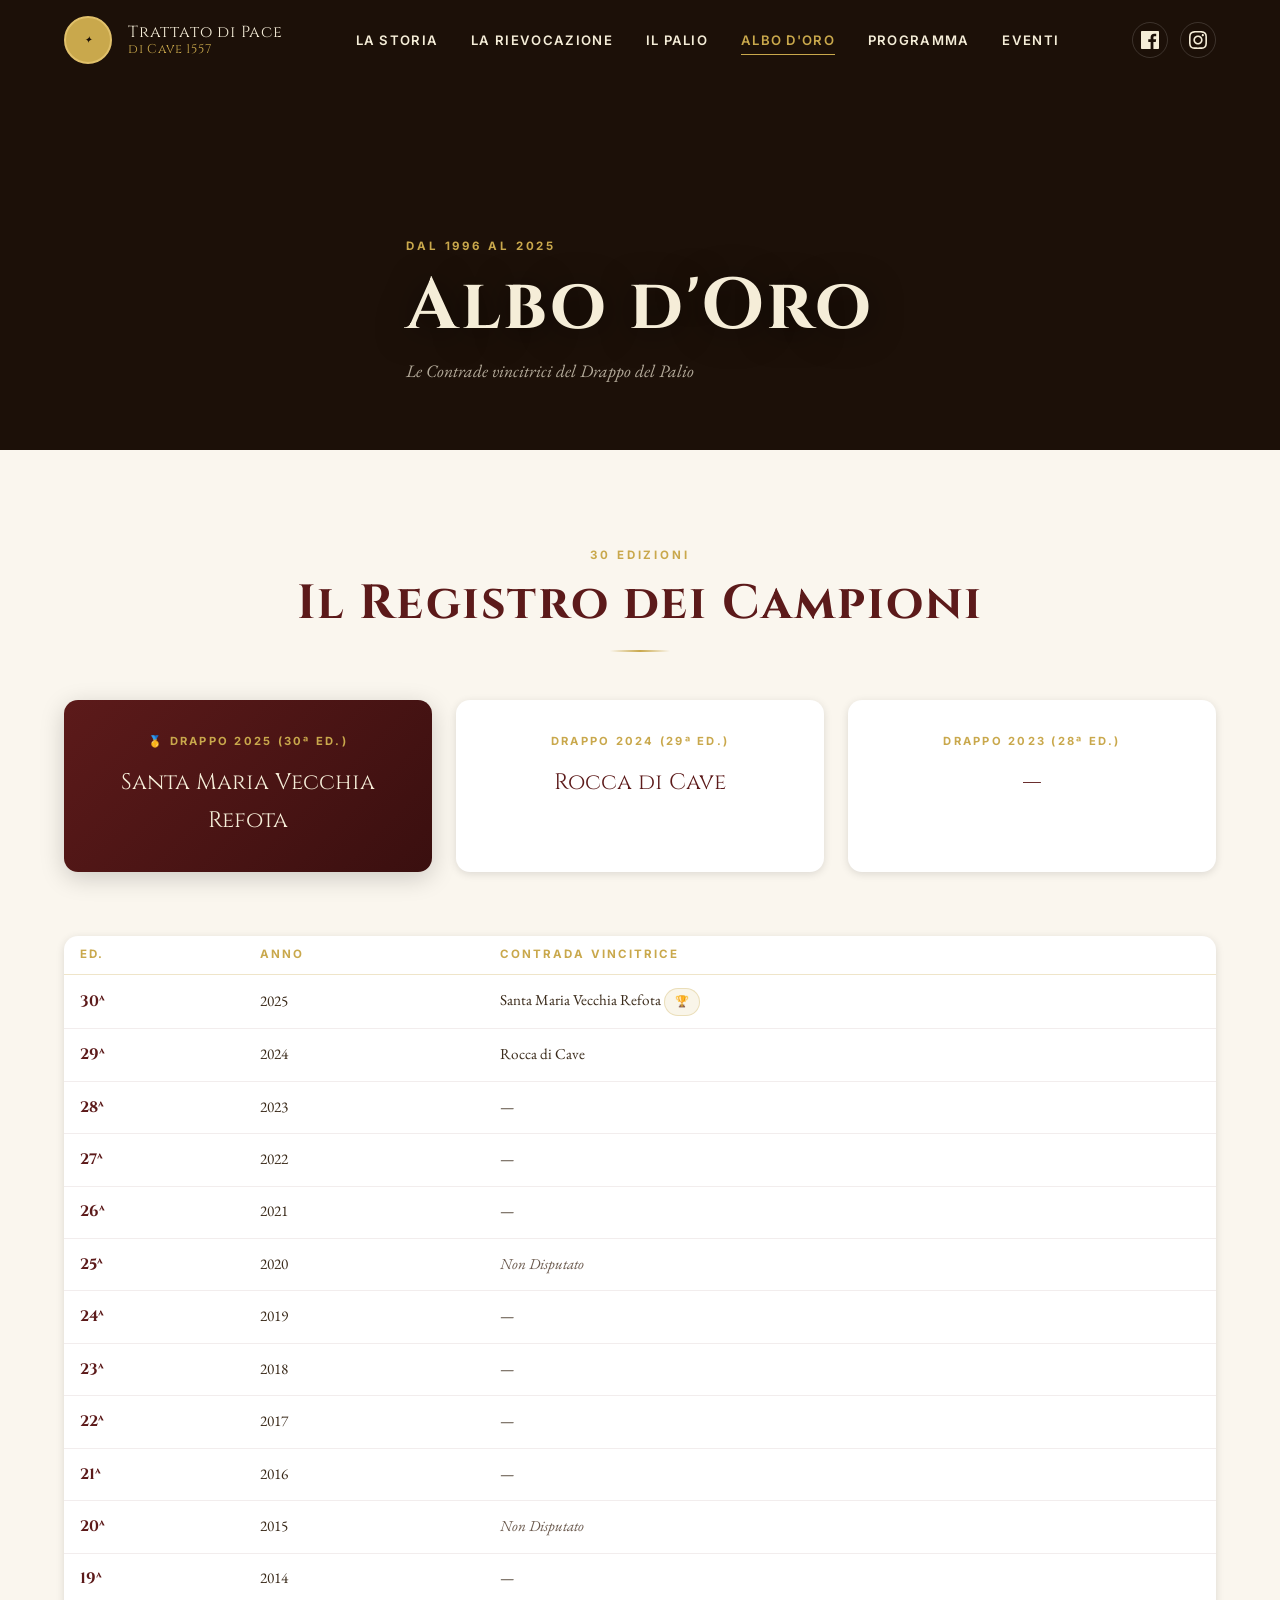
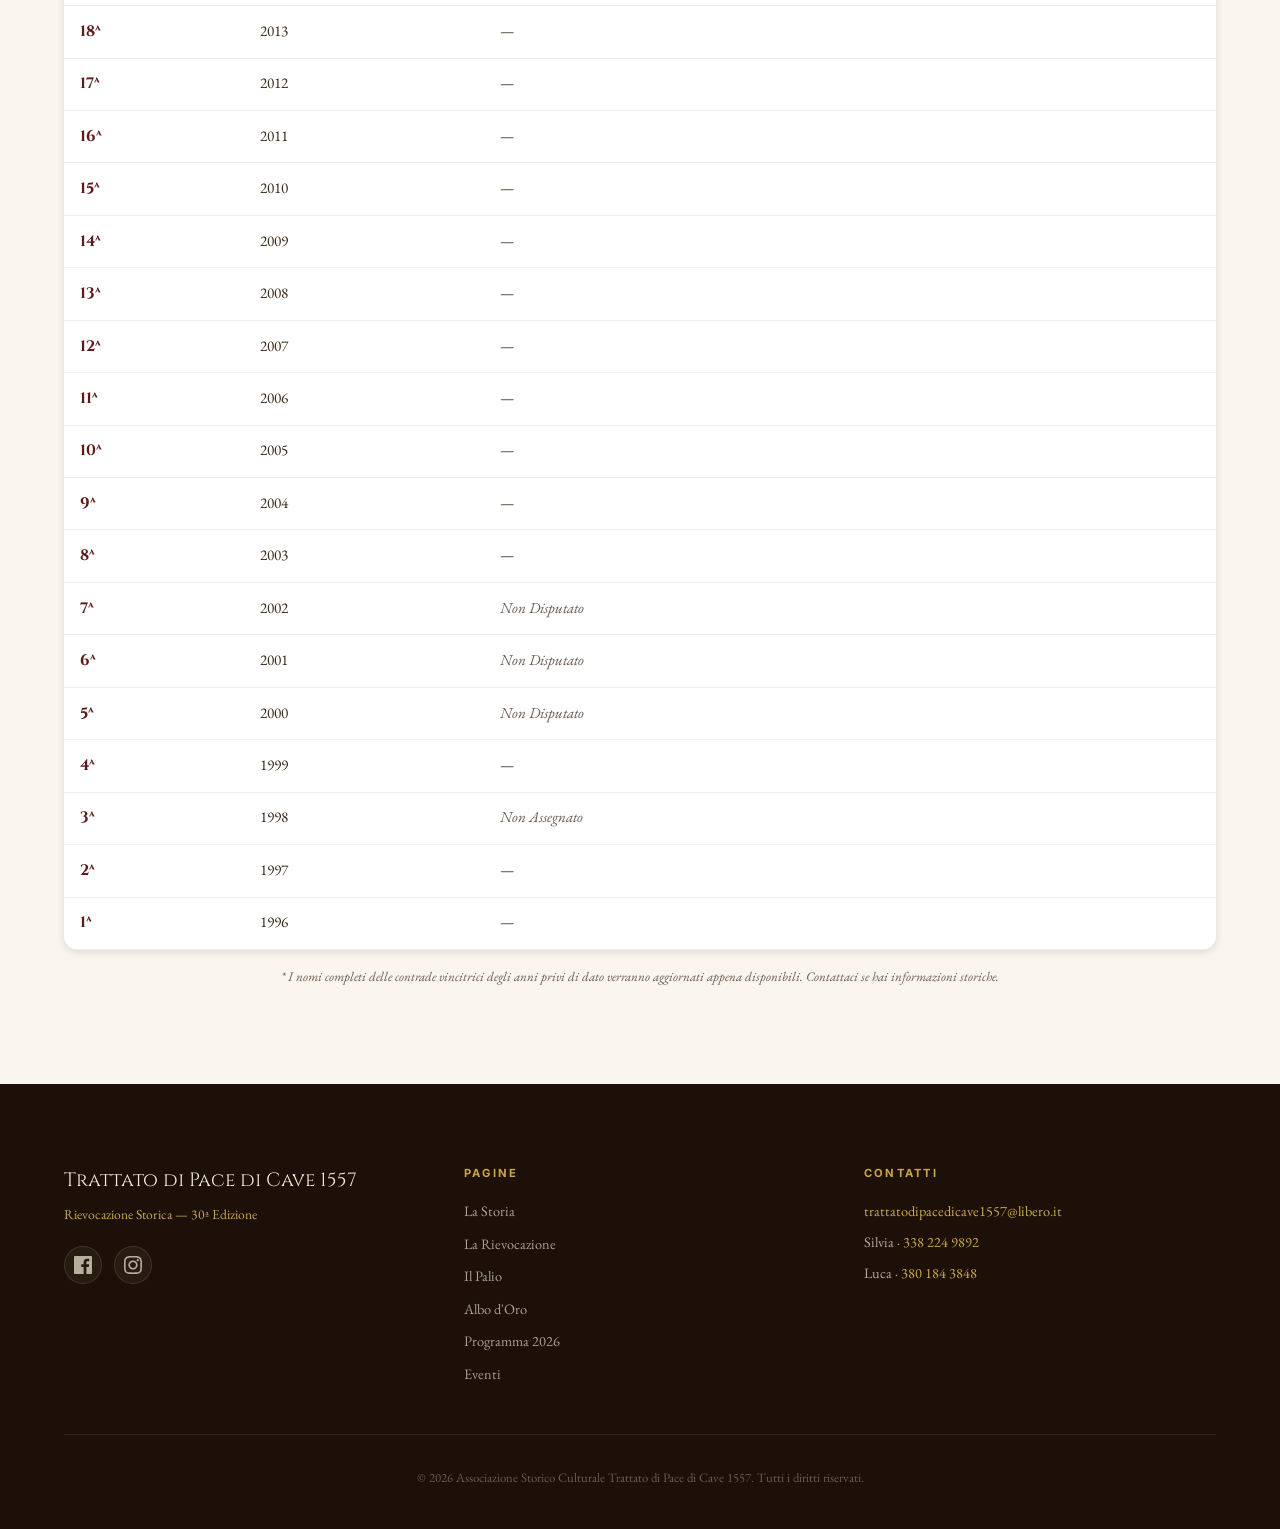
==== albo.html @ dfb41fd5 "Add files via upload" ====
<!DOCTYPE html>
<html lang="it" class="scroll-smooth">
<head>
    <meta charset="UTF-8">
    <meta name="viewport" content="width=device-width, initial-scale=1.0">
    <meta name="description" content="Albo d'Oro del Palio di Cave — tutte le contrade vincitrici dal 1996 al 2025.">
    <meta property="og:title" content="Albo d'Oro | Trattato di Pace di Cave 1557">
    <meta property="og:type" content="website">
    <meta property="og:locale" content="it_IT">
    <title>Albo d'Oro | Trattato di Pace di Cave 1557</title>
    <link rel="preconnect" href="https://fonts.googleapis.com">
    <link rel="preconnect" href="https://fonts.gstatic.com" crossorigin>
    <link href="https://fonts.googleapis.com/css2?family=Cinzel:wght@400;600;700&family=EB+Garamond:ital,wght@0,400;0,500;1,400;1,500&family=Inter:wght@400;500;600;700&display=swap" rel="stylesheet">
    <link rel="stylesheet" href="css/style.css">
    <style>
        .contrada-badge {
            display: inline-flex; align-items: center; gap: .4rem;
            font-family: var(--font-sans); font-size: .75rem; font-weight: 600;
            padding: .2rem .75rem; border-radius: 100px;
            border: 1px solid currentColor; opacity: .85;
        }
    </style>
</head>
<body>

<header class="site-header" role="banner">
    <div class="container">
        <div class="header-inner">
            <a href="index.html" class="header-logo" aria-label="Home">
                <div class="logo-img" aria-hidden="true">✦</div>
                <div class="logo-text">Trattato di Pace<span>di Cave 1557</span></div>
            </a>
            <nav class="site-nav" aria-label="Navigazione principale">
                <a href="storia.html">La Storia</a>
                <a href="rievocazione.html">La Rievocazione</a>
                <a href="palio.html">Il Palio</a>
                <a href="albo.html">Albo d'Oro</a>
                <a href="programma.html">Programma</a>
                <a href="eventicollaborazioni.html">Eventi</a>
            </nav>
            <div class="header-social">
                <a href="https://www.facebook.com/PaceDiCave1557/" target="_blank" rel="noopener" aria-label="Facebook"><svg viewBox="0 0 24 24"><path d="M22.675 0h-21.35C.593 0 0 .593 0 1.325v21.351C0 23.407.593 24 1.325 24H12.82v-9.294H9.692v-3.622h3.128V8.413c0-3.1 1.893-4.788 4.659-4.788 1.325 0 2.463.099 2.795.143v3.24l-1.918.001c-1.504 0-1.795.715-1.795 1.763v2.312h3.587l-.467 3.622h-3.12V24h6.116C23.407 24 24 23.407 24 22.676V1.325C24 .593 23.407 0 22.675 0z"/></svg></a>
                <a href="https://www.instagram.com/trattatodipacedicave1557" target="_blank" rel="noopener" aria-label="Instagram"><svg viewBox="0 0 24 24"><path d="M12 2.163c3.204 0 3.584.012 4.85.07 3.252.148 4.771 1.691 4.919 4.919.058 1.265.069 1.645.069 4.849 0 3.205-.012 3.584-.069 4.849-.149 3.225-1.664 4.771-4.919 4.919-1.266.058-1.644.07-4.85.07-3.204 0-3.584-.012-4.849-.07-3.26-.149-4.771-1.699-4.919-4.92-.058-1.265-.07-1.644-.07-4.849 0-3.204.013-3.583.07-4.849.149-3.227 1.664-4.771 4.919-4.919 1.266-.057 1.645-.069 4.849-.069zm0-2.163c-3.259 0-3.667.014-4.947.072-4.358.2-6.78 2.618-6.98 6.98-.059 1.281-.073 1.689-.073 4.948 0 3.259.014 3.668.072 4.948.2 4.358 2.618 6.78 6.98 6.98 1.281.058 1.689.072 4.948.072 3.259 0 3.668-.014 4.948-.072 4.354-.2 6.782-2.618 6.979-6.98.059-1.28.073-1.689.073-4.948 0-3.259-.014-3.667-.072-4.947-.196-4.354-2.617-6.78-6.979-6.98-1.281-.059-1.69-.073-4.949-.073zm0 5.838c-3.403 0-6.162 2.759-6.162 6.162s2.759 6.163 6.162 6.163 6.162-2.759 6.162-6.163c0-3.403-2.759-6.162-6.162-6.162zm0 10.162c-2.209 0-4-1.79-4-4 0-2.209 1.791-4 4-4s4 1.791 4 4c0 2.21-1.791 4-4 4zm6.406-11.845c-.796 0-1.441.645-1.441 1.44s.645 1.44 1.441 1.44c.795 0 1.439-.645 1.439-1.44s-.644-1.44-1.439-1.44z"/></svg></a>
            </div>
            <button class="nav-toggle" id="nav-toggle" aria-label="Apri menu" aria-expanded="false" aria-controls="mobile-drawer">
                <svg fill="none" viewBox="0 0 24 24" stroke-width="2"><path stroke-linecap="round" stroke-linejoin="round" d="M4 6h16M4 12h16M4 18h16"/></svg>
            </button>
        </div>
    </div>
</header>

<div class="mobile-drawer" id="mobile-drawer" role="dialog" aria-modal="true" aria-label="Menu di navigazione">
    <button class="drawer-close" id="drawer-close" aria-label="Chiudi menu"><svg fill="none" viewBox="0 0 24 24" stroke-width="2"><path stroke-linecap="round" stroke-linejoin="round" d="M6 18L18 6M6 6l12 12"/></svg></button>
    <nav><a href="index.html">Home</a><a href="storia.html">La Storia</a><a href="rievocazione.html">La Rievocazione</a><a href="palio.html">Il Palio</a><a href="albo.html">Albo d'Oro</a><a href="programma.html">Programma</a><a href="eventicollaborazioni.html">Eventi</a></nav>
    <div class="drawer-social"><a href="https://www.facebook.com/PaceDiCave1557/" target="_blank" rel="noopener" aria-label="Facebook"><svg viewBox="0 0 24 24"><path d="M22.675 0h-21.35C.593 0 0 .593 0 1.325v21.351C0 23.407.593 24 1.325 24H12.82v-9.294H9.692v-3.622h3.128V8.413c0-3.1 1.893-4.788 4.659-4.788 1.325 0 2.463.099 2.795.143v3.24l-1.918.001c-1.504 0-1.795.715-1.795 1.763v2.312h3.587l-.467 3.622h-3.12V24h6.116C23.407 24 24 23.407 24 22.676V1.325C24 .593 23.407 0 22.675 0z"/></svg></a><a href="https://www.instagram.com/trattatodipacedicave1557" target="_blank" rel="noopener" aria-label="Instagram"><svg viewBox="0 0 24 24"><path d="M12 2.163c3.204 0 3.584.012 4.85.07 3.252.148 4.771 1.691 4.919 4.919.058 1.265.069 1.645.069 4.849 0 3.205-.012 3.584-.069 4.849-.149 3.225-1.664 4.771-4.919 4.919-1.266.058-1.644.07-4.85.07-3.204 0-3.584-.012-4.849-.07-3.26-.149-4.771-1.699-4.919-4.92-.058-1.265-.07-1.644-.07-4.849 0-3.204.013-3.583.07-4.849.149-3.227 1.664-4.771 4.919-4.919 1.266-.057 1.645-.069 4.849-.069zm0-2.163c-3.259 0-3.667.014-4.947.072-4.358.2-6.78 2.618-6.98 6.98-.059 1.281-.073 1.689-.073 4.948 0 3.259.014 3.668.072 4.948.2 4.358 2.618 6.78 6.98 6.98 1.281.058 1.689.072 4.948.072 3.259 0 3.668-.014 4.948-.072 4.354-.2 6.782-2.618 6.979-6.98.059-1.28.073-1.689.073-4.948 0-3.259-.014-3.667-.072-4.947-.196-4.354-2.617-6.78-6.979-6.98-1.281-.059-1.69-.073-4.949-.073zm0 5.838c-3.403 0-6.162 2.759-6.162 6.162s2.759 6.163 6.162 6.163 6.162-2.759 6.162-6.163c0-3.403-2.759-6.162-6.162-6.162zm0 10.162c-2.209 0-4-1.79-4-4 0-2.209 1.791-4 4-4s4 1.791 4 4c0 2.21-1.791 4-4 4zm6.406-11.845c-.796 0-1.441.645-1.441 1.44s.645 1.44 1.441 1.44c.795 0 1.439-.645 1.439-1.44s-.644-1.44-1.439-1.44z"/></svg></a></div>
</div>

<main id="main-content">

<section class="page-hero" aria-label="Intestazione pagina">
    <div class="container page-hero-content">
        <p class="section-eyebrow">Dal 1996 al 2025</p>
        <h1 class="display-title" style="font-size:clamp(2rem,6vw,4.5rem);">Albo d'Oro</h1>
        <p class="page-hero-subtitle">Le Contrade vincitrici del Drappo del Palio</p>
    </div>
</section>

<section class="section-pad section-parchment" aria-labelledby="albo-heading">
    <div class="container">
        <div class="text-center reveal" style="margin-bottom:3rem;">
            <p class="section-eyebrow">30 Edizioni</p>
            <h2 class="section-title" id="albo-heading">Il Registro dei Campioni</h2>
            <span class="gold-rule" aria-hidden="true"></span>
        </div>

        <!-- Recent winners highlight -->
        <div class="grid-3 reveal" style="margin-bottom:4rem;">
            <div style="background:linear-gradient(135deg,var(--burgundy),#3a0f0f);border-radius:var(--radius-md);padding:2rem;text-align:center;color:var(--cream);box-shadow:var(--shadow-md);">
                <div style="font-family:var(--font-sans);font-size:.7rem;font-weight:700;letter-spacing:.2em;text-transform:uppercase;color:var(--gold);margin-bottom:.75rem;">🥇 Drappo 2025 (30ª Ed.)</div>
                <div style="font-family:var(--font-serif);font-size:1.4rem;color:var(--cream);">Santa Maria Vecchia Refota</div>
            </div>
            <div style="background:white;border-radius:var(--radius-md);padding:2rem;text-align:center;box-shadow:var(--shadow-sm);">
                <div style="font-family:var(--font-sans);font-size:.7rem;font-weight:700;letter-spacing:.2em;text-transform:uppercase;color:var(--gold);margin-bottom:.75rem;">Drappo 2024 (29ª Ed.)</div>
                <div style="font-family:var(--font-serif);font-size:1.4rem;color:var(--burgundy);">Rocca di Cave</div>
            </div>
            <div style="background:white;border-radius:var(--radius-md);padding:2rem;text-align:center;box-shadow:var(--shadow-sm);">
                <div style="font-family:var(--font-sans);font-size:.7rem;font-weight:700;letter-spacing:.2em;text-transform:uppercase;color:var(--gold);margin-bottom:.75rem;">Drappo 2023 (28ª Ed.)</div>
                <div style="font-family:var(--font-serif);font-size:1.4rem;color:var(--burgundy);">—</div>
            </div>
        </div>

        <!-- Full table -->
        <div class="reveal" style="background:white;border-radius:var(--radius-md);box-shadow:var(--shadow-sm);overflow:auto;">
            <table class="albo-table" aria-label="Albo d'oro completo">
                <thead>
                    <tr>
                        <th scope="col">Ed.</th>
                        <th scope="col">Anno</th>
                        <th scope="col">Contrada Vincitrice</th>
                    </tr>
                </thead>
                <tbody>
                    <tr><td class="edition">30ª</td><td>2025</td><td class="winner">Santa Maria Vecchia Refota <span class="albo-winner-badge">🏆</span></td></tr>
                    <tr><td class="edition">29ª</td><td>2024</td><td class="winner">Rocca di Cave</td></tr>
                    <tr><td class="edition">28ª</td><td>2023</td><td class="winner">—</td></tr>
                    <tr><td class="edition">27ª</td><td>2022</td><td class="winner">—</td></tr>
                    <tr><td class="edition">26ª</td><td>2021</td><td class="winner">—</td></tr>
                    <tr><td class="edition">25ª</td><td>2020</td><td class="no-contest">Non Disputato</td></tr>
                    <tr><td class="edition">24ª</td><td>2019</td><td class="winner">—</td></tr>
                    <tr><td class="edition">23ª</td><td>2018</td><td class="winner">—</td></tr>
                    <tr><td class="edition">22ª</td><td>2017</td><td class="winner">—</td></tr>
                    <tr><td class="edition">21ª</td><td>2016</td><td class="winner">—</td></tr>
                    <tr><td class="edition">20ª</td><td>2015</td><td class="no-contest">Non Disputato</td></tr>
                    <tr><td class="edition">19ª</td><td>2014</td><td class="winner">—</td></tr>
                    <tr><td class="edition">18ª</td><td>2013</td><td class="winner">—</td></tr>
                    <tr><td class="edition">17ª</td><td>2012</td><td class="winner">—</td></tr>
                    <tr><td class="edition">16ª</td><td>2011</td><td class="winner">—</td></tr>
                    <tr><td class="edition">15ª</td><td>2010</td><td class="winner">—</td></tr>
                    <tr><td class="edition">14ª</td><td>2009</td><td class="winner">—</td></tr>
                    <tr><td class="edition">13ª</td><td>2008</td><td class="winner">—</td></tr>
                    <tr><td class="edition">12ª</td><td>2007</td><td class="winner">—</td></tr>
                    <tr><td class="edition">11ª</td><td>2006</td><td class="winner">—</td></tr>
                    <tr><td class="edition">10ª</td><td>2005</td><td class="winner">—</td></tr>
                    <tr><td class="edition">9ª</td><td>2004</td><td class="winner">—</td></tr>
                    <tr><td class="edition">8ª</td><td>2003</td><td class="winner">—</td></tr>
                    <tr><td class="edition">7ª</td><td>2002</td><td class="no-contest">Non Disputato</td></tr>
                    <tr><td class="edition">6ª</td><td>2001</td><td class="no-contest">Non Disputato</td></tr>
                    <tr><td class="edition">5ª</td><td>2000</td><td class="no-contest">Non Disputato</td></tr>
                    <tr><td class="edition">4ª</td><td>1999</td><td class="winner">—</td></tr>
                    <tr><td class="edition">3ª</td><td>1998</td><td class="no-contest">Non Assegnato</td></tr>
                    <tr><td class="edition">2ª</td><td>1997</td><td class="winner">—</td></tr>
                    <tr><td class="edition">1ª</td><td>1996</td><td class="winner">—</td></tr>
                </tbody>
            </table>
        </div>
        <p class="reveal" style="margin-top:1rem;font-size:.82rem;color:var(--slate);font-style:italic;text-align:center;">
            * I nomi completi delle contrade vincitrici degli anni privi di dato verranno aggiornati appena disponibili. Contattaci se hai informazioni storiche.
        </p>
    </div>
</section>

</main>

<footer class="site-footer" role="contentinfo">
    <div class="container">
        <div class="footer-grid">
            <div class="footer-brand">
                <div class="footer-brand-name">Trattato di Pace di Cave 1557</div>
                <div class="footer-brand-sub">Rievocazione Storica — 30ª Edizione</div>
                <div class="footer-social"><a href="https://www.facebook.com/PaceDiCave1557/" target="_blank" rel="noopener" aria-label="Facebook"><svg viewBox="0 0 24 24"><path d="M22.675 0h-21.35C.593 0 0 .593 0 1.325v21.351C0 23.407.593 24 1.325 24H12.82v-9.294H9.692v-3.622h3.128V8.413c0-3.1 1.893-4.788 4.659-4.788 1.325 0 2.463.099 2.795.143v3.24l-1.918.001c-1.504 0-1.795.715-1.795 1.763v2.312h3.587l-.467 3.622h-3.12V24h6.116C23.407 24 24 23.407 24 22.676V1.325C24 .593 23.407 0 22.675 0z"/></svg></a><a href="https://www.instagram.com/trattatodipacedicave1557" target="_blank" rel="noopener" aria-label="Instagram"><svg viewBox="0 0 24 24"><path d="M12 2.163c3.204 0 3.584.012 4.85.07 3.252.148 4.771 1.691 4.919 4.919.058 1.265.069 1.645.069 4.849 0 3.205-.012 3.584-.069 4.849-.149 3.225-1.664 4.771-4.919 4.919-1.266.058-1.644.07-4.85.07-3.204 0-3.584-.012-4.849-.07-3.26-.149-4.771-1.699-4.919-4.92-.058-1.265-.07-1.644-.07-4.849 0-3.204.013-3.583.07-4.849.149-3.227 1.664-4.771 4.919-4.919 1.266-.057 1.645-.069 4.849-.069zm0-2.163c-3.259 0-3.667.014-4.947.072-4.358.2-6.78 2.618-6.98 6.98-.059 1.281-.073 1.689-.073 4.948 0 3.259.014 3.668.072 4.948.2 4.358 2.618 6.78 6.98 6.98 1.281.058 1.689.072 4.948.072 3.259 0 3.668-.014 4.948-.072 4.354-.2 6.782-2.618 6.979-6.98.059-1.28.073-1.689.073-4.948 0-3.259-.014-3.667-.072-4.947-.196-4.354-2.617-6.78-6.979-6.98-1.281-.059-1.69-.073-4.949-.073zm0 5.838c-3.403 0-6.162 2.759-6.162 6.162s2.759 6.163 6.162 6.163 6.162-2.759 6.162-6.163c0-3.403-2.759-6.162-6.162-6.162zm0 10.162c-2.209 0-4-1.79-4-4 0-2.209 1.791-4 4-4s4 1.791 4 4c0 2.21-1.791 4-4 4zm6.406-11.845c-.796 0-1.441.645-1.441 1.44s.645 1.44 1.441 1.44c.795 0 1.439-.645 1.439-1.44s-.644-1.44-1.439-1.44z"/></svg></a></div>
            </div>
            <div><div class="footer-title">Pagine</div><nav class="footer-links"><a href="storia.html">La Storia</a><a href="rievocazione.html">La Rievocazione</a><a href="palio.html">Il Palio</a><a href="albo.html">Albo d'Oro</a><a href="programma.html">Programma 2026</a><a href="eventicollaborazioni.html">Eventi</a></nav></div>
            <div class="footer-contact"><div class="footer-title">Contatti</div><p><a href="mailto:trattatodipacedicave1557@libero.it">trattatodipacedicave1557@libero.it</a></p><p>Silvia · <a href="tel:3382249892">338 224 9892</a></p><p>Luca · <a href="tel:3801843848">380 184 3848</a></p></div>
        </div>
        <div class="footer-bottom"><span>&copy; 2026 Associazione Storico Culturale Trattato di Pace di Cave 1557. Tutti i diritti riservati.</span></div>
    </div>
</footer>

<div class="sticky-bar" role="navigation" aria-label="Azioni rapide">
    <a href="programma.html" class="btn btn-gold">📅 Programma</a>
    <a href="mailto:trattatodipacedicave1557@libero.it" class="btn btn-outline">✉ Contatti</a>
</div>

<script src="js/main.js"></script>
</body>
</html>
---- css/style.css ----
/* ============================================================
   Trattato di Pace di Cave 1557 — Design System
   ============================================================ */

/* --- Tokens --- */
:root {
    --burgundy:    #5C1A1A;
    --burgundy-lt: #7A2525;
    --gold:        #C9A84C;
    --gold-lt:     #E0C06A;
    --cream:       #F5EDD8;
    --cream-dk:    #EAD9B8;
    --parchment:   #FAF6EE;
    --ink:         #1C1008;
    --ink-lt:      #3A2A1A;
    --slate:       #6B5A4E;
    --white:       #FFFFFF;

    --font-serif:  'Cinzel', 'Playfair Display', serif;
    --font-body:   'EB Garamond', Georgia, serif;
    --font-sans:   'Inter', system-ui, sans-serif;

    --radius-sm:   6px;
    --radius-md:   14px;
    --radius-lg:   28px;
    --shadow-sm:   0 2px 8px rgba(0,0,0,.12);
    --shadow-md:   0 6px 24px rgba(0,0,0,.18);
    --shadow-lg:   0 12px 48px rgba(0,0,0,.24);

    --transition:  all .3s cubic-bezier(.4,0,.2,1);
}

/* --- Reset --- */
*, *::before, *::after { box-sizing: border-box; margin: 0; padding: 0; }
html { scroll-behavior: smooth; font-size: 16px; }
body {
    font-family: var(--font-body);
    background: var(--parchment);
    color: var(--ink-lt);
    line-height: 1.7;
    overflow-x: hidden;
}
img { display: block; max-width: 100%; }
a { text-decoration: none; color: inherit; }

/* --- Utility --- */
.container { max-width: 1200px; margin: 0 auto; padding: 0 1.5rem; }
.container-sm { max-width: 780px; margin: 0 auto; padding: 0 1.5rem; }
.visually-hidden { position: absolute; width: 1px; height: 1px; overflow: hidden; clip: rect(0,0,0,0); }
.text-center { text-align: center; }
.section-pad { padding: 6rem 0; }

/* ============================================================
   HEADER / NAV
   ============================================================ */
.site-header {
    position: fixed;
    top: 0; left: 0; right: 0;
    z-index: 1000;
    background: transparent;
    transition: background .4s ease, box-shadow .4s ease, backdrop-filter .4s ease;
}
.site-header.scrolled {
    background: rgba(28, 16, 8, .92);
    backdrop-filter: blur(12px);
    box-shadow: 0 2px 24px rgba(0,0,0,.4);
}
.header-inner {
    display: flex;
    align-items: center;
    justify-content: space-between;
    height: 80px;
    gap: 1rem;
}
.header-logo {
    display: flex;
    align-items: center;
    gap: 1rem;
    flex-shrink: 0;
}
.header-logo .logo-img {
    width: 48px; height: 48px;
    border-radius: 50%;
    object-fit: contain;
    background: var(--gold);
    display: flex; align-items: center; justify-content: center;
    font-size: .6rem; color: var(--ink); font-style: italic;
    border: 2px solid var(--gold-lt);
    flex-shrink: 0;
}
.header-logo .logo-text {
    font-family: var(--font-serif);
    font-size: 1rem;
    color: var(--cream);
    line-height: 1.2;
    letter-spacing: .05em;
}
.header-logo .logo-text span { color: var(--gold); font-size: .8em; display: block; }

/* Desktop nav */
.site-nav { display: flex; align-items: center; gap: .25rem; }
.site-nav a {
    font-family: var(--font-sans);
    font-size: .82rem;
    font-weight: 600;
    letter-spacing: .1em;
    text-transform: uppercase;
    color: var(--cream);
    padding: .5rem .9rem;
    border-radius: var(--radius-sm);
    transition: var(--transition);
    position: relative;
}
.site-nav a::after {
    content: '';
    position: absolute;
    bottom: 4px; left: 50%; right: 50%;
    height: 1px;
    background: var(--gold);
    transition: var(--transition);
}
.site-nav a:hover { color: var(--gold); }
.site-nav a:hover::after { left: .9rem; right: .9rem; }
.site-nav a.active { color: var(--gold); }
.site-nav a.active::after { left: .9rem; right: .9rem; }

/* Social */
.header-social { display: flex; gap: .75rem; align-items: center; }
.header-social a {
    color: var(--cream);
    transition: var(--transition);
    display: flex; align-items: center;
    width: 36px; height: 36px;
    border-radius: 50%;
    justify-content: center;
    border: 1px solid rgba(255,255,255,.15);
}
.header-social a:hover { color: var(--gold); border-color: var(--gold); background: rgba(201,168,76,.1); }
.header-social svg { width: 18px; height: 18px; fill: currentColor; }

/* Mobile hamburger */
.nav-toggle {
    display: none;
    background: none;
    border: 1px solid rgba(255,255,255,.3);
    border-radius: var(--radius-sm);
    padding: .5rem;
    cursor: pointer;
    color: var(--cream);
    flex-shrink: 0;
}
.nav-toggle svg { width: 22px; height: 22px; stroke: currentColor; }
.nav-toggle:focus-visible { outline: 2px solid var(--gold); outline-offset: 2px; }

/* Mobile drawer */
.mobile-drawer {
    display: none;
    position: fixed;
    inset: 0;
    z-index: 999;
    background: rgba(28, 16, 8, .98);
    flex-direction: column;
    align-items: center;
    justify-content: center;
    gap: 1.5rem;
    padding: 2rem;
}
.mobile-drawer.open { display: flex; }
.mobile-drawer a {
    font-family: var(--font-serif);
    font-size: 1.6rem;
    color: var(--cream);
    letter-spacing: .08em;
    transition: var(--transition);
}
.mobile-drawer a:hover { color: var(--gold); }
.drawer-close {
    position: absolute;
    top: 1.5rem; right: 1.5rem;
    background: none;
    border: 1px solid rgba(255,255,255,.2);
    border-radius: var(--radius-sm);
    color: var(--cream);
    padding: .4rem;
    cursor: pointer;
}
.drawer-close svg { width: 22px; height: 22px; stroke: currentColor; }
.drawer-social { display: flex; gap: 1.5rem; margin-top: 1rem; }
.drawer-social a { color: var(--cream); transition: var(--transition); }
.drawer-social a:hover { color: var(--gold); }
.drawer-social svg { width: 22px; height: 22px; fill: currentColor; }

/* ============================================================
   TYPOGRAPHY SYSTEM
   ============================================================ */
.display-title {
    font-family: var(--font-serif);
    font-size: clamp(2.5rem, 8vw, 6rem);
    color: var(--cream);
    line-height: 1.05;
    letter-spacing: .04em;
    text-shadow: 0 4px 32px rgba(0,0,0,.6);
}
.display-subtitle {
    font-family: var(--font-body);
    font-size: clamp(1.1rem, 2.5vw, 1.5rem);
    color: var(--gold);
    font-style: italic;
}
.section-title {
    font-family: var(--font-serif);
    font-size: clamp(1.8rem, 4vw, 3rem);
    color: var(--burgundy);
    letter-spacing: .04em;
    line-height: 1.1;
}
.section-title.light { color: var(--cream); }
.section-eyebrow {
    font-family: var(--font-sans);
    font-size: .72rem;
    font-weight: 700;
    letter-spacing: .25em;
    text-transform: uppercase;
    color: var(--gold);
    margin-bottom: .75rem;
}
.section-lead {
    font-family: var(--font-body);
    font-size: 1.15rem;
    color: var(--slate);
    line-height: 1.75;
    max-width: 65ch;
}
.section-lead.light { color: rgba(245, 237, 216, .8); }

/* Gold rule */
.gold-rule {
    display: block;
    height: 2px;
    width: 60px;
    background: linear-gradient(to right, transparent, var(--gold), transparent);
    margin: 1.25rem auto;
}

/* ============================================================
   HERO
   ============================================================ */
.hero {
    position: relative;
    min-height: 100vh;
    display: flex;
    align-items: center;
    justify-content: center;
    text-align: center;
    overflow: hidden;
    background: var(--ink);
}
.hero-bg {
    position: absolute;
    inset: 0;
    background-image: url('../assets/images/hero-bg.jpg');
    background-size: cover;
    background-position: center;
    transform: scale(1.05);
    transition: transform 8s ease-out;
    filter: brightness(.45) saturate(1.1);
}
.hero-bg::after {
    content: '';
    position: absolute;
    inset: 0;
    background: linear-gradient(
        to bottom,
        transparent 40%,
        rgba(28,16,8,.7) 80%,
        var(--parchment) 100%
    );
}
.hero-content {
    position: relative;
    z-index: 2;
    padding: 2rem 1.5rem;
    display: flex;
    flex-direction: column;
    align-items: center;
    gap: 1.5rem;
    animation: fadeUpIn .9s ease forwards;
}
.hero-date-badge {
    display: inline-flex;
    align-items: center;
    gap: .6rem;
    background: rgba(201,168,76,.15);
    border: 1px solid rgba(201,168,76,.4);
    border-radius: 100px;
    padding: .4rem 1.2rem;
    backdrop-filter: blur(8px);
}
.hero-date-badge span {
    font-family: var(--font-sans);
    font-size: .78rem;
    font-weight: 600;
    letter-spacing: .18em;
    text-transform: uppercase;
    color: var(--gold);
}
.hero-scroll {
    position: absolute;
    bottom: 2.5rem;
    left: 50%;
    transform: translateX(-50%);
    display: flex;
    flex-direction: column;
    align-items: center;
    gap: .5rem;
    z-index: 2;
    animation: bounce 2s ease infinite;
    color: var(--cream);
    opacity: .6;
}
.hero-scroll svg { width: 20px; height: 20px; stroke: currentColor; }
.hero-scroll span { font-size: .68rem; font-family: var(--font-sans); letter-spacing: .15em; text-transform: uppercase; }

@keyframes fadeUpIn {
    from { opacity: 0; transform: translateY(30px); }
    to   { opacity: 1; transform: translateY(0); }
}
@keyframes bounce {
    0%, 100% { transform: translateX(-50%) translateY(0); }
    50%       { transform: translateX(-50%) translateY(8px); }
}

/* ============================================================
   BUTTONS
   ============================================================ */
.btn {
    display: inline-flex;
    align-items: center;
    gap: .6rem;
    font-family: var(--font-sans);
    font-size: .85rem;
    font-weight: 700;
    letter-spacing: .12em;
    text-transform: uppercase;
    padding: .9rem 2rem;
    border-radius: 100px;
    border: none;
    cursor: pointer;
    transition: var(--transition);
}
.btn:focus-visible { outline: 2px solid var(--gold); outline-offset: 3px; }
.btn-gold {
    background: var(--gold);
    color: var(--ink);
}
.btn-gold:hover { background: var(--gold-lt); transform: translateY(-2px); box-shadow: 0 8px 28px rgba(201,168,76,.4); }
.btn-outline {
    background: transparent;
    color: var(--cream);
    border: 1.5px solid rgba(245,237,216,.4);
}
.btn-outline:hover { border-color: var(--gold); color: var(--gold); transform: translateY(-2px); }

/* ============================================================
   CARDS
   ============================================================ */
.card {
    background: var(--white);
    border-radius: var(--radius-md);
    overflow: hidden;
    box-shadow: var(--shadow-sm);
    transition: var(--transition);
}
.card:hover { box-shadow: var(--shadow-md); transform: translateY(-4px); }
.card-img {
    width: 100%;
    aspect-ratio: 4/3;
    object-fit: cover;
    background: var(--cream-dk);
    display: flex;
    align-items: center;
    justify-content: center;
    font-style: italic;
    color: var(--slate);
    font-size: .85rem;
    min-height: 200px;
}
.card-body { padding: 1.5rem; }
.card-title {
    font-family: var(--font-serif);
    font-size: 1.2rem;
    color: var(--burgundy);
    margin-bottom: .5rem;
}
.card-text { font-size: .95rem; color: var(--slate); }

/* Nav card (homepage) */
.nav-card {
    display: block;
    position: relative;
    border-radius: var(--radius-lg);
    overflow: hidden;
    aspect-ratio: 3/4;
    cursor: pointer;
    background: var(--ink);
    box-shadow: var(--shadow-md);
    transition: var(--transition);
}
.nav-card:hover { transform: translateY(-8px) scale(1.01); box-shadow: var(--shadow-lg); }
.nav-card:focus-visible { outline: 3px solid var(--gold); outline-offset: 4px; }
.nav-card .card-bg {
    position: absolute;
    inset: 0;
    background: var(--ink-lt);
    background-size: cover;
    background-position: center;
    transition: transform .6s ease;
    filter: brightness(.55);
}
.nav-card:hover .card-bg { transform: scale(1.05); filter: brightness(.4); }
.nav-card .card-overlay {
    position: absolute;
    inset: 0;
    background: linear-gradient(to top, rgba(28,16,8,.95) 30%, transparent 70%);
}
.nav-card .card-label {
    position: absolute;
    bottom: 0;
    left: 0; right: 0;
    padding: 2rem 1.75rem;
    display: flex;
    flex-direction: column;
    gap: .4rem;
}
.nav-card .card-eyebrow {
    font-family: var(--font-sans);
    font-size: .65rem;
    font-weight: 700;
    letter-spacing: .2em;
    text-transform: uppercase;
    color: var(--gold);
}
.nav-card .card-name {
    font-family: var(--font-serif);
    font-size: 1.6rem;
    color: var(--cream);
    line-height: 1.1;
    letter-spacing: .04em;
}
.nav-card .card-arrow {
    position: absolute;
    top: 1.25rem; right: 1.25rem;
    width: 36px; height: 36px;
    border-radius: 50%;
    background: rgba(201,168,76,.2);
    border: 1px solid rgba(201,168,76,.4);
    display: flex; align-items: center; justify-content: center;
    color: var(--gold);
    transition: var(--transition);
    opacity: 0;
}
.nav-card:hover .card-arrow { opacity: 1; transform: rotate(45deg); }
.nav-card .card-arrow svg { width: 16px; height: 16px; stroke: currentColor; }

/* ============================================================
   SECTIONS
   ============================================================ */
.section-dark {
    background: var(--ink);
    color: var(--cream);
}
.section-cream {
    background: var(--cream);
    color: var(--ink-lt);
}
.section-parchment {
    background: var(--parchment);
    color: var(--ink-lt);
}

/* ============================================================
   TIMELINE (Programma)
   ============================================================ */
.timeline { position: relative; padding: 2rem 0; }
.timeline::before {
    content: '';
    position: absolute;
    left: 20px;
    top: 0; bottom: 0;
    width: 2px;
    background: linear-gradient(to bottom, transparent, var(--gold) 10%, var(--gold) 90%, transparent);
}
.timeline-item {
    display: grid;
    grid-template-columns: 60px 1fr;
    gap: 1.5rem;
    margin-bottom: 3rem;
    align-items: start;
}
.timeline-dot {
    width: 40px; height: 40px;
    border-radius: 50%;
    background: var(--burgundy);
    border: 3px solid var(--gold);
    display: flex; align-items: center; justify-content: center;
    flex-shrink: 0;
    margin-top: .15rem;
    box-shadow: 0 0 0 6px rgba(201,168,76,.12);
}
.timeline-dot svg { width: 16px; height: 16px; stroke: var(--gold); }
.timeline-content {
    background: var(--white);
    border-radius: var(--radius-md);
    padding: 1.5rem;
    box-shadow: var(--shadow-sm);
    border-left: 3px solid var(--gold);
}
.timeline-date {
    font-family: var(--font-sans);
    font-size: .75rem;
    font-weight: 700;
    letter-spacing: .15em;
    text-transform: uppercase;
    color: var(--gold);
    margin-bottom: .3rem;
}
.timeline-title {
    font-family: var(--font-serif);
    font-size: 1.25rem;
    color: var(--burgundy);
    margin-bottom: .5rem;
}
.timeline-desc { font-size: .95rem; color: var(--slate); }
.timeline-location {
    display: inline-flex;
    align-items: center;
    gap: .3rem;
    font-size: .78rem;
    color: var(--slate);
    margin-top: .75rem;
}
.timeline-location svg { width: 12px; height: 12px; stroke: currentColor; }

@media (min-width: 768px) {
    .timeline::before { left: 50%; transform: translateX(-50%); }
    .timeline-item {
        grid-template-columns: 1fr 60px 1fr;
        align-items: start;
    }
    .timeline-item:nth-child(odd) .timeline-content { order: 1; text-align: right; border-left: none; border-right: 3px solid var(--gold); }
    .timeline-item:nth-child(odd) .timeline-dot { order: 2; }
    .timeline-item:nth-child(odd) .timeline-empty { order: 3; }
    .timeline-item:nth-child(even) .timeline-empty { order: 1; }
    .timeline-item:nth-child(even) .timeline-dot { order: 2; }
    .timeline-item:nth-child(even) .timeline-content { order: 3; }
    .timeline-location { justify-content: flex-end; }
    .timeline-item:nth-child(even) .timeline-location { justify-content: flex-start; }
}

/* ============================================================
   GAMES GRID (Palio)
   ============================================================ */
.game-card {
    background: var(--white);
    border-radius: var(--radius-md);
    padding: 1.5rem;
    box-shadow: var(--shadow-sm);
    border-top: 4px solid var(--burgundy);
    transition: var(--transition);
}
.game-card:hover { box-shadow: var(--shadow-md); transform: translateY(-3px); border-top-color: var(--gold); }
.game-icon {
    width: 44px; height: 44px;
    border-radius: 50%;
    background: rgba(92,26,26,.08);
    display: flex; align-items: center; justify-content: center;
    margin-bottom: 1rem;
    font-size: 1.3rem;
}
.game-title {
    font-family: var(--font-serif);
    font-size: 1.15rem;
    color: var(--burgundy);
    margin-bottom: .5rem;
}
.game-desc { font-size: .9rem; color: var(--slate); margin-bottom: .75rem; }
.game-rule {
    font-size: .8rem;
    background: rgba(201,168,76,.1);
    border-left: 2px solid var(--gold);
    border-radius: 0 var(--radius-sm) var(--radius-sm) 0;
    padding: .5rem .75rem;
    color: var(--ink-lt);
}
.game-rule strong { color: var(--burgundy); }

/* ============================================================
   ALBO D'ORO
   ============================================================ */
.albo-table { width: 100%; border-collapse: collapse; }
.albo-table thead th {
    font-family: var(--font-sans);
    font-size: .72rem;
    font-weight: 700;
    letter-spacing: .18em;
    text-transform: uppercase;
    color: var(--gold);
    border-bottom: 1px solid rgba(201,168,76,.3);
    padding: .6rem 1rem;
    text-align: left;
}
.albo-table tbody tr { border-bottom: 1px solid rgba(92,26,26,.08); transition: background .2s; }
.albo-table tbody tr:hover { background: rgba(201,168,76,.06); }
.albo-table td { padding: .8rem 1rem; font-size: .95rem; }
.albo-table .edition { font-family: var(--font-serif); font-weight: 700; color: var(--burgundy); }
.albo-table .winner { color: var(--ink-lt); }
.albo-table .no-contest { color: var(--slate); font-style: italic; }
.albo-winner-badge {
    display: inline-flex;
    align-items: center;
    gap: .4rem;
    background: rgba(201,168,76,.12);
    color: var(--gold);
    font-size: .7rem;
    font-weight: 700;
    font-family: var(--font-sans);
    letter-spacing: .1em;
    padding: .2rem .6rem;
    border-radius: 100px;
    border: 1px solid rgba(201,168,76,.3);
    text-transform: uppercase;
}

/* ============================================================
   STORIA
   ============================================================ */
.history-lead {
    font-family: var(--font-body);
    font-size: clamp(1.1rem, 2vw, 1.3rem);
    line-height: 1.8;
    color: var(--ink-lt);
}
.pullquote {
    border-left: 4px solid var(--gold);
    padding: 1.25rem 1.75rem;
    background: rgba(201,168,76,.07);
    border-radius: 0 var(--radius-md) var(--radius-md) 0;
    font-family: var(--font-body);
    font-size: 1.15rem;
    font-style: italic;
    color: var(--burgundy);
    margin: 2.5rem 0;
}
.person-card {
    display: flex;
    gap: 1rem;
    align-items: flex-start;
    padding: 1.25rem;
    background: var(--white);
    border-radius: var(--radius-md);
    box-shadow: var(--shadow-sm);
    transition: var(--transition);
}
.person-card:hover { box-shadow: var(--shadow-md); }
.person-card .avatar {
    width: 52px; height: 52px;
    border-radius: 50%;
    background: var(--burgundy);
    flex-shrink: 0;
    display: flex; align-items: center; justify-content: center;
    font-family: var(--font-serif);
    font-size: 1.3rem;
    color: var(--gold);
    border: 2px solid var(--gold);
}
.person-card .name { font-family: var(--font-serif); font-size: 1.05rem; color: var(--burgundy); margin-bottom: .25rem; }
.person-card .role { font-size: .82rem; color: var(--slate); }

/* ============================================================
   RIEVOCAZIONE
   ============================================================ */
.event-step {
    display: grid;
    grid-template-columns: 64px 1fr;
    gap: 1.5rem;
    align-items: start;
    padding: 2rem 0;
    border-bottom: 1px solid rgba(92,26,26,.1);
}
.event-step:last-child { border-bottom: none; }
.step-num {
    width: 56px; height: 56px;
    border-radius: 50%;
    background: var(--burgundy);
    color: var(--gold);
    font-family: var(--font-serif);
    font-size: 1.4rem;
    display: flex; align-items: center; justify-content: center;
    flex-shrink: 0;
    box-shadow: 0 0 0 6px rgba(92,26,26,.08);
}
.step-content {}
.step-title { font-family: var(--font-serif); font-size: 1.35rem; color: var(--burgundy); margin-bottom: .5rem; }
.step-desc { color: var(--slate); line-height: 1.7; }

/* ============================================================
   FOOTER
   ============================================================ */
.site-footer {
    background: var(--ink);
    padding: 5rem 0 2.5rem;
    color: rgba(245,237,216,.7);
}
.footer-grid {
    display: grid;
    grid-template-columns: 1fr;
    gap: 3rem;
    padding-bottom: 3rem;
    border-bottom: 1px solid rgba(201,168,76,.15);
    margin-bottom: 2rem;
}
@media (min-width: 640px) { .footer-grid { grid-template-columns: repeat(3, 1fr); } }
.footer-brand { }
.footer-brand-name {
    font-family: var(--font-serif);
    font-size: 1.2rem;
    color: var(--cream);
    margin-bottom: .4rem;
}
.footer-brand-sub { font-size: .85rem; color: var(--gold); margin-bottom: 1rem; }
.footer-title { font-family: var(--font-sans); font-size: .7rem; font-weight: 700; letter-spacing: .2em; text-transform: uppercase; color: var(--gold); margin-bottom: 1rem; }
.footer-links { display: flex; flex-direction: column; gap: .5rem; }
.footer-links a { font-size: .9rem; color: rgba(245,237,216,.65); transition: var(--transition); }
.footer-links a:hover { color: var(--gold); padding-left: 4px; }
.footer-contact p { font-size: .9rem; margin-bottom: .4rem; }
.footer-contact a { color: var(--gold); transition: var(--transition); }
.footer-contact a:hover { color: var(--gold-lt); }
.footer-social { display: flex; gap: .75rem; margin-top: 1.25rem; }
.footer-social a {
    width: 38px; height: 38px;
    border-radius: 50%;
    background: rgba(245,237,216,.05);
    border: 1px solid rgba(245,237,216,.12);
    display: flex; align-items: center; justify-content: center;
    color: rgba(245,237,216,.7);
    transition: var(--transition);
}
.footer-social a:hover { color: var(--gold); border-color: var(--gold); background: rgba(201,168,76,.1); }
.footer-social svg { width: 18px; height: 18px; fill: currentColor; }
.footer-bottom {
    display: flex;
    flex-wrap: wrap;
    justify-content: center;
    align-items: center;
    gap: .5rem;
    font-size: .8rem;
    color: rgba(245,237,216,.35);
    text-align: center;
}

/* ============================================================
   MOBILE STICKY BAR
   ============================================================ */
.sticky-bar {
    display: none;
    position: fixed;
    bottom: 0; left: 0; right: 0;
    z-index: 998;
    padding: .85rem 1rem calc(.85rem + env(safe-area-inset-bottom));
    background: rgba(28,16,8,.97);
    backdrop-filter: blur(12px);
    border-top: 1px solid rgba(201,168,76,.2);
    gap: .75rem;
    transform: translateY(100%);
    transition: transform .35s cubic-bezier(.4,0,.2,1);
}
.sticky-bar.visible { transform: translateY(0); }
@media (max-width: 767px) { .sticky-bar { display: flex; } }
.sticky-bar .btn { flex: 1; justify-content: center; font-size: .78rem; padding: .75rem 1rem; }

/* ============================================================
   PAGE HERO (inner pages)
   ============================================================ */
.page-hero {
    background: var(--ink);
    min-height: 50vh;
    display: flex;
    align-items: flex-end;
    padding-bottom: 4rem;
    padding-top: 100px;
    position: relative;
    overflow: hidden;
}
.page-hero::before {
    content: '';
    position: absolute;
    inset: 0;
    background-image: url('../assets/images/hero-bg.jpg');
    background-size: cover;
    background-position: center;
    filter: brightness(.3) saturate(.8);
}
.page-hero::after {
    content: '';
    position: absolute;
    inset: 0;
    background: linear-gradient(to bottom, rgba(28,16,8,.5), rgba(28,16,8,.9));
}
.page-hero-content { position: relative; z-index: 2; }
.page-hero-subtitle {
    font-family: var(--font-body);
    font-size: 1.1rem;
    font-style: italic;
    color: rgba(245,237,216,.7);
    margin-top: .75rem;
}

/* ============================================================
   SCROLL ANIMATIONS
   ============================================================ */
.reveal {
    opacity: 0;
    transform: translateY(24px);
    transition: opacity .65s ease, transform .65s ease;
}
.reveal.in-view {
    opacity: 1;
    transform: translateY(0);
}
.reveal-delay-1 { transition-delay: .1s; }
.reveal-delay-2 { transition-delay: .2s; }
.reveal-delay-3 { transition-delay: .3s; }

/* ============================================================
   GRID UTILITIES
   ============================================================ */
.grid-2 { display: grid; grid-template-columns: 1fr; gap: 2rem; }
.grid-3 { display: grid; grid-template-columns: 1fr; gap: 1.5rem; }
.grid-4 { display: grid; grid-template-columns: 1fr; gap: 1.5rem; }
@media (min-width: 640px) {
    .grid-2 { grid-template-columns: repeat(2, 1fr); }
    .grid-3 { grid-template-columns: repeat(2, 1fr); }
    .grid-4 { grid-template-columns: repeat(2, 1fr); }
}
@media (min-width: 1024px) {
    .grid-3 { grid-template-columns: repeat(3, 1fr); }
    .grid-4 { grid-template-columns: repeat(4, 1fr); }
}

/* ============================================================
   MOBILE OVERRIDES
   ============================================================ */
@media (max-width: 767px) {
    .site-nav, .header-social { display: none; }
    .nav-toggle { display: flex; }
    .header-inner { height: 68px; }
    .section-pad { padding: 4rem 0; }
    .page-hero { min-height: 42vh; }
}
@media (min-width: 768px) {
    .nav-toggle { display: none; }
    .timeline::before { left: 20px; }
    .timeline-item {
        grid-template-columns: 60px 1fr;
    }
    .timeline-item:nth-child(odd) .timeline-content { order: unset; text-align: left; border-left: 3px solid var(--gold); border-right: none; }
    .timeline-item:nth-child(odd) .timeline-dot { order: unset; }
    .timeline-item:nth-child(odd) .timeline-empty { display: none; }
    .timeline-item:nth-child(even) .timeline-empty { display: none; }
    .timeline-item:nth-child(even) .timeline-dot { order: unset; }
    .timeline-item:nth-child(even) .timeline-content { order: unset; }
    .timeline-location { justify-content: flex-start; }
    .timeline-item:nth-child(even) .timeline-location { justify-content: flex-start; }
}
@media (min-width: 1024px) {
    .timeline::before { left: 50%; transform: translateX(-50%); }
    .timeline-item {
        grid-template-columns: 1fr 60px 1fr;
        align-items: start;
    }
    .timeline-item:nth-child(odd) .timeline-content { order: 1; text-align: right; border-left: none; border-right: 3px solid var(--gold); }
    .timeline-item:nth-child(odd) .timeline-dot { order: 2; }
    .timeline-item:nth-child(odd) .timeline-empty { order: 3; display: block; }
    .timeline-item:nth-child(even) .timeline-empty { order: 1; display: block; }
    .timeline-item:nth-child(even) .timeline-dot { order: 2; }
    .timeline-item:nth-child(even) .timeline-content { order: 3; }
    .timeline-item:nth-child(odd) .timeline-location { justify-content: flex-end; }
}
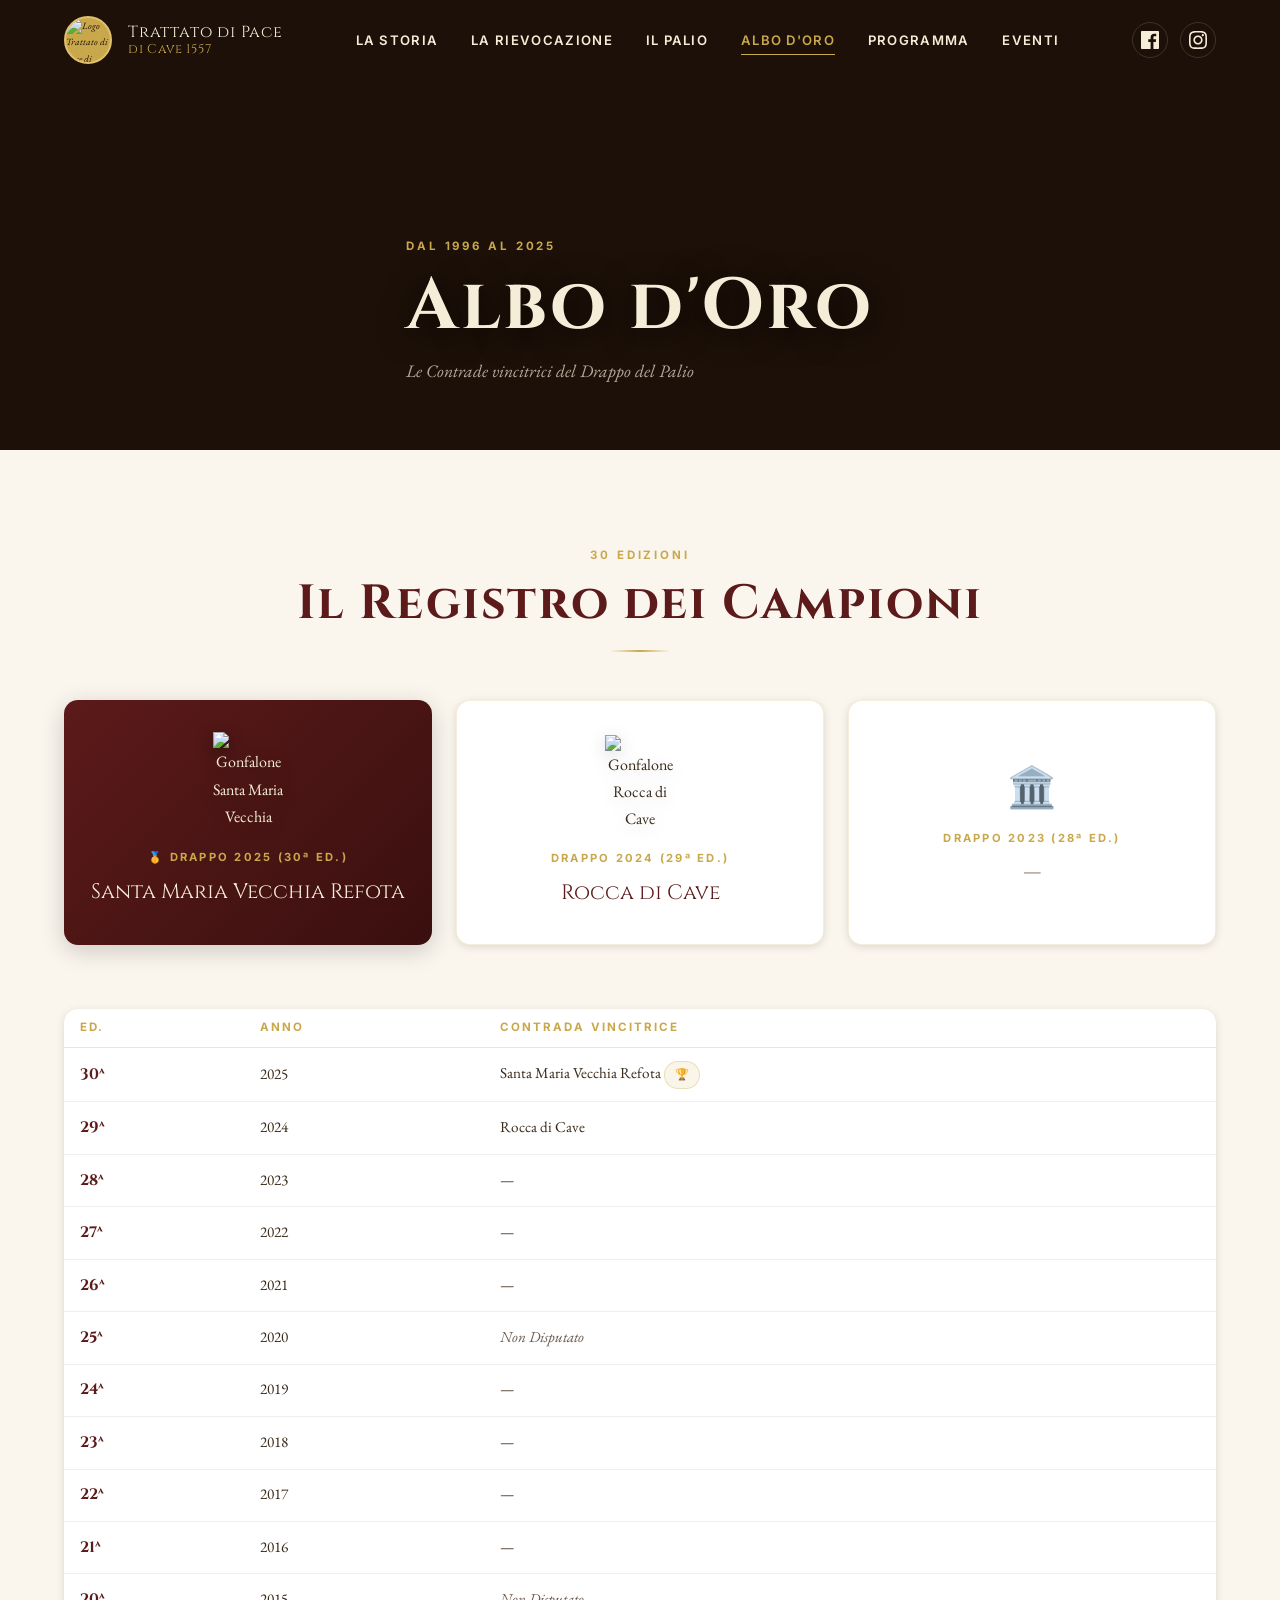
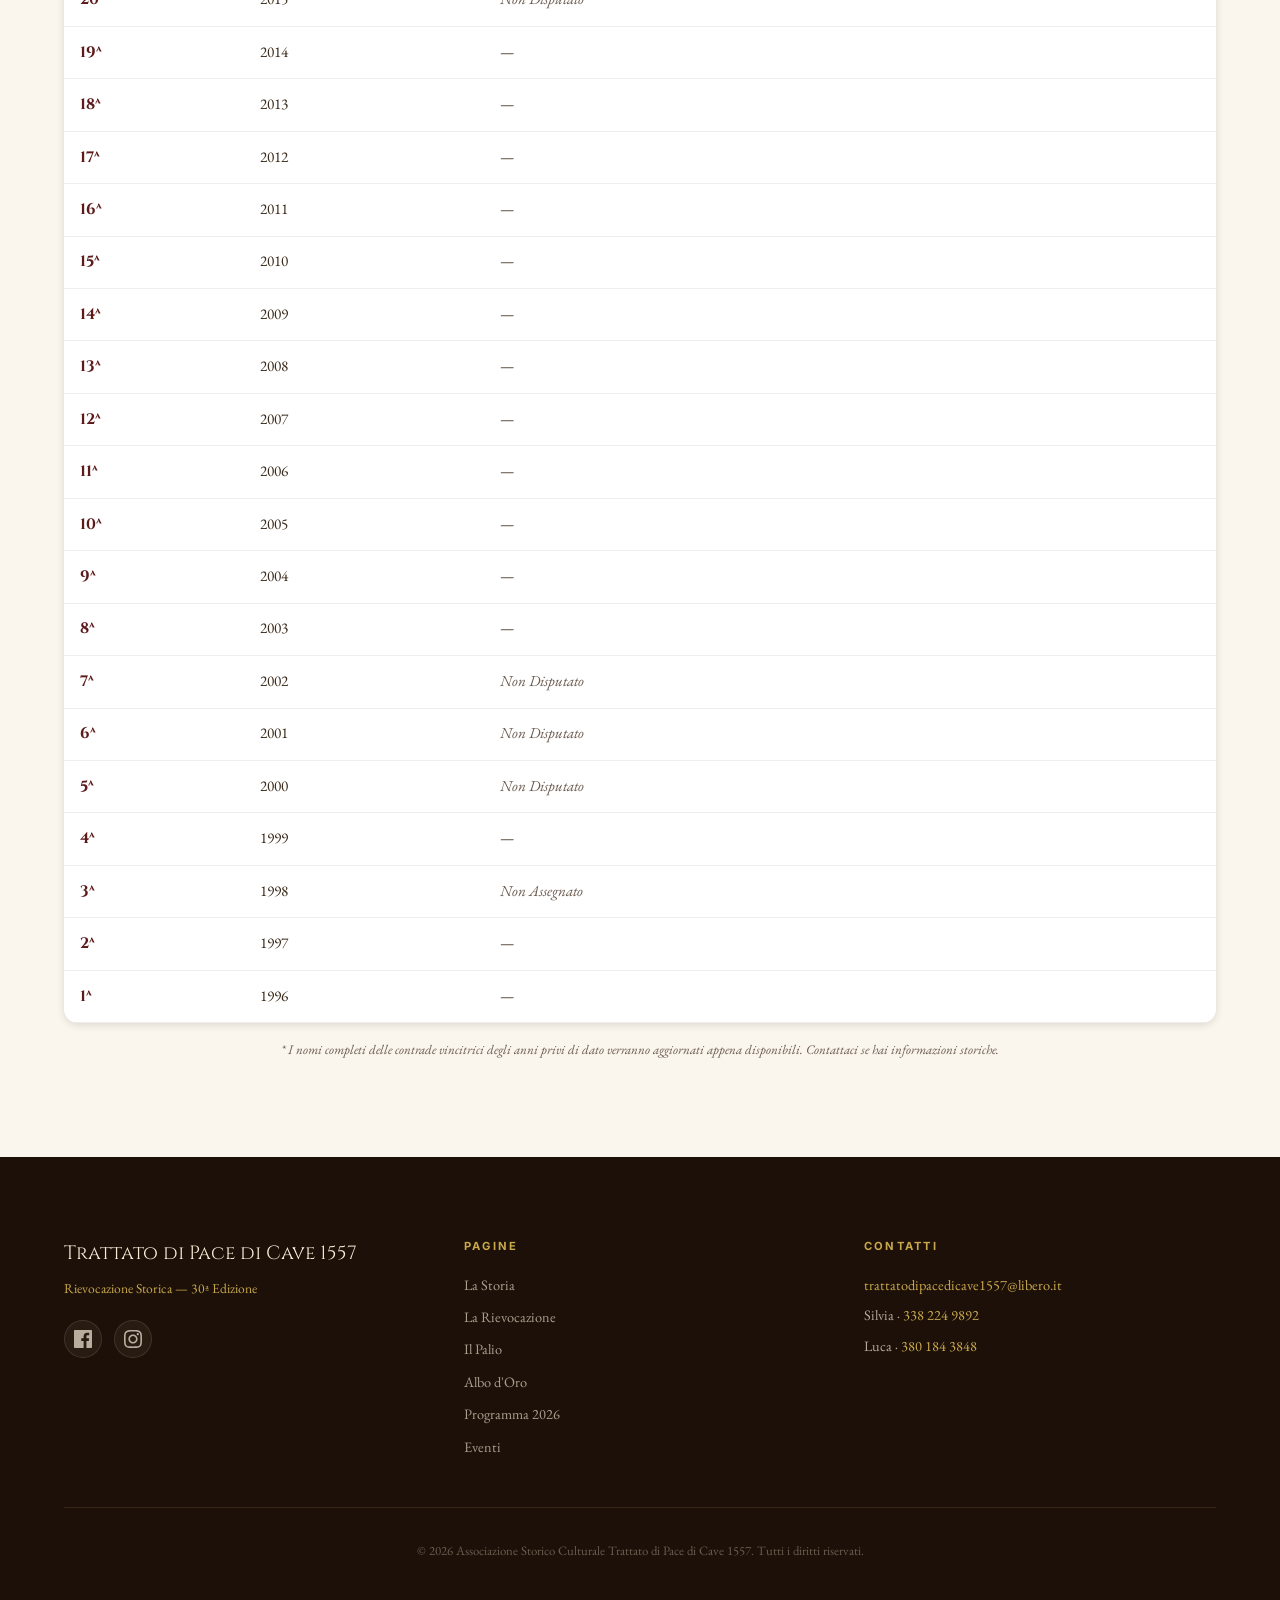
==== commit e119f750: "Add files via upload" ====
--- a/albo.html
+++ b/albo.html
@@ -26,15 +26,15 @@
 <header class="site-header" role="banner">
     <div class="container">
         <div class="header-inner">
-            <a href="index.html" class="header-logo" aria-label="Home">
-                <div class="logo-img" aria-hidden="true">✦</div>
+            <a href="index.html" class="header-logo" aria-label="Trattato di Pace di Cave 1557 — Home">
+                <img src="assets/images/logo.jpg" alt="Logo Trattato di Pace di Cave 1557" class="logo-img">
                 <div class="logo-text">Trattato di Pace<span>di Cave 1557</span></div>
             </a>
             <nav class="site-nav" aria-label="Navigazione principale">
                 <a href="storia.html">La Storia</a>
                 <a href="rievocazione.html">La Rievocazione</a>
                 <a href="palio.html">Il Palio</a>
-                <a href="albo.html">Albo d'Oro</a>
+                <a href="albo.html" class="active">Albo d'Oro</a>
                 <a href="programma.html">Programma</a>
                 <a href="eventicollaborazioni.html">Eventi</a>
             </nav>
@@ -50,14 +50,31 @@
 </header>
 
 <div class="mobile-drawer" id="mobile-drawer" role="dialog" aria-modal="true" aria-label="Menu di navigazione">
-    <button class="drawer-close" id="drawer-close" aria-label="Chiudi menu"><svg fill="none" viewBox="0 0 24 24" stroke-width="2"><path stroke-linecap="round" stroke-linejoin="round" d="M6 18L18 6M6 6l12 12"/></svg></button>
-    <nav><a href="index.html">Home</a><a href="storia.html">La Storia</a><a href="rievocazione.html">La Rievocazione</a><a href="palio.html">Il Palio</a><a href="albo.html">Albo d'Oro</a><a href="programma.html">Programma</a><a href="eventicollaborazioni.html">Eventi</a></nav>
-    <div class="drawer-social"><a href="https://www.facebook.com/PaceDiCave1557/" target="_blank" rel="noopener" aria-label="Facebook"><svg viewBox="0 0 24 24"><path d="M22.675 0h-21.35C.593 0 0 .593 0 1.325v21.351C0 23.407.593 24 1.325 24H12.82v-9.294H9.692v-3.622h3.128V8.413c0-3.1 1.893-4.788 4.659-4.788 1.325 0 2.463.099 2.795.143v3.24l-1.918.001c-1.504 0-1.795.715-1.795 1.763v2.312h3.587l-.467 3.622h-3.12V24h6.116C23.407 24 24 23.407 24 22.676V1.325C24 .593 23.407 0 22.675 0z"/></svg></a><a href="https://www.instagram.com/trattatodipacedicave1557" target="_blank" rel="noopener" aria-label="Instagram"><svg viewBox="0 0 24 24"><path d="M12 2.163c3.204 0 3.584.012 4.85.07 3.252.148 4.771 1.691 4.919 4.919.058 1.265.069 1.645.069 4.849 0 3.205-.012 3.584-.069 4.849-.149 3.225-1.664 4.771-4.919 4.919-1.266.058-1.644.07-4.85.07-3.204 0-3.584-.012-4.849-.07-3.26-.149-4.771-1.699-4.919-4.92-.058-1.265-.07-1.644-.07-4.849 0-3.204.013-3.583.07-4.849.149-3.227 1.664-4.771 4.919-4.919 1.266-.057 1.645-.069 4.849-.069zm0-2.163c-3.259 0-3.667.014-4.947.072-4.358.2-6.78 2.618-6.98 6.98-.059 1.281-.073 1.689-.073 4.948 0 3.259.014 3.668.072 4.948.2 4.358 2.618 6.78 6.98 6.98 1.281.058 1.689.072 4.948.072 3.259 0 3.668-.014 4.948-.072 4.354-.2 6.782-2.618 6.979-6.98.059-1.28.073-1.689.073-4.948 0-3.259-.014-3.667-.072-4.947-.196-4.354-2.617-6.78-6.979-6.98-1.281-.059-1.69-.073-4.949-.073zm0 5.838c-3.403 0-6.162 2.759-6.162 6.162s2.759 6.163 6.162 6.163 6.162-2.759 6.162-6.163c0-3.403-2.759-6.162-6.162-6.162zm0 10.162c-2.209 0-4-1.79-4-4 0-2.209 1.791-4 4-4s4 1.791 4 4c0 2.21-1.791 4-4 4zm6.406-11.845c-.796 0-1.441.645-1.441 1.44s.645 1.44 1.441 1.44c.795 0 1.439-.645 1.439-1.44s-.644-1.44-1.439-1.44z"/></svg></a></div>
+    <div class="drawer-header">
+        <div style="display:flex;align-items:center;gap:.75rem;">
+            <img src="assets/images/logo.jpg" alt="Logo Trattato di Pace di Cave 1557" class="logo-img" style="width:36px;height:36px;">
+            <div class="drawer-header-logo">Trattato di Pace<span>di Cave 1557</span></div>
+        </div>
+        <button class="drawer-close" id="drawer-close" aria-label="Chiudi menu"><svg fill="none" viewBox="0 0 24 24" stroke-width="2"><path stroke-linecap="round" stroke-linejoin="round" d="M6 18L18 6M6 6l12 12"/></svg></button>
+    </div>
+    <nav>
+        <a href="index.html">Home</a>
+        <a href="storia.html">La Storia</a>
+        <a href="rievocazione.html">La Rievocazione</a>
+        <a href="palio.html">Il Palio</a>
+        <a href="albo.html">Albo d'Oro</a>
+        <a href="programma.html">Programma</a>
+        <a href="eventicollaborazioni.html">Eventi</a>
+    </nav>
+    <div class="drawer-social">
+        <a href="https://www.facebook.com/PaceDiCave1557/" target="_blank" rel="noopener" aria-label="Facebook"><svg viewBox="0 0 24 24"><path d="M22.675 0h-21.35C.593 0 0 .593 0 1.325v21.351C0 23.407.593 24 1.325 24H12.82v-9.294H9.692v-3.622h3.128V8.413c0-3.1 1.893-4.788 4.659-4.788 1.325 0 2.463.099 2.795.143v3.24l-1.918.001c-1.504 0-1.795.715-1.795 1.763v2.312h3.587l-.467 3.622h-3.12V24h6.116C23.407 24 24 23.407 24 22.676V1.325C24 .593 23.407 0 22.675 0z"/></svg></a>
+        <a href="https://www.instagram.com/trattatodipacedicave1557" target="_blank" rel="noopener" aria-label="Instagram"><svg viewBox="0 0 24 24"><path d="M12 2.163c3.204 0 3.584.012 4.85.07 3.252.148 4.771 1.691 4.919 4.919.058 1.265.069 1.645.069 4.849 0 3.205-.012 3.584-.069 4.849-.149 3.225-1.664 4.771-4.919 4.919-1.266.058-1.644.07-4.85.07-3.204 0-3.584-.012-4.849-.07-3.26-.149-4.771-1.699-4.919-4.92-.058-1.265-.07-1.644-.07-4.849 0-3.204.013-3.583.07-4.849.149-3.227 1.664-4.771 4.919-4.919 1.266-.057 1.645-.069 4.849-.069zm0-2.163c-3.259 0-3.667.014-4.947.072-4.358.2-6.78 2.618-6.98 6.98-.059 1.281-.073 1.689-.073 4.948 0 3.259.014 3.668.072 4.948.2 4.358 2.618 6.78 6.98 6.98 1.281.058 1.689.072 4.948.072 3.259 0 3.668-.014 4.948-.072 4.354-.2 6.782-2.618 6.979-6.98.059-1.28.073-1.689.073-4.948 0-3.259-.014-3.667-.072-4.947-.196-4.354-2.617-6.78-6.979-6.98-1.281-.059-1.69-.073-4.949-.073zm0 5.838c-3.403 0-6.162 2.759-6.162 6.162s2.759 6.163 6.162 6.163 6.162-2.759 6.162-6.163c0-3.403-2.759-6.162-6.162-6.162zm0 10.162c-2.209 0-4-1.79-4-4 0-2.209 1.791-4 4-4s4 1.791 4 4c0 2.21-1.791 4-4 4zm6.406-11.845c-.796 0-1.441.645-1.441 1.44s.645 1.44 1.441 1.44c.795 0 1.439-.645 1.439-1.44s-.644-1.44-1.439-1.44z"/></svg></a>
+    </div>
 </div>
 
 <main id="main-content">
 
-<section class="page-hero" aria-label="Intestazione pagina">
+<section class="page-hero hero-albo" aria-label="Intestazione pagina">
     <div class="container page-hero-content">
         <p class="section-eyebrow">Dal 1996 al 2025</p>
         <h1 class="display-title" style="font-size:clamp(2rem,6vw,4.5rem);">Albo d'Oro</h1>
@@ -75,17 +92,24 @@
 
         <!-- Recent winners highlight -->
         <div class="grid-3 reveal" style="margin-bottom:4rem;">
-            <div style="background:linear-gradient(135deg,var(--burgundy),#3a0f0f);border-radius:var(--radius-md);padding:2rem;text-align:center;color:var(--cream);box-shadow:var(--shadow-md);">
-                <div style="font-family:var(--font-sans);font-size:.7rem;font-weight:700;letter-spacing:.2em;text-transform:uppercase;color:var(--gold);margin-bottom:.75rem;">🥇 Drappo 2025 (30ª Ed.)</div>
-                <div style="font-family:var(--font-serif);font-size:1.4rem;color:var(--cream);">Santa Maria Vecchia Refota</div>
+            <div style="background:linear-gradient(135deg,var(--burgundy),#3a0f0f);border-radius:var(--radius-md);padding:2rem 1.5rem;text-align:center;color:var(--cream);box-shadow:var(--shadow-md);display:flex;flex-direction:column;align-items:center;">
+                <div style="width:70px;height:100px;margin-bottom:1rem;display:flex;align-items:center;justify-content:center;">
+                    <img src="assets/images/contrade/contrada-santa-maria-vecchia-refota.png" alt="Gonfalone Santa Maria Vecchia Refota" style="max-height:100%;max-width:100%;object-fit:contain;filter:drop-shadow(0 4px 8px rgba(0,0,0,.4));">
+                </div>
+                <div style="font-family:var(--font-sans);font-size:.7rem;font-weight:700;letter-spacing:.2em;text-transform:uppercase;color:var(--gold);margin-bottom:.5rem;">🥇 Drappo 2025 (30ª Ed.)</div>
+                <div style="font-family:var(--font-serif);font-size:1.3rem;color:var(--cream);">Santa Maria Vecchia Refota</div>
             </div>
-            <div style="background:white;border-radius:var(--radius-md);padding:2rem;text-align:center;box-shadow:var(--shadow-sm);">
-                <div style="font-family:var(--font-sans);font-size:.7rem;font-weight:700;letter-spacing:.2em;text-transform:uppercase;color:var(--gold);margin-bottom:.75rem;">Drappo 2024 (29ª Ed.)</div>
-                <div style="font-family:var(--font-serif);font-size:1.4rem;color:var(--burgundy);">Rocca di Cave</div>
+            <div style="background:white;border-radius:var(--radius-md);padding:2rem 1.5rem;text-align:center;box-shadow:var(--shadow-sm);border:1px solid rgba(201,168,76,.2);display:flex;flex-direction:column;align-items:center;">
+                <div style="width:70px;height:100px;margin-bottom:1rem;display:flex;align-items:center;justify-content:center;">
+                    <img src="assets/images/contrade/contrada-rocca.png" alt="Gonfalone Rocca di Cave" style="max-height:100%;max-width:100%;object-fit:contain;filter:drop-shadow(0 4px 8px rgba(0,0,0,.15));">
+                </div>
+                <div style="font-family:var(--font-sans);font-size:.7rem;font-weight:700;letter-spacing:.2em;text-transform:uppercase;color:var(--gold);margin-bottom:.5rem;">Drappo 2024 (29ª Ed.)</div>
+                <div style="font-family:var(--font-serif);font-size:1.3rem;color:var(--burgundy);">Rocca di Cave</div>
             </div>
-            <div style="background:white;border-radius:var(--radius-md);padding:2rem;text-align:center;box-shadow:var(--shadow-sm);">
-                <div style="font-family:var(--font-sans);font-size:.7rem;font-weight:700;letter-spacing:.2em;text-transform:uppercase;color:var(--gold);margin-bottom:.75rem;">Drappo 2023 (28ª Ed.)</div>
-                <div style="font-family:var(--font-serif);font-size:1.4rem;color:var(--burgundy);">—</div>
+            <div style="background:white;border-radius:var(--radius-md);padding:2rem 1.5rem;text-align:center;box-shadow:var(--shadow-sm);border:1px solid rgba(201,168,76,.2);display:flex;flex-direction:column;align-items:center;justify-content:center;">
+                <div style="font-size:2.5rem;margin-bottom:.5rem;color:var(--gold);">🏛️</div>
+                <div style="font-family:var(--font-sans);font-size:.7rem;font-weight:700;letter-spacing:.2em;text-transform:uppercase;color:var(--gold);margin-bottom:.5rem;">Drappo 2023 (28ª Ed.)</div>
+                <div style="font-family:var(--font-serif);font-size:1.3rem;color:var(--slate);">—</div>
             </div>
         </div>
 
--- a/css/style.css
+++ b/css/style.css
@@ -154,41 +154,120 @@
 
 /* Mobile drawer */
 .mobile-drawer {
-    display: none;
     position: fixed;
     inset: 0;
-    z-index: 999;
-    background: rgba(28, 16, 8, .98);
+    z-index: 1001;
+    background: rgba(18, 10, 5, .97);
+    backdrop-filter: blur(8px);
+    -webkit-backdrop-filter: blur(8px);
     flex-direction: column;
-    align-items: center;
-    justify-content: center;
-    gap: 1.5rem;
-    padding: 2rem;
-}
-.mobile-drawer.open { display: flex; }
-.mobile-drawer a {
-    font-family: var(--font-serif);
-    font-size: 1.6rem;
-    color: var(--cream);
-    letter-spacing: .08em;
-    transition: var(--transition);
-}
-.mobile-drawer a:hover { color: var(--gold); }
+    align-items: stretch;
+    justify-content: flex-start;
+    padding: 0;
+    /* Hidden state: slide off-screen to the right */
+    transform: translateX(100%);
+    opacity: 0;
+    pointer-events: none;
+    transition: transform .35s cubic-bezier(.4,0,.2,1), opacity .35s ease;
+    display: flex;           /* always flex, toggled via transform/opacity */
+    overflow: hidden;
+}
+.mobile-drawer.open {
+    transform: translateX(0);
+    opacity: 1;
+    pointer-events: auto;
+}
+
+/* Drawer header strip */
+.drawer-header {
+    display: flex;
+    align-items: center;
+    justify-content: space-between;
+    padding: 1.1rem 1.5rem;
+    border-bottom: 1px solid rgba(201,168,76,.15);
+    flex-shrink: 0;
+}
+.drawer-header-logo {
+    font-family: var(--font-serif);
+    font-size: .95rem;
+    color: var(--cream);
+    letter-spacing: .05em;
+}
+.drawer-header-logo span { color: var(--gold); font-size: .8em; display: block; }
+
+/* Drawer nav links — scrollable area */
+.mobile-drawer nav {
+    flex: 1;
+    overflow-y: auto;
+    -webkit-overflow-scrolling: touch;
+    display: flex;
+    flex-direction: column;
+    padding: 1.5rem 1.5rem 1rem;
+    gap: .15rem;
+}
+.mobile-drawer nav a {
+    font-family: var(--font-serif);
+    font-size: clamp(1.15rem, 5vw, 1.45rem);
+    color: rgba(245,237,216,.85);
+    letter-spacing: .05em;
+    padding: .85rem 1rem;
+    border-radius: var(--radius-sm);
+    transition: background .2s, color .2s, padding-left .2s;
+    border-left: 2px solid transparent;
+    display: block;
+}
+.mobile-drawer nav a:hover,
+.mobile-drawer nav a:focus-visible {
+    color: var(--gold);
+    background: rgba(201,168,76,.08);
+    border-left-color: var(--gold);
+    padding-left: 1.5rem;
+    outline: none;
+}
+.mobile-drawer nav a.active {
+    color: var(--gold);
+    border-left-color: var(--gold);
+    background: rgba(201,168,76,.06);
+}
+
+/* Drawer footer: social icons */
+.drawer-social {
+    display: flex;
+    gap: 1rem;
+    align-items: center;
+    padding: 1.25rem 1.5rem calc(1.25rem + env(safe-area-inset-bottom));
+    border-top: 1px solid rgba(201,168,76,.15);
+    flex-shrink: 0;
+}
+.drawer-social a {
+    color: rgba(245,237,216,.6);
+    transition: var(--transition);
+    width: 44px; height: 44px;
+    border-radius: 50%;
+    border: 1px solid rgba(255,255,255,.12);
+    display: flex; align-items: center; justify-content: center;
+}
+.drawer-social a:hover { color: var(--gold); border-color: var(--gold); background: rgba(201,168,76,.1); }
+.drawer-social svg { width: 20px; height: 20px; fill: currentColor; }
+
+/* Close button */
 .drawer-close {
-    position: absolute;
-    top: 1.5rem; right: 1.5rem;
     background: none;
     border: 1px solid rgba(255,255,255,.2);
     border-radius: var(--radius-sm);
     color: var(--cream);
-    padding: .4rem;
+    padding: .6rem;
     cursor: pointer;
-}
+    line-height: 0;
+    transition: border-color .2s, color .2s;
+    flex-shrink: 0;
+    /* large enough touch target */
+    min-width: 44px; min-height: 44px;
+    display: flex; align-items: center; justify-content: center;
+}
+.drawer-close:hover { border-color: var(--gold); color: var(--gold); }
+.drawer-close:focus-visible { outline: 2px solid var(--gold); outline-offset: 2px; }
 .drawer-close svg { width: 22px; height: 22px; stroke: currentColor; }
-.drawer-social { display: flex; gap: 1.5rem; margin-top: 1rem; }
-.drawer-social a { color: var(--cream); transition: var(--transition); }
-.drawer-social a:hover { color: var(--gold); }
-.drawer-social svg { width: 22px; height: 22px; fill: currentColor; }
 
 /* ============================================================
    TYPOGRAPHY SYSTEM
@@ -490,13 +569,15 @@
     width: 2px;
     background: linear-gradient(to bottom, transparent, var(--gold) 10%, var(--gold) 90%, transparent);
 }
+/* Mobile: single-column — dot left, card right, no empty spacers */
 .timeline-item {
     display: grid;
-    grid-template-columns: 60px 1fr;
-    gap: 1.5rem;
-    margin-bottom: 3rem;
+    grid-template-columns: 44px minmax(0, 1fr);
+    gap: 1rem;
+    margin-bottom: 2.25rem;
     align-items: start;
 }
+.timeline-empty { display: none; }
 .timeline-dot {
     width: 40px; height: 40px;
     border-radius: 50%;
@@ -506,31 +587,35 @@
     flex-shrink: 0;
     margin-top: .15rem;
     box-shadow: 0 0 0 6px rgba(201,168,76,.12);
+    /* keep dot in first column regardless of HTML order */
+    order: 1;
 }
 .timeline-dot svg { width: 16px; height: 16px; stroke: var(--gold); }
 .timeline-content {
     background: var(--white);
     border-radius: var(--radius-md);
-    padding: 1.5rem;
+    padding: 1.25rem;
     box-shadow: var(--shadow-sm);
     border-left: 3px solid var(--gold);
+    order: 2;
 }
 .timeline-date {
     font-family: var(--font-sans);
-    font-size: .75rem;
+    font-size: .78rem;
     font-weight: 700;
-    letter-spacing: .15em;
+    letter-spacing: .1em;
     text-transform: uppercase;
     color: var(--gold);
-    margin-bottom: .3rem;
+    margin-bottom: .35rem;
 }
 .timeline-title {
     font-family: var(--font-serif);
-    font-size: 1.25rem;
+    font-size: 1.15rem;
     color: var(--burgundy);
     margin-bottom: .5rem;
-}
-.timeline-desc { font-size: .95rem; color: var(--slate); }
+    line-height: 1.25;
+}
+.timeline-desc { font-size: .92rem; color: var(--slate); }
 .timeline-location {
     display: inline-flex;
     align-items: center;
@@ -538,24 +623,9 @@
     font-size: .78rem;
     color: var(--slate);
     margin-top: .75rem;
-}
-.timeline-location svg { width: 12px; height: 12px; stroke: currentColor; }
-
-@media (min-width: 768px) {
-    .timeline::before { left: 50%; transform: translateX(-50%); }
-    .timeline-item {
-        grid-template-columns: 1fr 60px 1fr;
-        align-items: start;
-    }
-    .timeline-item:nth-child(odd) .timeline-content { order: 1; text-align: right; border-left: none; border-right: 3px solid var(--gold); }
-    .timeline-item:nth-child(odd) .timeline-dot { order: 2; }
-    .timeline-item:nth-child(odd) .timeline-empty { order: 3; }
-    .timeline-item:nth-child(even) .timeline-empty { order: 1; }
-    .timeline-item:nth-child(even) .timeline-dot { order: 2; }
-    .timeline-item:nth-child(even) .timeline-content { order: 3; }
-    .timeline-location { justify-content: flex-end; }
-    .timeline-item:nth-child(even) .timeline-location { justify-content: flex-start; }
-}
+    flex-wrap: wrap;
+}
+.timeline-location svg { width: 12px; height: 12px; stroke: currentColor; flex-shrink: 0; }
 
 /* ============================================================
    GAMES GRID (Palio)
@@ -853,24 +923,38 @@
 @media (max-width: 767px) {
     .site-nav, .header-social { display: none; }
     .nav-toggle { display: flex; }
-    .header-inner { height: 68px; }
+    .header-inner { height: 64px; gap: .5rem; }
     .section-pad { padding: 4rem 0; }
     .page-hero { min-height: 42vh; }
+    /* Compact logo on small screens */
+    .header-logo { gap: .6rem; }
+    .header-logo .logo-img { width: 38px; height: 38px; }
+    .header-logo .logo-text { font-size: .82rem; }
+    /* Prevent horizontal scroll from shadow/overflow */
+    .timeline { overflow: hidden; }
+    .container { padding: 0 1rem; }
 }
 @media (min-width: 768px) {
     .nav-toggle { display: none; }
+    /* Tablet: single column left-aligned, larger gap */
     .timeline::before { left: 20px; }
     .timeline-item {
         grid-template-columns: 60px 1fr;
+        gap: 1.5rem;
+        margin-bottom: 3rem;
     }
-    .timeline-item:nth-child(odd) .timeline-content { order: unset; text-align: left; border-left: 3px solid var(--gold); border-right: none; }
-    .timeline-item:nth-child(odd) .timeline-dot { order: unset; }
-    .timeline-item:nth-child(odd) .timeline-empty { display: none; }
-    .timeline-item:nth-child(even) .timeline-empty { display: none; }
-    .timeline-item:nth-child(even) .timeline-dot { order: unset; }
-    .timeline-item:nth-child(even) .timeline-content { order: unset; }
+    .timeline-empty { display: none; }
+    .timeline-dot { order: 1; }
+    .timeline-content {
+        order: 2;
+        text-align: left;
+        border-left: 3px solid var(--gold);
+        border-right: none;
+        padding: 1.5rem;
+    }
+    .timeline-title { font-size: 1.25rem; }
+    .timeline-date { font-size: .75rem; letter-spacing: .15em; }
     .timeline-location { justify-content: flex-start; }
-    .timeline-item:nth-child(even) .timeline-location { justify-content: flex-start; }
 }
 @media (min-width: 1024px) {
     .timeline::before { left: 50%; transform: translateX(-50%); }
@@ -878,11 +962,13 @@
         grid-template-columns: 1fr 60px 1fr;
         align-items: start;
     }
+    .timeline-empty { display: block; }
     .timeline-item:nth-child(odd) .timeline-content { order: 1; text-align: right; border-left: none; border-right: 3px solid var(--gold); }
     .timeline-item:nth-child(odd) .timeline-dot { order: 2; }
-    .timeline-item:nth-child(odd) .timeline-empty { order: 3; display: block; }
-    .timeline-item:nth-child(even) .timeline-empty { order: 1; display: block; }
+    .timeline-item:nth-child(odd) .timeline-empty { order: 3; }
+    .timeline-item:nth-child(even) .timeline-empty { order: 1; }
     .timeline-item:nth-child(even) .timeline-dot { order: 2; }
-    .timeline-item:nth-child(even) .timeline-content { order: 3; }
+    .timeline-item:nth-child(even) .timeline-content { order: 3; text-align: left; border-left: 3px solid var(--gold); border-right: none; }
     .timeline-item:nth-child(odd) .timeline-location { justify-content: flex-end; }
-}
+    .timeline-item:nth-child(even) .timeline-location { justify-content: flex-start; }
+}
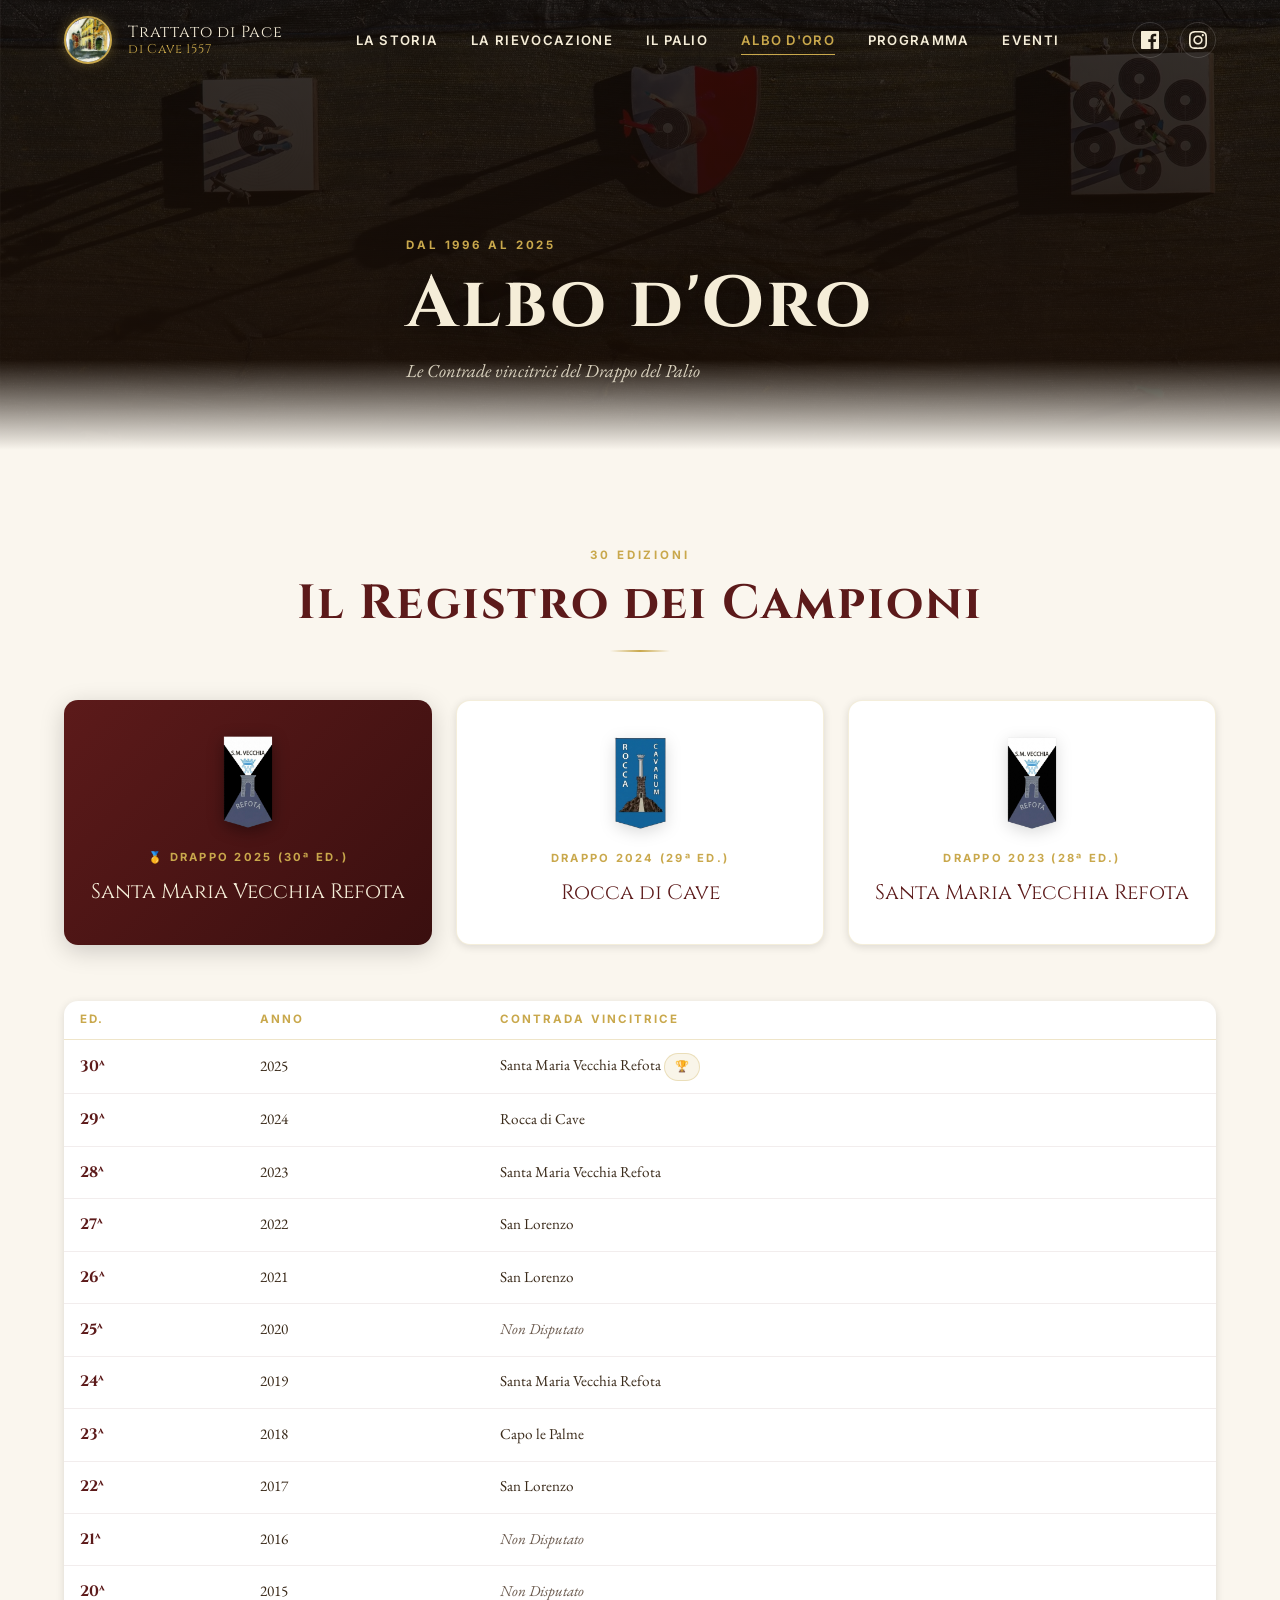
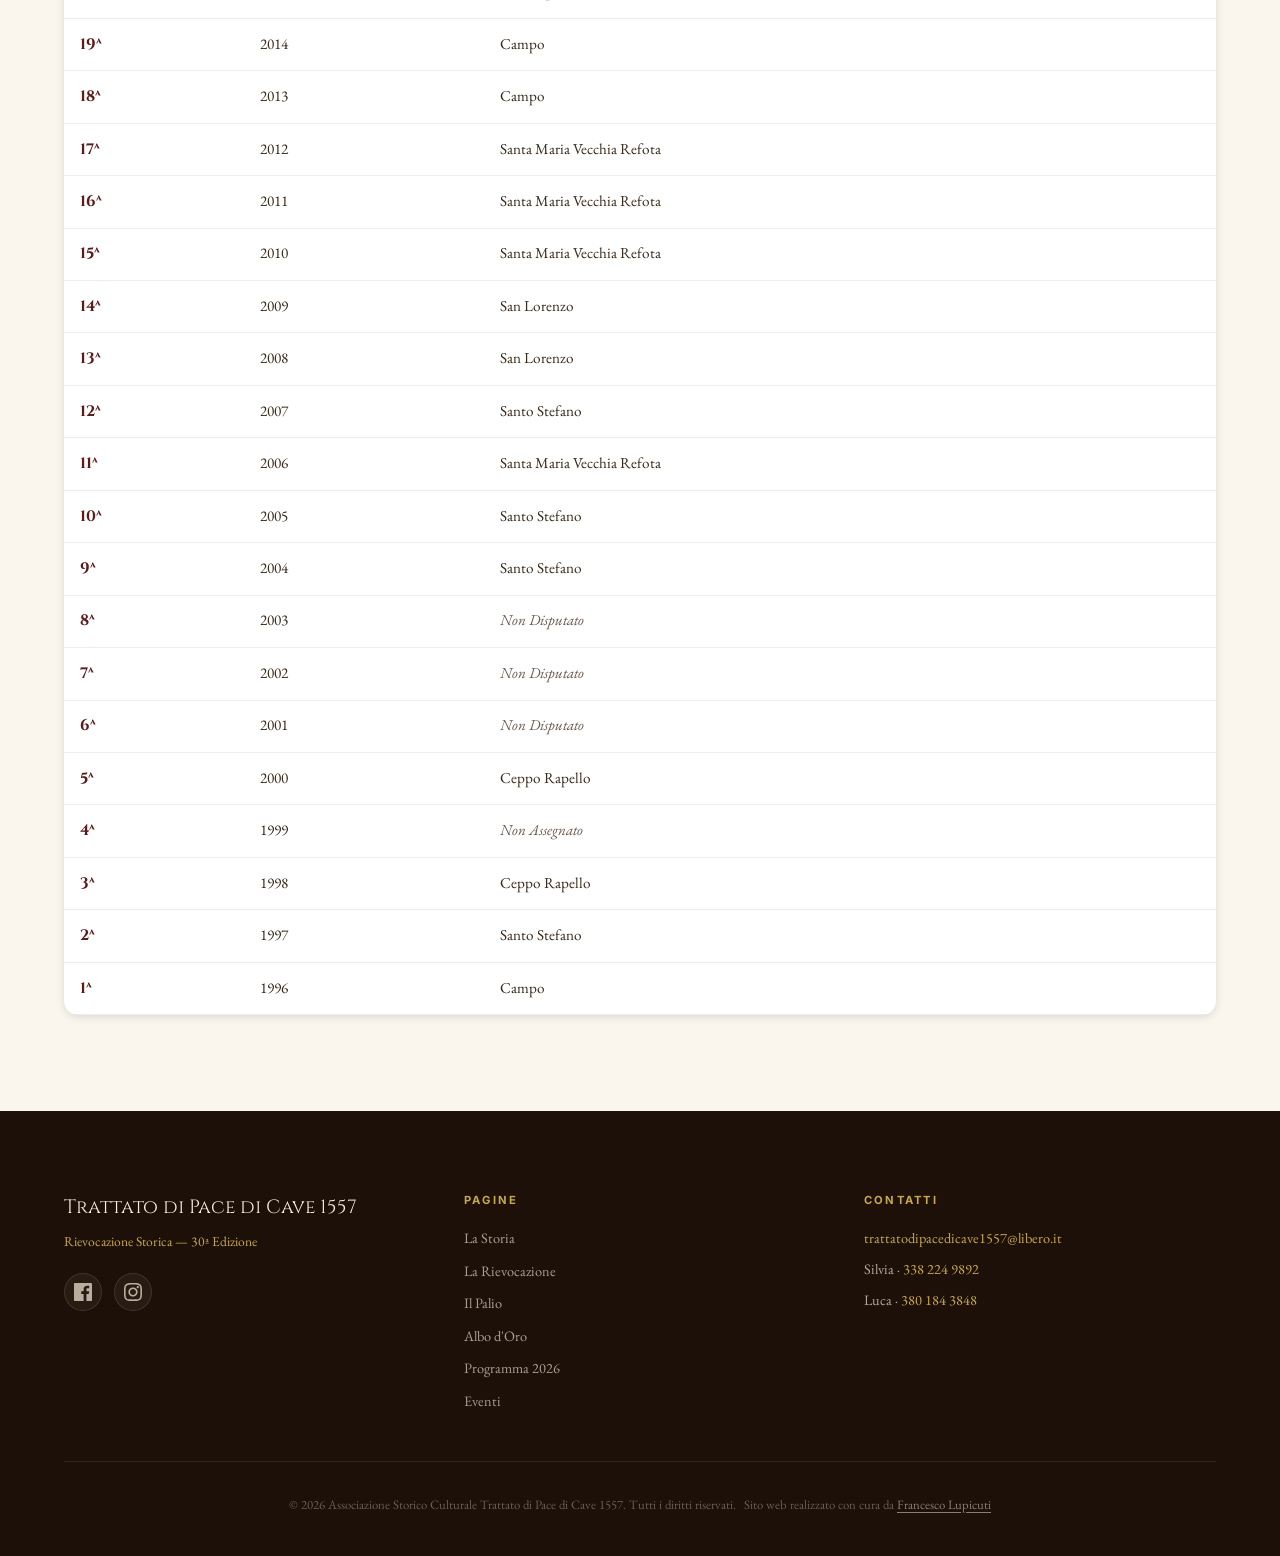
==== commit c488c9bf: "Add files via upload" ====
--- a/albo.html
+++ b/albo.html
@@ -1,190 +1,192 @@
-<!DOCTYPE html>
-<html lang="it" class="scroll-smooth">
-<head>
-    <meta charset="UTF-8">
-    <meta name="viewport" content="width=device-width, initial-scale=1.0">
-    <meta name="description" content="Albo d'Oro del Palio di Cave — tutte le contrade vincitrici dal 1996 al 2025.">
-    <meta property="og:title" content="Albo d'Oro | Trattato di Pace di Cave 1557">
-    <meta property="og:type" content="website">
-    <meta property="og:locale" content="it_IT">
-    <title>Albo d'Oro | Trattato di Pace di Cave 1557</title>
-    <link rel="preconnect" href="https://fonts.googleapis.com">
-    <link rel="preconnect" href="https://fonts.gstatic.com" crossorigin>
-    <link href="https://fonts.googleapis.com/css2?family=Cinzel:wght@400;600;700&family=EB+Garamond:ital,wght@0,400;0,500;1,400;1,500&family=Inter:wght@400;500;600;700&display=swap" rel="stylesheet">
-    <link rel="stylesheet" href="css/style.css">
-    <style>
-        .contrada-badge {
-            display: inline-flex; align-items: center; gap: .4rem;
-            font-family: var(--font-sans); font-size: .75rem; font-weight: 600;
-            padding: .2rem .75rem; border-radius: 100px;
-            border: 1px solid currentColor; opacity: .85;
-        }
-    </style>
-</head>
-<body>
-
-<header class="site-header" role="banner">
-    <div class="container">
-        <div class="header-inner">
-            <a href="index.html" class="header-logo" aria-label="Trattato di Pace di Cave 1557 — Home">
-                <img src="assets/images/logo.jpg" alt="Logo Trattato di Pace di Cave 1557" class="logo-img">
-                <div class="logo-text">Trattato di Pace<span>di Cave 1557</span></div>
-            </a>
-            <nav class="site-nav" aria-label="Navigazione principale">
-                <a href="storia.html">La Storia</a>
-                <a href="rievocazione.html">La Rievocazione</a>
-                <a href="palio.html">Il Palio</a>
-                <a href="albo.html" class="active">Albo d'Oro</a>
-                <a href="programma.html">Programma</a>
-                <a href="eventicollaborazioni.html">Eventi</a>
-            </nav>
-            <div class="header-social">
-                <a href="https://www.facebook.com/PaceDiCave1557/" target="_blank" rel="noopener" aria-label="Facebook"><svg viewBox="0 0 24 24"><path d="M22.675 0h-21.35C.593 0 0 .593 0 1.325v21.351C0 23.407.593 24 1.325 24H12.82v-9.294H9.692v-3.622h3.128V8.413c0-3.1 1.893-4.788 4.659-4.788 1.325 0 2.463.099 2.795.143v3.24l-1.918.001c-1.504 0-1.795.715-1.795 1.763v2.312h3.587l-.467 3.622h-3.12V24h6.116C23.407 24 24 23.407 24 22.676V1.325C24 .593 23.407 0 22.675 0z"/></svg></a>
-                <a href="https://www.instagram.com/trattatodipacedicave1557" target="_blank" rel="noopener" aria-label="Instagram"><svg viewBox="0 0 24 24"><path d="M12 2.163c3.204 0 3.584.012 4.85.07 3.252.148 4.771 1.691 4.919 4.919.058 1.265.069 1.645.069 4.849 0 3.205-.012 3.584-.069 4.849-.149 3.225-1.664 4.771-4.919 4.919-1.266.058-1.644.07-4.85.07-3.204 0-3.584-.012-4.849-.07-3.26-.149-4.771-1.699-4.919-4.92-.058-1.265-.07-1.644-.07-4.849 0-3.204.013-3.583.07-4.849.149-3.227 1.664-4.771 4.919-4.919 1.266-.057 1.645-.069 4.849-.069zm0-2.163c-3.259 0-3.667.014-4.947.072-4.358.2-6.78 2.618-6.98 6.98-.059 1.281-.073 1.689-.073 4.948 0 3.259.014 3.668.072 4.948.2 4.358 2.618 6.78 6.98 6.98 1.281.058 1.689.072 4.948.072 3.259 0 3.668-.014 4.948-.072 4.354-.2 6.782-2.618 6.979-6.98.059-1.28.073-1.689.073-4.948 0-3.259-.014-3.667-.072-4.947-.196-4.354-2.617-6.78-6.979-6.98-1.281-.059-1.69-.073-4.949-.073zm0 5.838c-3.403 0-6.162 2.759-6.162 6.162s2.759 6.163 6.162 6.163 6.162-2.759 6.162-6.163c0-3.403-2.759-6.162-6.162-6.162zm0 10.162c-2.209 0-4-1.79-4-4 0-2.209 1.791-4 4-4s4 1.791 4 4c0 2.21-1.791 4-4 4zm6.406-11.845c-.796 0-1.441.645-1.441 1.44s.645 1.44 1.441 1.44c.795 0 1.439-.645 1.439-1.44s-.644-1.44-1.439-1.44z"/></svg></a>
-            </div>
-            <button class="nav-toggle" id="nav-toggle" aria-label="Apri menu" aria-expanded="false" aria-controls="mobile-drawer">
-                <svg fill="none" viewBox="0 0 24 24" stroke-width="2"><path stroke-linecap="round" stroke-linejoin="round" d="M4 6h16M4 12h16M4 18h16"/></svg>
-            </button>
-        </div>
-    </div>
-</header>
-
-<div class="mobile-drawer" id="mobile-drawer" role="dialog" aria-modal="true" aria-label="Menu di navigazione">
-    <div class="drawer-header">
-        <div style="display:flex;align-items:center;gap:.75rem;">
-            <img src="assets/images/logo.jpg" alt="Logo Trattato di Pace di Cave 1557" class="logo-img" style="width:36px;height:36px;">
-            <div class="drawer-header-logo">Trattato di Pace<span>di Cave 1557</span></div>
-        </div>
-        <button class="drawer-close" id="drawer-close" aria-label="Chiudi menu"><svg fill="none" viewBox="0 0 24 24" stroke-width="2"><path stroke-linecap="round" stroke-linejoin="round" d="M6 18L18 6M6 6l12 12"/></svg></button>
-    </div>
-    <nav>
-        <a href="index.html">Home</a>
-        <a href="storia.html">La Storia</a>
-        <a href="rievocazione.html">La Rievocazione</a>
-        <a href="palio.html">Il Palio</a>
-        <a href="albo.html">Albo d'Oro</a>
-        <a href="programma.html">Programma</a>
-        <a href="eventicollaborazioni.html">Eventi</a>
-    </nav>
-    <div class="drawer-social">
-        <a href="https://www.facebook.com/PaceDiCave1557/" target="_blank" rel="noopener" aria-label="Facebook"><svg viewBox="0 0 24 24"><path d="M22.675 0h-21.35C.593 0 0 .593 0 1.325v21.351C0 23.407.593 24 1.325 24H12.82v-9.294H9.692v-3.622h3.128V8.413c0-3.1 1.893-4.788 4.659-4.788 1.325 0 2.463.099 2.795.143v3.24l-1.918.001c-1.504 0-1.795.715-1.795 1.763v2.312h3.587l-.467 3.622h-3.12V24h6.116C23.407 24 24 23.407 24 22.676V1.325C24 .593 23.407 0 22.675 0z"/></svg></a>
-        <a href="https://www.instagram.com/trattatodipacedicave1557" target="_blank" rel="noopener" aria-label="Instagram"><svg viewBox="0 0 24 24"><path d="M12 2.163c3.204 0 3.584.012 4.85.07 3.252.148 4.771 1.691 4.919 4.919.058 1.265.069 1.645.069 4.849 0 3.205-.012 3.584-.069 4.849-.149 3.225-1.664 4.771-4.919 4.919-1.266.058-1.644.07-4.85.07-3.204 0-3.584-.012-4.849-.07-3.26-.149-4.771-1.699-4.919-4.92-.058-1.265-.07-1.644-.07-4.849 0-3.204.013-3.583.07-4.849.149-3.227 1.664-4.771 4.919-4.919 1.266-.057 1.645-.069 4.849-.069zm0-2.163c-3.259 0-3.667.014-4.947.072-4.358.2-6.78 2.618-6.98 6.98-.059 1.281-.073 1.689-.073 4.948 0 3.259.014 3.668.072 4.948.2 4.358 2.618 6.78 6.98 6.98 1.281.058 1.689.072 4.948.072 3.259 0 3.668-.014 4.948-.072 4.354-.2 6.782-2.618 6.979-6.98.059-1.28.073-1.689.073-4.948 0-3.259-.014-3.667-.072-4.947-.196-4.354-2.617-6.78-6.979-6.98-1.281-.059-1.69-.073-4.949-.073zm0 5.838c-3.403 0-6.162 2.759-6.162 6.162s2.759 6.163 6.162 6.163 6.162-2.759 6.162-6.163c0-3.403-2.759-6.162-6.162-6.162zm0 10.162c-2.209 0-4-1.79-4-4 0-2.209 1.791-4 4-4s4 1.791 4 4c0 2.21-1.791 4-4 4zm6.406-11.845c-.796 0-1.441.645-1.441 1.44s.645 1.44 1.441 1.44c.795 0 1.439-.645 1.439-1.44s-.644-1.44-1.439-1.44z"/></svg></a>
-    </div>
-</div>
-
-<main id="main-content">
-
-<section class="page-hero hero-albo" aria-label="Intestazione pagina">
-    <div class="container page-hero-content">
-        <p class="section-eyebrow">Dal 1996 al 2025</p>
-        <h1 class="display-title" style="font-size:clamp(2rem,6vw,4.5rem);">Albo d'Oro</h1>
-        <p class="page-hero-subtitle">Le Contrade vincitrici del Drappo del Palio</p>
-    </div>
-</section>
-
-<section class="section-pad section-parchment" aria-labelledby="albo-heading">
-    <div class="container">
-        <div class="text-center reveal" style="margin-bottom:3rem;">
-            <p class="section-eyebrow">30 Edizioni</p>
-            <h2 class="section-title" id="albo-heading">Il Registro dei Campioni</h2>
-            <span class="gold-rule" aria-hidden="true"></span>
-        </div>
-
-        <!-- Recent winners highlight -->
-        <div class="grid-3 reveal" style="margin-bottom:4rem;">
-            <div style="background:linear-gradient(135deg,var(--burgundy),#3a0f0f);border-radius:var(--radius-md);padding:2rem 1.5rem;text-align:center;color:var(--cream);box-shadow:var(--shadow-md);display:flex;flex-direction:column;align-items:center;">
-                <div style="width:70px;height:100px;margin-bottom:1rem;display:flex;align-items:center;justify-content:center;">
-                    <img src="assets/images/contrade/contrada-santa-maria-vecchia-refota.png" alt="Gonfalone Santa Maria Vecchia Refota" style="max-height:100%;max-width:100%;object-fit:contain;filter:drop-shadow(0 4px 8px rgba(0,0,0,.4));">
-                </div>
-                <div style="font-family:var(--font-sans);font-size:.7rem;font-weight:700;letter-spacing:.2em;text-transform:uppercase;color:var(--gold);margin-bottom:.5rem;">🥇 Drappo 2025 (30ª Ed.)</div>
-                <div style="font-family:var(--font-serif);font-size:1.3rem;color:var(--cream);">Santa Maria Vecchia Refota</div>
-            </div>
-            <div style="background:white;border-radius:var(--radius-md);padding:2rem 1.5rem;text-align:center;box-shadow:var(--shadow-sm);border:1px solid rgba(201,168,76,.2);display:flex;flex-direction:column;align-items:center;">
-                <div style="width:70px;height:100px;margin-bottom:1rem;display:flex;align-items:center;justify-content:center;">
-                    <img src="assets/images/contrade/contrada-rocca.png" alt="Gonfalone Rocca di Cave" style="max-height:100%;max-width:100%;object-fit:contain;filter:drop-shadow(0 4px 8px rgba(0,0,0,.15));">
-                </div>
-                <div style="font-family:var(--font-sans);font-size:.7rem;font-weight:700;letter-spacing:.2em;text-transform:uppercase;color:var(--gold);margin-bottom:.5rem;">Drappo 2024 (29ª Ed.)</div>
-                <div style="font-family:var(--font-serif);font-size:1.3rem;color:var(--burgundy);">Rocca di Cave</div>
-            </div>
-            <div style="background:white;border-radius:var(--radius-md);padding:2rem 1.5rem;text-align:center;box-shadow:var(--shadow-sm);border:1px solid rgba(201,168,76,.2);display:flex;flex-direction:column;align-items:center;justify-content:center;">
-                <div style="font-size:2.5rem;margin-bottom:.5rem;color:var(--gold);">🏛️</div>
-                <div style="font-family:var(--font-sans);font-size:.7rem;font-weight:700;letter-spacing:.2em;text-transform:uppercase;color:var(--gold);margin-bottom:.5rem;">Drappo 2023 (28ª Ed.)</div>
-                <div style="font-family:var(--font-serif);font-size:1.3rem;color:var(--slate);">—</div>
-            </div>
-        </div>
-
-        <!-- Full table -->
-        <div class="reveal" style="background:white;border-radius:var(--radius-md);box-shadow:var(--shadow-sm);overflow:auto;">
-            <table class="albo-table" aria-label="Albo d'oro completo">
-                <thead>
-                    <tr>
-                        <th scope="col">Ed.</th>
-                        <th scope="col">Anno</th>
-                        <th scope="col">Contrada Vincitrice</th>
-                    </tr>
-                </thead>
-                <tbody>
-                    <tr><td class="edition">30ª</td><td>2025</td><td class="winner">Santa Maria Vecchia Refota <span class="albo-winner-badge">🏆</span></td></tr>
-                    <tr><td class="edition">29ª</td><td>2024</td><td class="winner">Rocca di Cave</td></tr>
-                    <tr><td class="edition">28ª</td><td>2023</td><td class="winner">—</td></tr>
-                    <tr><td class="edition">27ª</td><td>2022</td><td class="winner">—</td></tr>
-                    <tr><td class="edition">26ª</td><td>2021</td><td class="winner">—</td></tr>
-                    <tr><td class="edition">25ª</td><td>2020</td><td class="no-contest">Non Disputato</td></tr>
-                    <tr><td class="edition">24ª</td><td>2019</td><td class="winner">—</td></tr>
-                    <tr><td class="edition">23ª</td><td>2018</td><td class="winner">—</td></tr>
-                    <tr><td class="edition">22ª</td><td>2017</td><td class="winner">—</td></tr>
-                    <tr><td class="edition">21ª</td><td>2016</td><td class="winner">—</td></tr>
-                    <tr><td class="edition">20ª</td><td>2015</td><td class="no-contest">Non Disputato</td></tr>
-                    <tr><td class="edition">19ª</td><td>2014</td><td class="winner">—</td></tr>
-                    <tr><td class="edition">18ª</td><td>2013</td><td class="winner">—</td></tr>
-                    <tr><td class="edition">17ª</td><td>2012</td><td class="winner">—</td></tr>
-                    <tr><td class="edition">16ª</td><td>2011</td><td class="winner">—</td></tr>
-                    <tr><td class="edition">15ª</td><td>2010</td><td class="winner">—</td></tr>
-                    <tr><td class="edition">14ª</td><td>2009</td><td class="winner">—</td></tr>
-                    <tr><td class="edition">13ª</td><td>2008</td><td class="winner">—</td></tr>
-                    <tr><td class="edition">12ª</td><td>2007</td><td class="winner">—</td></tr>
-                    <tr><td class="edition">11ª</td><td>2006</td><td class="winner">—</td></tr>
-                    <tr><td class="edition">10ª</td><td>2005</td><td class="winner">—</td></tr>
-                    <tr><td class="edition">9ª</td><td>2004</td><td class="winner">—</td></tr>
-                    <tr><td class="edition">8ª</td><td>2003</td><td class="winner">—</td></tr>
-                    <tr><td class="edition">7ª</td><td>2002</td><td class="no-contest">Non Disputato</td></tr>
-                    <tr><td class="edition">6ª</td><td>2001</td><td class="no-contest">Non Disputato</td></tr>
-                    <tr><td class="edition">5ª</td><td>2000</td><td class="no-contest">Non Disputato</td></tr>
-                    <tr><td class="edition">4ª</td><td>1999</td><td class="winner">—</td></tr>
-                    <tr><td class="edition">3ª</td><td>1998</td><td class="no-contest">Non Assegnato</td></tr>
-                    <tr><td class="edition">2ª</td><td>1997</td><td class="winner">—</td></tr>
-                    <tr><td class="edition">1ª</td><td>1996</td><td class="winner">—</td></tr>
-                </tbody>
-            </table>
-        </div>
-        <p class="reveal" style="margin-top:1rem;font-size:.82rem;color:var(--slate);font-style:italic;text-align:center;">
-            * I nomi completi delle contrade vincitrici degli anni privi di dato verranno aggiornati appena disponibili. Contattaci se hai informazioni storiche.
-        </p>
-    </div>
-</section>
-
-</main>
-
-<footer class="site-footer" role="contentinfo">
-    <div class="container">
-        <div class="footer-grid">
-            <div class="footer-brand">
-                <div class="footer-brand-name">Trattato di Pace di Cave 1557</div>
-                <div class="footer-brand-sub">Rievocazione Storica — 30ª Edizione</div>
-                <div class="footer-social"><a href="https://www.facebook.com/PaceDiCave1557/" target="_blank" rel="noopener" aria-label="Facebook"><svg viewBox="0 0 24 24"><path d="M22.675 0h-21.35C.593 0 0 .593 0 1.325v21.351C0 23.407.593 24 1.325 24H12.82v-9.294H9.692v-3.622h3.128V8.413c0-3.1 1.893-4.788 4.659-4.788 1.325 0 2.463.099 2.795.143v3.24l-1.918.001c-1.504 0-1.795.715-1.795 1.763v2.312h3.587l-.467 3.622h-3.12V24h6.116C23.407 24 24 23.407 24 22.676V1.325C24 .593 23.407 0 22.675 0z"/></svg></a><a href="https://www.instagram.com/trattatodipacedicave1557" target="_blank" rel="noopener" aria-label="Instagram"><svg viewBox="0 0 24 24"><path d="M12 2.163c3.204 0 3.584.012 4.85.07 3.252.148 4.771 1.691 4.919 4.919.058 1.265.069 1.645.069 4.849 0 3.205-.012 3.584-.069 4.849-.149 3.225-1.664 4.771-4.919 4.919-1.266.058-1.644.07-4.85.07-3.204 0-3.584-.012-4.849-.07-3.26-.149-4.771-1.699-4.919-4.92-.058-1.265-.07-1.644-.07-4.849 0-3.204.013-3.583.07-4.849.149-3.227 1.664-4.771 4.919-4.919 1.266-.057 1.645-.069 4.849-.069zm0-2.163c-3.259 0-3.667.014-4.947.072-4.358.2-6.78 2.618-6.98 6.98-.059 1.281-.073 1.689-.073 4.948 0 3.259.014 3.668.072 4.948.2 4.358 2.618 6.78 6.98 6.98 1.281.058 1.689.072 4.948.072 3.259 0 3.668-.014 4.948-.072 4.354-.2 6.782-2.618 6.979-6.98.059-1.28.073-1.689.073-4.948 0-3.259-.014-3.667-.072-4.947-.196-4.354-2.617-6.78-6.979-6.98-1.281-.059-1.69-.073-4.949-.073zm0 5.838c-3.403 0-6.162 2.759-6.162 6.162s2.759 6.163 6.162 6.163 6.162-2.759 6.162-6.163c0-3.403-2.759-6.162-6.162-6.162zm0 10.162c-2.209 0-4-1.79-4-4 0-2.209 1.791-4 4-4s4 1.791 4 4c0 2.21-1.791 4-4 4zm6.406-11.845c-.796 0-1.441.645-1.441 1.44s.645 1.44 1.441 1.44c.795 0 1.439-.645 1.439-1.44s-.644-1.44-1.439-1.44z"/></svg></a></div>
-            </div>
-            <div><div class="footer-title">Pagine</div><nav class="footer-links"><a href="storia.html">La Storia</a><a href="rievocazione.html">La Rievocazione</a><a href="palio.html">Il Palio</a><a href="albo.html">Albo d'Oro</a><a href="programma.html">Programma 2026</a><a href="eventicollaborazioni.html">Eventi</a></nav></div>
-            <div class="footer-contact"><div class="footer-title">Contatti</div><p><a href="mailto:trattatodipacedicave1557@libero.it">trattatodipacedicave1557@libero.it</a></p><p>Silvia · <a href="tel:3382249892">338 224 9892</a></p><p>Luca · <a href="tel:3801843848">380 184 3848</a></p></div>
-        </div>
-        <div class="footer-bottom"><span>&copy; 2026 Associazione Storico Culturale Trattato di Pace di Cave 1557. Tutti i diritti riservati.</span></div>
-    </div>
-</footer>
-
-<div class="sticky-bar" role="navigation" aria-label="Azioni rapide">
-    <a href="programma.html" class="btn btn-gold">📅 Programma</a>
-    <a href="mailto:trattatodipacedicave1557@libero.it" class="btn btn-outline">✉ Contatti</a>
-</div>
-
-<script src="js/main.js"></script>
-</body>
-</html>
+<!DOCTYPE html>
+<html lang="it" class="scroll-smooth">
+<head>
+    <meta charset="UTF-8">
+    <meta name="viewport" content="width=device-width, initial-scale=1.0">
+    <meta name="description" content="Albo d'Oro del Palio di Cave — tutte le contrade vincitrici dal 1996 al 2025.">
+    <meta property="og:title" content="Albo d'Oro | Trattato di Pace di Cave 1557">
+    <meta property="og:type" content="website">
+    <meta property="og:locale" content="it_IT">
+    <title>Albo d'Oro | Trattato di Pace di Cave 1557</title>
+    <link rel="preconnect" href="https://fonts.googleapis.com">
+    <link rel="preconnect" href="https://fonts.gstatic.com" crossorigin>
+    <link href="https://fonts.googleapis.com/css2?family=Cinzel:wght@400;600;700&family=EB+Garamond:ital,wght@0,400;0,500;1,400;1,500&family=Inter:wght@400;500;600;700&display=swap" rel="stylesheet">
+    <link rel="stylesheet" href="css/style.css">
+    <style>
+        .contrada-badge {
+            display: inline-flex; align-items: center; gap: .4rem;
+            font-family: var(--font-sans); font-size: .75rem; font-weight: 600;
+            padding: .2rem .75rem; border-radius: 100px;
+            border: 1px solid currentColor; opacity: .85;
+        }
+    </style>
+</head>
+<body>
+
+<header class="site-header" role="banner">
+    <div class="container">
+        <div class="header-inner">
+            <a href="index.html" class="header-logo" aria-label="Trattato di Pace di Cave 1557 — Home">
+                <img src="assets/images/logo.webp" alt="Logo Trattato di Pace di Cave 1557" class="logo-img">
+                <div class="logo-text">Trattato di Pace<span>di Cave 1557</span></div>
+            </a>
+            <nav class="site-nav" aria-label="Navigazione principale">
+                <a href="storia.html">La Storia</a>
+                <a href="rievocazione.html">La Rievocazione</a>
+                <a href="palio.html">Il Palio</a>
+                <a href="albo.html" class="active">Albo d'Oro</a>
+                <a href="programma.html">Programma</a>
+                <a href="eventicollaborazioni.html">Eventi</a>
+            </nav>
+            <div class="header-social">
+                <a href="https://www.facebook.com/PaceDiCave1557/" target="_blank" rel="noopener" aria-label="Facebook"><svg viewBox="0 0 24 24"><path d="M22.675 0h-21.35C.593 0 0 .593 0 1.325v21.351C0 23.407.593 24 1.325 24H12.82v-9.294H9.692v-3.622h3.128V8.413c0-3.1 1.893-4.788 4.659-4.788 1.325 0 2.463.099 2.795.143v3.24l-1.918.001c-1.504 0-1.795.715-1.795 1.763v2.312h3.587l-.467 3.622h-3.12V24h6.116C23.407 24 24 23.407 24 22.676V1.325C24 .593 23.407 0 22.675 0z"/></svg></a>
+                <a href="https://www.instagram.com/trattatodipacedicave1557" target="_blank" rel="noopener" aria-label="Instagram"><svg viewBox="0 0 24 24"><path d="M12 2.163c3.204 0 3.584.012 4.85.07 3.252.148 4.771 1.691 4.919 4.919.058 1.265.069 1.645.069 4.849 0 3.205-.012 3.584-.069 4.849-.149 3.225-1.664 4.771-4.919 4.919-1.266.058-1.644.07-4.85.07-3.204 0-3.584-.012-4.849-.07-3.26-.149-4.771-1.699-4.919-4.92-.058-1.265-.07-1.644-.07-4.849 0-3.204.013-3.583.07-4.849.149-3.227 1.664-4.771 4.919-4.919 1.266-.057 1.645-.069 4.849-.069zm0-2.163c-3.259 0-3.667.014-4.947.072-4.358.2-6.78 2.618-6.98 6.98-.059 1.281-.073 1.689-.073 4.948 0 3.259.014 3.668.072 4.948.2 4.358 2.618 6.78 6.98 6.98 1.281.058 1.689.072 4.948.072 3.259 0 3.668-.014 4.948-.072 4.354-.2 6.782-2.618 6.979-6.98.059-1.28.073-1.689.073-4.948 0-3.259-.014-3.667-.072-4.947-.196-4.354-2.617-6.78-6.979-6.98-1.281-.059-1.69-.073-4.949-.073zm0 5.838c-3.403 0-6.162 2.759-6.162 6.162s2.759 6.163 6.162 6.163 6.162-2.759 6.162-6.163c0-3.403-2.759-6.162-6.162-6.162zm0 10.162c-2.209 0-4-1.79-4-4 0-2.209 1.791-4 4-4s4 1.791 4 4c0 2.21-1.791 4-4 4zm6.406-11.845c-.796 0-1.441.645-1.441 1.44s.645 1.44 1.441 1.44c.795 0 1.439-.645 1.439-1.44s-.644-1.44-1.439-1.44z"/></svg></a>
+            </div>
+            <button class="nav-toggle" id="nav-toggle" aria-label="Apri menu" aria-expanded="false" aria-controls="mobile-drawer">
+                <svg fill="none" viewBox="0 0 24 24" stroke-width="2"><path stroke-linecap="round" stroke-linejoin="round" d="M4 6h16M4 12h16M4 18h16"/></svg>
+            </button>
+        </div>
+    </div>
+</header>
+
+<div class="mobile-drawer" id="mobile-drawer" role="dialog" aria-modal="true" aria-label="Menu di navigazione">
+    <div class="drawer-header">
+        <div style="display:flex;align-items:center;gap:.75rem;">
+            <img src="assets/images/logo.webp" alt="Logo Trattato di Pace di Cave 1557" class="logo-img" style="width:36px;height:36px;">
+            <div class="drawer-header-logo">Trattato di Pace<span>di Cave 1557</span></div>
+        </div>
+        <button class="drawer-close" id="drawer-close" aria-label="Chiudi menu"><svg fill="none" viewBox="0 0 24 24" stroke-width="2"><path stroke-linecap="round" stroke-linejoin="round" d="M6 18L18 6M6 6l12 12"/></svg></button>
+    </div>
+    <nav>
+        <a href="index.html">Home</a>
+        <a href="storia.html">La Storia</a>
+        <a href="rievocazione.html">La Rievocazione</a>
+        <a href="palio.html">Il Palio</a>
+        <a href="albo.html">Albo d'Oro</a>
+        <a href="programma.html">Programma</a>
+        <a href="eventicollaborazioni.html">Eventi</a>
+    </nav>
+    <div class="drawer-social">
+        <a href="https://www.facebook.com/PaceDiCave1557/" target="_blank" rel="noopener" aria-label="Facebook"><svg viewBox="0 0 24 24"><path d="M22.675 0h-21.35C.593 0 0 .593 0 1.325v21.351C0 23.407.593 24 1.325 24H12.82v-9.294H9.692v-3.622h3.128V8.413c0-3.1 1.893-4.788 4.659-4.788 1.325 0 2.463.099 2.795.143v3.24l-1.918.001c-1.504 0-1.795.715-1.795 1.763v2.312h3.587l-.467 3.622h-3.12V24h6.116C23.407 24 24 23.407 24 22.676V1.325C24 .593 23.407 0 22.675 0z"/></svg></a>
+        <a href="https://www.instagram.com/trattatodipacedicave1557" target="_blank" rel="noopener" aria-label="Instagram"><svg viewBox="0 0 24 24"><path d="M12 2.163c3.204 0 3.584.012 4.85.07 3.252.148 4.771 1.691 4.919 4.919.058 1.265.069 1.645.069 4.849 0 3.205-.012 3.584-.069 4.849-.149 3.225-1.664 4.771-4.919 4.919-1.266.058-1.644.07-4.85.07-3.204 0-3.584-.012-4.849-.07-3.26-.149-4.771-1.699-4.919-4.92-.058-1.265-.07-1.644-.07-4.849 0-3.204.013-3.583.07-4.849.149-3.227 1.664-4.771 4.919-4.919 1.266-.057 1.645-.069 4.849-.069zm0-2.163c-3.259 0-3.667.014-4.947.072-4.358.2-6.78 2.618-6.98 6.98-.059 1.281-.073 1.689-.073 4.948 0 3.259.014 3.668.072 4.948.2 4.358 2.618 6.78 6.98 6.98 1.281.058 1.689.072 4.948.072 3.259 0 3.668-.014 4.948-.072 4.354-.2 6.782-2.618 6.979-6.98.059-1.28.073-1.689.073-4.948 0-3.259-.014-3.667-.072-4.947-.196-4.354-2.617-6.78-6.979-6.98-1.281-.059-1.69-.073-4.949-.073zm0 5.838c-3.403 0-6.162 2.759-6.162 6.162s2.759 6.163 6.162 6.163 6.162-2.759 6.162-6.163c0-3.403-2.759-6.162-6.162-6.162zm0 10.162c-2.209 0-4-1.79-4-4 0-2.209 1.791-4 4-4s4 1.791 4 4c0 2.21-1.791 4-4 4zm6.406-11.845c-.796 0-1.441.645-1.441 1.44s.645 1.44 1.441 1.44c.795 0 1.439-.645 1.439-1.44s-.644-1.44-1.439-1.44z"/></svg></a>
+    </div>
+</div>
+
+<main id="main-content">
+
+<section class="page-hero hero-albo" aria-label="Intestazione pagina">
+    <div class="container page-hero-content">
+        <p class="section-eyebrow">Dal 1996 al 2025</p>
+        <h1 class="display-title" style="font-size:clamp(2rem,6vw,4.5rem);">Albo d'Oro</h1>
+        <p class="page-hero-subtitle">Le Contrade vincitrici del Drappo del Palio</p>
+    </div>
+</section>
+
+<section class="section-pad section-parchment" aria-labelledby="albo-heading">
+    <div class="container">
+        <div class="text-center reveal" style="margin-bottom:3rem;">
+            <p class="section-eyebrow">30 Edizioni</p>
+            <h2 class="section-title" id="albo-heading">Il Registro dei Campioni</h2>
+            <span class="gold-rule" aria-hidden="true"></span>
+        </div>
+
+        <!-- Recent winners highlight -->
+        <div class="grid-3 reveal" style="margin-bottom:3.5rem;">
+            <div style="background:linear-gradient(135deg,var(--burgundy),#3a0f0f);border-radius:var(--radius-md);padding:2rem 1.5rem;text-align:center;color:var(--cream);box-shadow:var(--shadow-md);display:flex;flex-direction:column;align-items:center;">
+                <div style="width:70px;height:100px;margin-bottom:1rem;display:flex;align-items:center;justify-content:center;">
+                    <img src="assets/images/contrade/contrada-santa-maria-vecchia-refota.webp" alt="Gonfalone Santa Maria Vecchia Refota" style="max-height:100%;max-width:100%;object-fit:contain;filter:drop-shadow(0 4px 8px rgba(0,0,0,.4));">
+                </div>
+                <div style="font-family:var(--font-sans);font-size:.7rem;font-weight:700;letter-spacing:.2em;text-transform:uppercase;color:var(--gold);margin-bottom:.5rem;">🥇 Drappo 2025 (30ª Ed.)</div>
+                <div style="font-family:var(--font-serif);font-size:1.3rem;color:var(--cream);">Santa Maria Vecchia Refota</div>
+            </div>
+            <div style="background:white;border-radius:var(--radius-md);padding:2rem 1.5rem;text-align:center;box-shadow:var(--shadow-sm);border:1px solid rgba(201,168,76,.2);display:flex;flex-direction:column;align-items:center;">
+                <div style="width:70px;height:100px;margin-bottom:1rem;display:flex;align-items:center;justify-content:center;">
+                    <img src="assets/images/contrade/contrada-rocca.webp" alt="Gonfalone Rocca di Cave" style="max-height:100%;max-width:100%;object-fit:contain;filter:drop-shadow(0 4px 8px rgba(0,0,0,.15));">
+                </div>
+                <div style="font-family:var(--font-sans);font-size:.7rem;font-weight:700;letter-spacing:.2em;text-transform:uppercase;color:var(--gold);margin-bottom:.5rem;">Drappo 2024 (29ª Ed.)</div>
+                <div style="font-family:var(--font-serif);font-size:1.3rem;color:var(--burgundy);">Rocca di Cave</div>
+            </div>
+            <div style="background:white;border-radius:var(--radius-md);padding:2rem 1.5rem;text-align:center;box-shadow:var(--shadow-sm);border:1px solid rgba(201,168,76,.2);display:flex;flex-direction:column;align-items:center;">
+                <div style="width:70px;height:100px;margin-bottom:1rem;display:flex;align-items:center;justify-content:center;">
+                    <img src="assets/images/contrade/contrada-santa-maria-vecchia-refota.webp" alt="Gonfalone Santa Maria Vecchia Refota" style="max-height:100%;max-width:100%;object-fit:contain;filter:drop-shadow(0 4px 8px rgba(0,0,0,.15));">
+                </div>
+                <div style="font-family:var(--font-sans);font-size:.7rem;font-weight:700;letter-spacing:.2em;text-transform:uppercase;color:var(--gold);margin-bottom:.5rem;">Drappo 2023 (28ª Ed.)</div>
+                <div style="font-family:var(--font-serif);font-size:1.3rem;color:var(--burgundy);">Santa Maria Vecchia Refota</div>
+            </div>
+        </div>
+
+        <!-- Full table -->
+        <div class="reveal" style="background:white;border-radius:var(--radius-md);box-shadow:var(--shadow-sm);overflow:auto;">
+            <table class="albo-table" aria-label="Albo d'oro completo">
+                <thead>
+                    <tr>
+                        <th scope="col">Ed.</th>
+                        <th scope="col">Anno</th>
+                        <th scope="col">Contrada Vincitrice</th>
+                    </tr>
+                </thead>
+                <tbody>
+                    <tr><td class="edition">30ª</td><td>2025</td><td class="winner">Santa Maria Vecchia Refota <span class="albo-winner-badge">🏆</span></td></tr>
+                    <tr><td class="edition">29ª</td><td>2024</td><td class="winner">Rocca di Cave</td></tr>
+                    <tr><td class="edition">28ª</td><td>2023</td><td class="winner">Santa Maria Vecchia Refota</td></tr>
+                    <tr><td class="edition">27ª</td><td>2022</td><td class="winner">San Lorenzo</td></tr>
+                    <tr><td class="edition">26ª</td><td>2021</td><td class="winner">San Lorenzo</td></tr>
+                    <tr><td class="edition">25ª</td><td>2020</td><td class="no-contest">Non Disputato</td></tr>
+                    <tr><td class="edition">24ª</td><td>2019</td><td class="winner">Santa Maria Vecchia Refota</td></tr>
+                    <tr><td class="edition">23ª</td><td>2018</td><td class="winner">Capo le Palme</td></tr>
+                    <tr><td class="edition">22ª</td><td>2017</td><td class="winner">San Lorenzo</td></tr>
+                    <tr><td class="edition">21ª</td><td>2016</td><td class="no-contest">Non Disputato</td></tr>
+                    <tr><td class="edition">20ª</td><td>2015</td><td class="no-contest">Non Disputato</td></tr>
+                    <tr><td class="edition">19ª</td><td>2014</td><td class="winner">Campo</td></tr>
+                    <tr><td class="edition">18ª</td><td>2013</td><td class="winner">Campo</td></tr>
+                    <tr><td class="edition">17ª</td><td>2012</td><td class="winner">Santa Maria Vecchia Refota</td></tr>
+                    <tr><td class="edition">16ª</td><td>2011</td><td class="winner">Santa Maria Vecchia Refota</td></tr>
+                    <tr><td class="edition">15ª</td><td>2010</td><td class="winner">Santa Maria Vecchia Refota</td></tr>
+                    <tr><td class="edition">14ª</td><td>2009</td><td class="winner">San Lorenzo</td></tr>
+                    <tr><td class="edition">13ª</td><td>2008</td><td class="winner">San Lorenzo</td></tr>
+                    <tr><td class="edition">12ª</td><td>2007</td><td class="winner">Santo Stefano</td></tr>
+                    <tr><td class="edition">11ª</td><td>2006</td><td class="winner">Santa Maria Vecchia Refota</td></tr>
+                    <tr><td class="edition">10ª</td><td>2005</td><td class="winner">Santo Stefano</td></tr>
+                    <tr><td class="edition">9ª</td><td>2004</td><td class="winner">Santo Stefano</td></tr>
+                    <tr><td class="edition">8ª</td><td>2003</td><td class="no-contest">Non Disputato</td></tr>
+                    <tr><td class="edition">7ª</td><td>2002</td><td class="no-contest">Non Disputato</td></tr>
+                    <tr><td class="edition">6ª</td><td>2001</td><td class="no-contest">Non Disputato</td></tr>
+                    <tr><td class="edition">5ª</td><td>2000</td><td class="winner">Ceppo Rapello</td></tr>
+                    <tr><td class="edition">4ª</td><td>1999</td><td class="no-contest">Non Assegnato</td></tr>
+                    <tr><td class="edition">3ª</td><td>1998</td><td class="winner">Ceppo Rapello</td></tr>
+                    <tr><td class="edition">2ª</td><td>1997</td><td class="winner">Santo Stefano</td></tr>
+                    <tr><td class="edition">1ª</td><td>1996</td><td class="winner">Campo</td></tr>
+                </tbody>
+            </table>
+        </div>
+    </div>
+</section>
+
+</main>
+
+<footer class="site-footer" role="contentinfo">
+    <div class="container">
+        <div class="footer-grid">
+            <div class="footer-brand">
+                <div class="footer-brand-name">Trattato di Pace di Cave 1557</div>
+                <div class="footer-brand-sub">Rievocazione Storica — 30ª Edizione</div>
+                <div class="footer-social"><a href="https://www.facebook.com/PaceDiCave1557/" target="_blank" rel="noopener" aria-label="Facebook"><svg viewBox="0 0 24 24"><path d="M22.675 0h-21.35C.593 0 0 .593 0 1.325v21.351C0 23.407.593 24 1.325 24H12.82v-9.294H9.692v-3.622h3.128V8.413c0-3.1 1.893-4.788 4.659-4.788 1.325 0 2.463.099 2.795.143v3.24l-1.918.001c-1.504 0-1.795.715-1.795 1.763v2.312h3.587l-.467 3.622h-3.12V24h6.116C23.407 24 24 23.407 24 22.676V1.325C24 .593 23.407 0 22.675 0z"/></svg></a><a href="https://www.instagram.com/trattatodipacedicave1557" target="_blank" rel="noopener" aria-label="Instagram"><svg viewBox="0 0 24 24"><path d="M12 2.163c3.204 0 3.584.012 4.85.07 3.252.148 4.771 1.691 4.919 4.919.058 1.265.069 1.645.069 4.849 0 3.205-.012 3.584-.069 4.849-.149 3.225-1.664 4.771-4.919 4.919-1.266.058-1.644.07-4.85.07-3.204 0-3.584-.012-4.849-.07-3.26-.149-4.771-1.699-4.919-4.92-.058-1.265-.07-1.644-.07-4.849 0-3.204.013-3.583.07-4.849.149-3.227 1.664-4.771 4.919-4.919 1.266-.057 1.645-.069 4.849-.069zm0-2.163c-3.259 0-3.667.014-4.947.072-4.358.2-6.78 2.618-6.98 6.98-.059 1.281-.073 1.689-.073 4.948 0 3.259.014 3.668.072 4.948.2 4.358 2.618 6.78 6.98 6.98 1.281.058 1.689.072 4.948.072 3.259 0 3.668-.014 4.948-.072 4.354-.2 6.782-2.618 6.979-6.98.059-1.28.073-1.689.073-4.948 0-3.259-.014-3.667-.072-4.947-.196-4.354-2.617-6.78-6.979-6.98-1.281-.059-1.69-.073-4.949-.073zm0 5.838c-3.403 0-6.162 2.759-6.162 6.162s2.759 6.163 6.162 6.163 6.162-2.759 6.162-6.163c0-3.403-2.759-6.162-6.162-6.162zm0 10.162c-2.209 0-4-1.79-4-4 0-2.209 1.791-4 4-4s4 1.791 4 4c0 2.21-1.791 4-4 4zm6.406-11.845c-.796 0-1.441.645-1.441 1.44s.645 1.44 1.441 1.44c.795 0 1.439-.645 1.439-1.44s-.644-1.44-1.439-1.44z"/></svg></a></div>
+            </div>
+            <div><div class="footer-title">Pagine</div><nav class="footer-links"><a href="storia.html">La Storia</a><a href="rievocazione.html">La Rievocazione</a><a href="palio.html">Il Palio</a><a href="albo.html">Albo d'Oro</a><a href="programma.html">Programma 2026</a><a href="eventicollaborazioni.html">Eventi</a></nav></div>
+            <div class="footer-contact"><div class="footer-title">Contatti</div><p><a href="mailto:trattatodipacedicave1557@libero.it">trattatodipacedicave1557@libero.it</a></p><p>Silvia · <a href="tel:3382249892">338 224 9892</a></p><p>Luca · <a href="tel:3801843848">380 184 3848</a></p></div>
+        </div>
+        <div class="footer-bottom">
+            <span>&copy; 2026 Associazione Storico Culturale Trattato di Pace di Cave 1557. Tutti i diritti riservati.</span>
+            <div class="footer-credit">Sito web realizzato con cura da <a href="mailto:francesco.lupicuti@gmail.com">Francesco Lupicuti</a></div>
+        </div>
+    </div>
+</footer>
+
+<div class="sticky-bar" role="navigation" aria-label="Azioni rapide">
+    <a href="programma.html" class="btn btn-gold">📅 Programma</a>
+    <a href="mailto:trattatodipacedicave1557@libero.it" class="btn btn-outline">✉ Contatti</a>
+</div>
+
+<script src="js/main.js"></script>
+</body>
+</html>
--- a/css/style.css
+++ b/css/style.css
@@ -81,11 +81,10 @@
 .header-logo .logo-img {
     width: 48px; height: 48px;
     border-radius: 50%;
-    object-fit: contain;
-    background: var(--gold);
-    display: flex; align-items: center; justify-content: center;
-    font-size: .6rem; color: var(--ink); font-style: italic;
-    border: 2px solid var(--gold-lt);
+    object-fit: cover;
+    background: var(--ink);
+    border: 2px solid var(--gold);
+    box-shadow: 0 0 12px rgba(201,168,76,.35);
     flex-shrink: 0;
 }
 .header-logo .logo-text {
@@ -337,7 +336,7 @@
 .hero-bg {
     position: absolute;
     inset: 0;
-    background-image: url('../assets/images/hero-bg.jpg');
+    background-image: url('../assets/images/hero-bg.webp');
     background-size: cover;
     background-position: center;
     transform: scale(1.05);
@@ -865,24 +864,34 @@
     content: '';
     position: absolute;
     inset: 0;
-    background-image: url('../assets/images/hero-bg.jpg');
+    background-image: url('../assets/images/hero-bg.webp');
     background-size: cover;
     background-position: center;
-    filter: brightness(.3) saturate(.8);
-}
+    filter: brightness(.32) saturate(.9);
+    transition: transform 6s ease-out;
+}
+.page-hero:hover::before { transform: scale(1.03); }
+.page-hero.hero-storia::before { background-image: url('../assets/images/storia-bg.webp'); }
+.page-hero.hero-rievocazione::before { background-image: url('../assets/images/rievocazione-bg.webp'); }
+.page-hero.hero-palio::before { background-image: url('../assets/images/palio-bg.webp'); }
+.page-hero.hero-programma::before { background-image: url('../assets/images/corteo-bg.webp'); }
+.page-hero.hero-albo::before { background-image: url('../assets/images/palio-bg.webp'); }
+.page-hero.hero-eventi::before { background-image: url('../assets/images/cena-rinascimentale.webp'); }
+
 .page-hero::after {
     content: '';
     position: absolute;
     inset: 0;
-    background: linear-gradient(to bottom, rgba(28,16,8,.5), rgba(28,16,8,.9));
+    background: linear-gradient(to bottom, rgba(28,16,8,.45) 0%, rgba(28,16,8,.85) 80%, var(--parchment) 100%);
 }
 .page-hero-content { position: relative; z-index: 2; }
 .page-hero-subtitle {
     font-family: var(--font-body);
-    font-size: 1.1rem;
+    font-size: 1.15rem;
     font-style: italic;
-    color: rgba(245,237,216,.7);
+    color: rgba(245,237,216,.85);
     margin-top: .75rem;
+    max-width: 650px;
 }
 
 /* ============================================================
@@ -972,3 +981,655 @@
     .timeline-item:nth-child(odd) .timeline-location { justify-content: flex-end; }
     .timeline-item:nth-child(even) .timeline-location { justify-content: flex-start; }
 }
+
+/* ============================================================
+   CONTRADE SECTION (Gonfaloni Showcase)
+   ============================================================ */
+.contrade-grid {
+    display: grid;
+    grid-template-columns: repeat(auto-fit, minmax(220px, 1fr));
+    gap: 1.5rem;
+}
+.contrada-card {
+    background: var(--white);
+    border-radius: var(--radius-md);
+    padding: 1.75rem 1.25rem 1.5rem;
+    text-align: center;
+    box-shadow: var(--shadow-sm);
+    border: 1px solid rgba(201,168,76,.2);
+    border-top: 4px solid var(--burgundy);
+    transition: var(--transition);
+    display: flex;
+    flex-direction: column;
+    align-items: center;
+    position: relative;
+}
+.contrada-card:hover {
+    transform: translateY(-6px);
+    box-shadow: var(--shadow-md);
+    border-top-color: var(--gold);
+}
+.contrada-gonfalone-wrap {
+    width: 110px;
+    height: 175px;
+    display: flex;
+    align-items: center;
+    justify-content: center;
+    margin-bottom: 1.15rem;
+    transition: transform .4s cubic-bezier(.4,0,.2,1);
+    filter: drop-shadow(0 6px 14px rgba(0,0,0,.15));
+}
+.contrada-card:hover .contrada-gonfalone-wrap {
+    transform: scale(1.08) translateY(-4px);
+    filter: drop-shadow(0 12px 20px rgba(0,0,0,.22));
+}
+.contrada-gonfalone {
+    max-width: 100%;
+    max-height: 100%;
+    object-fit: contain;
+}
+.contrada-name {
+    font-family: var(--font-serif);
+    font-size: 1.05rem;
+    color: var(--burgundy);
+    margin-bottom: .25rem;
+    line-height: 1.3;
+}
+.contrada-colors {
+    font-family: var(--font-sans);
+    font-size: .72rem;
+    font-weight: 700;
+    letter-spacing: .12em;
+    text-transform: uppercase;
+    color: var(--gold);
+}
+
+/* ============================================================
+   GAME CARDS WITH PHOTOS
+   ============================================================ */
+.game-card-img-top {
+    position: relative;
+    width: 100%;
+    height: 195px;
+    border-radius: var(--radius-md);
+    overflow: hidden;
+    margin-bottom: 1.15rem;
+    background: var(--ink);
+    border: 1.5px solid rgba(201,168,76,.3);
+}
+.game-card-img-top img {
+    width: 100%;
+    height: 100%;
+    object-fit: cover;
+    transition: transform .5s ease;
+}
+.game-card:hover .game-card-img-top img {
+    transform: scale(1.06);
+}
+.game-badge-icon {
+    position: absolute;
+    bottom: .6rem;
+    right: .6rem;
+    width: 38px;
+    height: 38px;
+    border-radius: 50%;
+    background: rgba(28,16,8,.85);
+    border: 1.5px solid var(--gold);
+    display: flex;
+    align-items: center;
+    justify-content: center;
+    font-size: 1.15rem;
+    box-shadow: 0 4px 10px rgba(0,0,0,.3);
+    backdrop-filter: blur(4px);
+}
+
+.img-balestra,
+.game-card-img-top img.img-balestra,
+.step-photo-frame img.img-balestra {
+    object-position: center 8% !important;
+}
+
+.img-arco,
+.game-card-img-top img.img-arco,
+.step-photo-frame img.img-arco {
+    object-position: center 15% !important;
+}
+
+.game-new-badge {
+    display: inline-flex;
+    align-items: center;
+    gap: .4rem;
+    background: linear-gradient(135deg, var(--burgundy), #4a1212);
+    color: var(--gold);
+    font-family: var(--font-sans);
+    font-size: .72rem;
+    font-weight: 700;
+    letter-spacing: .08em;
+    text-transform: uppercase;
+    padding: .35rem .85rem;
+    border-radius: 999px;
+    border: 1px solid var(--gold);
+    box-shadow: var(--shadow-sm);
+    margin-bottom: .75rem;
+}
+
+/* No-photo decorative placeholder for game cards */
+.game-no-photo {
+    position: relative;
+    width: 100%;
+    height: 195px;
+    border-radius: var(--radius-md);
+    overflow: hidden;
+    margin-bottom: 1.15rem;
+    background: linear-gradient(135deg, #e8d5a3 0%, #f5edd8 50%, #ead9b8 100%);
+    border: 1.5px dashed rgba(92,26,26,.25);
+    display: flex;
+    flex-direction: column;
+    align-items: center;
+    justify-content: center;
+    gap: .6rem;
+    text-align: center;
+    padding: 1rem;
+}
+.game-no-photo::before {
+    content: '';
+    position: absolute;
+    inset: 0;
+    background: radial-gradient(ellipse at center, rgba(201,168,76,.08) 0%, transparent 70%);
+    pointer-events: none;
+}
+.game-no-photo-icon {
+    width: 64px;
+    height: 64px;
+    color: var(--burgundy);
+    opacity: .45;
+    flex-shrink: 0;
+}
+.game-no-photo-caption {
+    font-family: var(--font-body);
+    font-size: .82rem;
+    color: var(--burgundy);
+    opacity: .65;
+    line-height: 1.4;
+    font-style: italic;
+    margin: 0;
+}
+.game-no-photo-caption span {
+    font-size: .72rem;
+    opacity: .8;
+    font-style: normal;
+    font-family: var(--font-sans);
+    letter-spacing: .05em;
+}
+
+
+/* ============================================================
+   PHOTO FEATURE & BANNER
+   ============================================================ */
+.history-feature-card {
+    background: var(--white);
+    border-radius: var(--radius-md);
+    overflow: hidden;
+    box-shadow: var(--shadow-md);
+    border: 1px solid rgba(201,168,76,.25);
+    margin: 2.5rem 0;
+}
+.history-feature-img {
+    width: 100%;
+    max-height: 480px;
+    object-fit: cover;
+    display: block;
+}
+.history-feature-caption {
+    padding: 1.1rem 1.5rem;
+    font-size: .92rem;
+    color: var(--slate);
+    font-style: italic;
+    background: var(--parchment);
+    border-top: 1px solid rgba(201,168,76,.2);
+    display: flex;
+    align-items: center;
+    gap: .75rem;
+}
+.history-feature-caption svg {
+    width: 18px;
+    height: 18px;
+    stroke: var(--gold);
+    flex-shrink: 0;
+}
+
+.photo-banner {
+    position: relative;
+    border-radius: var(--radius-lg);
+    overflow: hidden;
+    padding: 4.5rem 2rem;
+    color: var(--cream);
+    text-align: center;
+    background-size: cover;
+    background-position: center;
+    box-shadow: var(--shadow-lg);
+    border: 1px solid rgba(201,168,76,.3);
+    margin: 3.5rem 0;
+}
+.photo-banner::before {
+    content: '';
+    position: absolute;
+    inset: 0;
+    background: linear-gradient(135deg, rgba(28,16,8,.9) 0%, rgba(92,26,26,.8) 100%);
+    backdrop-filter: blur(1px);
+}
+.photo-banner-content {
+    position: relative;
+    z-index: 2;
+    max-width: 720px;
+    margin: 0 auto;
+}
+
+/* ============================================================
+   STEP PHOTO CARDS (Rievocazione)
+   ============================================================ */
+.step-media-grid {
+    display: grid;
+    grid-template-columns: 1fr;
+    gap: 1.25rem;
+    margin-top: 1.25rem;
+}
+@media (min-width: 600px) {
+    .step-media-grid {
+        grid-template-columns: 1.1fr 1fr;
+        align-items: center;
+    }
+}
+.step-photo-frame {
+    border-radius: var(--radius-md);
+    overflow: hidden;
+    box-shadow: var(--shadow-sm);
+    border: 1.5px solid rgba(201,168,76,.3);
+    height: 190px;
+    background: var(--ink);
+}
+.step-photo-frame img {
+    width: 100%;
+    height: 100%;
+    object-fit: cover;
+    transition: transform .5s ease;
+}
+.step-photo-frame:hover img {
+    transform: scale(1.05);
+}
+
+/* ============================================================
+   PDF DOWNLOAD BANNER & FOOTER CREDITS
+   ============================================================ */
+.pdf-download-card {
+    background: linear-gradient(135deg, #2b1111 0%, #150909 100%);
+    border: 1px solid var(--gold);
+    border-radius: var(--radius-lg);
+    padding: 2.5rem 2rem;
+    color: var(--cream);
+    display: flex;
+    flex-direction: column;
+    align-items: center;
+    text-align: center;
+    gap: 1.5rem;
+    box-shadow: var(--shadow-lg), 0 0 25px rgba(201,168,76,.15);
+    margin: 3rem auto;
+    max-width: 820px;
+}
+@media (min-width: 768px) {
+    .pdf-download-card {
+        flex-direction: row;
+        text-align: left;
+        justify-content: space-between;
+        padding: 2.5rem 3rem;
+    }
+}
+.pdf-icon-badge {
+    width: 68px;
+    height: 68px;
+    border-radius: var(--radius-md);
+    background: rgba(201,168,76,.15);
+    border: 1.5px solid var(--gold);
+    display: flex;
+    align-items: center;
+    justify-content: center;
+    flex-shrink: 0;
+    color: var(--gold);
+}
+.pdf-icon-badge svg {
+    width: 34px;
+    height: 34px;
+}
+.pdf-info h3 {
+    font-family: var(--font-serif);
+    font-size: 1.4rem;
+    color: var(--cream);
+    margin-bottom: .4rem;
+}
+.pdf-info p {
+    font-size: .95rem;
+    color: rgba(245,237,216,.8);
+    line-height: 1.5;
+    margin: 0;
+}
+.pdf-actions {
+    display: flex;
+    flex-wrap: wrap;
+    gap: .75rem;
+    flex-shrink: 0;
+}
+
+.footer-credit-sep {
+    color: rgba(245,237,216,.25);
+    margin: 0 .15rem;
+}
+.footer-credit {
+    font-size: .8rem;
+    color: rgba(245,237,216,.35);
+}
+.footer-credit a {
+    color: rgba(245,237,216,.5);
+    text-decoration: underline;
+    text-underline-offset: 3px;
+    transition: color .2s ease;
+}
+.footer-credit a:hover {
+    color: var(--gold);
+}
+
+/* ============================================================
+   GALLERY PHOTO SLIDER
+   ============================================================ */
+.gallery-slider-section {
+    position: relative;
+    width: 100%;
+    height: 520px;
+    overflow: hidden;
+    background: var(--ink);
+}
+
+@media (max-width: 768px) {
+    .gallery-slider-section { height: 380px; }
+}
+
+.gallery-slider-track {
+    position: relative;
+    width: 100%;
+    height: 100%;
+}
+
+/* Individual slide — cinematic crossfade with subtle slide-in */
+.gallery-slide {
+    position: absolute;
+    inset: 0;
+    opacity: 0;
+    transform: scale(1.012);
+    transition: opacity 1.1s cubic-bezier(.4,0,.2,1),
+                transform 1.1s cubic-bezier(.4,0,.2,1);
+    pointer-events: none;
+}
+.gallery-slide.active {
+    opacity: 1;
+    transform: scale(1);
+    pointer-events: auto;
+}
+
+/* Background image layer with Ken Burns zoom — synced to 3.5s rhythm */
+.gallery-slide-bg {
+    position: absolute;
+    inset: 0;
+    background-size: cover;
+    background-repeat: no-repeat;
+    transform: scale(1.07);
+    transition: transform 4.5s cubic-bezier(.25,.46,.45,.94);
+    will-change: transform;
+}
+.gallery-slide.active .gallery-slide-bg {
+    transform: scale(1.0);
+}
+
+/* Dark gradient overlay — heavier at bottom for caption readability */
+.gallery-slide-overlay {
+    position: absolute;
+    inset: 0;
+    background: linear-gradient(
+        to bottom,
+        rgba(28, 16, 8, .15) 0%,
+        rgba(28, 16, 8, .25) 40%,
+        rgba(28, 16, 8, .72) 80%,
+        rgba(28, 16, 8, .88) 100%
+    );
+}
+
+/* Caption block — slides up with a gentle ease */
+.gallery-slide-caption {
+    position: absolute;
+    bottom: 5.5rem;
+    left: 50%;
+    transform: translateX(-50%) translateY(22px);
+    text-align: center;
+    width: 90%;
+    max-width: 680px;
+    opacity: 0;
+    transition: opacity .7s cubic-bezier(.4,0,.2,1) .45s,
+                transform .7s cubic-bezier(.25,.46,.45,.94) .45s;
+}
+.gallery-slide.active .gallery-slide-caption {
+    opacity: 1;
+    transform: translateX(-50%) translateY(0);
+}
+
+.gallery-slide-tag {
+    display: inline-block;
+    font-family: var(--font-sans);
+    font-size: .68rem;
+    font-weight: 700;
+    letter-spacing: .22em;
+    text-transform: uppercase;
+    color: var(--gold);
+    border: 1px solid rgba(201,168,76,.45);
+    border-radius: 50px;
+    padding: .22rem .85rem;
+    margin-bottom: .75rem;
+    backdrop-filter: blur(4px);
+    background: rgba(28,16,8,.35);
+}
+
+.gallery-slide-title {
+    font-family: var(--font-serif);
+    font-size: clamp(1.6rem, 4.5vw, 2.6rem);
+    color: var(--cream);
+    line-height: 1.15;
+    margin-bottom: .55rem;
+    text-shadow: 0 2px 20px rgba(0,0,0,.6);
+}
+
+.gallery-slide-sub {
+    font-family: var(--font-body);
+    font-size: clamp(.88rem, 2vw, 1.05rem);
+    color: rgba(245,237,216,.78);
+    line-height: 1.55;
+    text-shadow: 0 1px 8px rgba(0,0,0,.5);
+}
+
+/* Arrow navigation */
+.gallery-arrow {
+    position: absolute;
+    top: 50%;
+    transform: translateY(-50%);
+    z-index: 20;
+    width: 46px; height: 46px;
+    border-radius: 50%;
+    border: 1.5px solid rgba(201,168,76,.45);
+    background: rgba(28,16,8,.55);
+    backdrop-filter: blur(8px);
+    color: var(--gold);
+    display: flex; align-items: center; justify-content: center;
+    cursor: pointer;
+    transition: background .25s ease, border-color .25s ease, transform .25s ease;
+}
+.gallery-arrow:hover {
+    background: rgba(201,168,76,.2);
+    border-color: var(--gold);
+    transform: translateY(-50%) scale(1.08);
+}
+.gallery-arrow-prev { left: 1.25rem; }
+.gallery-arrow-next { right: 1.25rem; }
+
+@media (max-width: 480px) {
+    .gallery-arrow { width: 36px; height: 36px; }
+    .gallery-arrow-prev { left: .6rem; }
+    .gallery-arrow-next { right: .6rem; }
+}
+
+/* Dot indicators */
+.gallery-dots {
+    position: absolute;
+    bottom: 2.5rem;
+    left: 50%;
+    transform: translateX(-50%);
+    z-index: 20;
+    display: flex;
+    gap: .55rem;
+    align-items: center;
+}
+
+.gallery-dot {
+    width: 8px; height: 8px;
+    border-radius: 50%;
+    border: 1.5px solid rgba(201,168,76,.6);
+    background: transparent;
+    cursor: pointer;
+    transition: background .3s ease, transform .3s ease, border-color .3s ease;
+    padding: 0;
+}
+.gallery-dot.active {
+    background: var(--gold);
+    border-color: var(--gold);
+    transform: scale(1.35);
+}
+.gallery-dot:hover:not(.active) {
+    background: rgba(201,168,76,.4);
+    border-color: var(--gold);
+}
+
+/* Progress bar */
+.gallery-progress {
+    position: absolute;
+    bottom: 0; left: 0; right: 0;
+    height: 3px;
+    background: rgba(201,168,76,.15);
+    z-index: 20;
+}
+.gallery-progress-bar {
+    height: 100%;
+    background: linear-gradient(90deg, var(--gold), var(--gold-lt));
+    width: 0%;
+    transition: width linear;
+    box-shadow: 0 0 8px rgba(201,168,76,.5);
+}
+
+/* ============================================================
+   HERO SLIDER — fullscreen hero with cycling photo backgrounds
+   ============================================================ */
+.hero-slider {
+    overflow: hidden;
+}
+
+.hero-slider-track {
+    position: absolute;
+    inset: 0;
+    z-index: 0;
+}
+
+/* Individual hero slide */
+.hero-slide {
+    position: absolute;
+    inset: 0;
+    opacity: 0;
+    transition: opacity .9s cubic-bezier(.4,0,.2,1);
+}
+.hero-slide.active { opacity: 1; }
+
+/* Photo bg with Ken Burns slow zoom */
+.hero-slide-bg {
+    position: absolute;
+    inset: 0;
+    background-size: cover;
+    background-repeat: no-repeat;
+    transform: scale(1.06);
+    transition: transform 7s ease-out;
+    will-change: transform;
+}
+.hero-slide.active .hero-slide-bg {
+    transform: scale(1.0);
+}
+
+/* Dark overlay — keep text readable, heavier at top/bottom */
+.hero-slider-overlay {
+    position: absolute;
+    inset: 0;
+    z-index: 1;
+    background:
+        linear-gradient(to bottom,
+            rgba(28,16,8,.55) 0%,
+            rgba(28,16,8,.25) 40%,
+            rgba(28,16,8,.35) 65%,
+            rgba(28,16,8,.75) 100%
+        );
+    pointer-events: none;
+}
+
+/* Ensure hero content is above everything */
+.hero-slider .hero-content {
+    position: relative;
+    z-index: 10;
+}
+.hero-slider .hero-scroll {
+    z-index: 10;
+}
+
+/* Slide label chip — bottom-left */
+.hero-slide-label {
+    position: absolute;
+    bottom: 5.5rem;
+    left: 2rem;
+    z-index: 10;
+    display: flex;
+    flex-direction: column;
+    gap: .3rem;
+    pointer-events: none;
+}
+.hero-slide-label-tag {
+    font-family: var(--font-sans);
+    font-size: .62rem;
+    font-weight: 700;
+    letter-spacing: .2em;
+    text-transform: uppercase;
+    color: var(--gold);
+}
+.hero-slide-label-text {
+    font-family: var(--font-serif);
+    font-size: 1.1rem;
+    color: var(--cream);
+    text-shadow: 0 2px 12px rgba(0,0,0,.6);
+    line-height: 1.2;
+}
+
+/* Arrows and dots sit at z-index 10 inside hero */
+.hero-slider .gallery-arrow,
+.hero-slider .gallery-dots,
+.hero-slider .gallery-progress {
+    z-index: 10;
+}
+
+/* Move dots up from the very bottom edge on hero */
+.hero-slider .gallery-dots {
+    bottom: 2.2rem;
+}
+
+@media (max-width: 768px) {
+    .hero-slide-label { left: 1rem; bottom: 5rem; }
+    .hero-slide-label-text { font-size: .95rem; }
+}
+
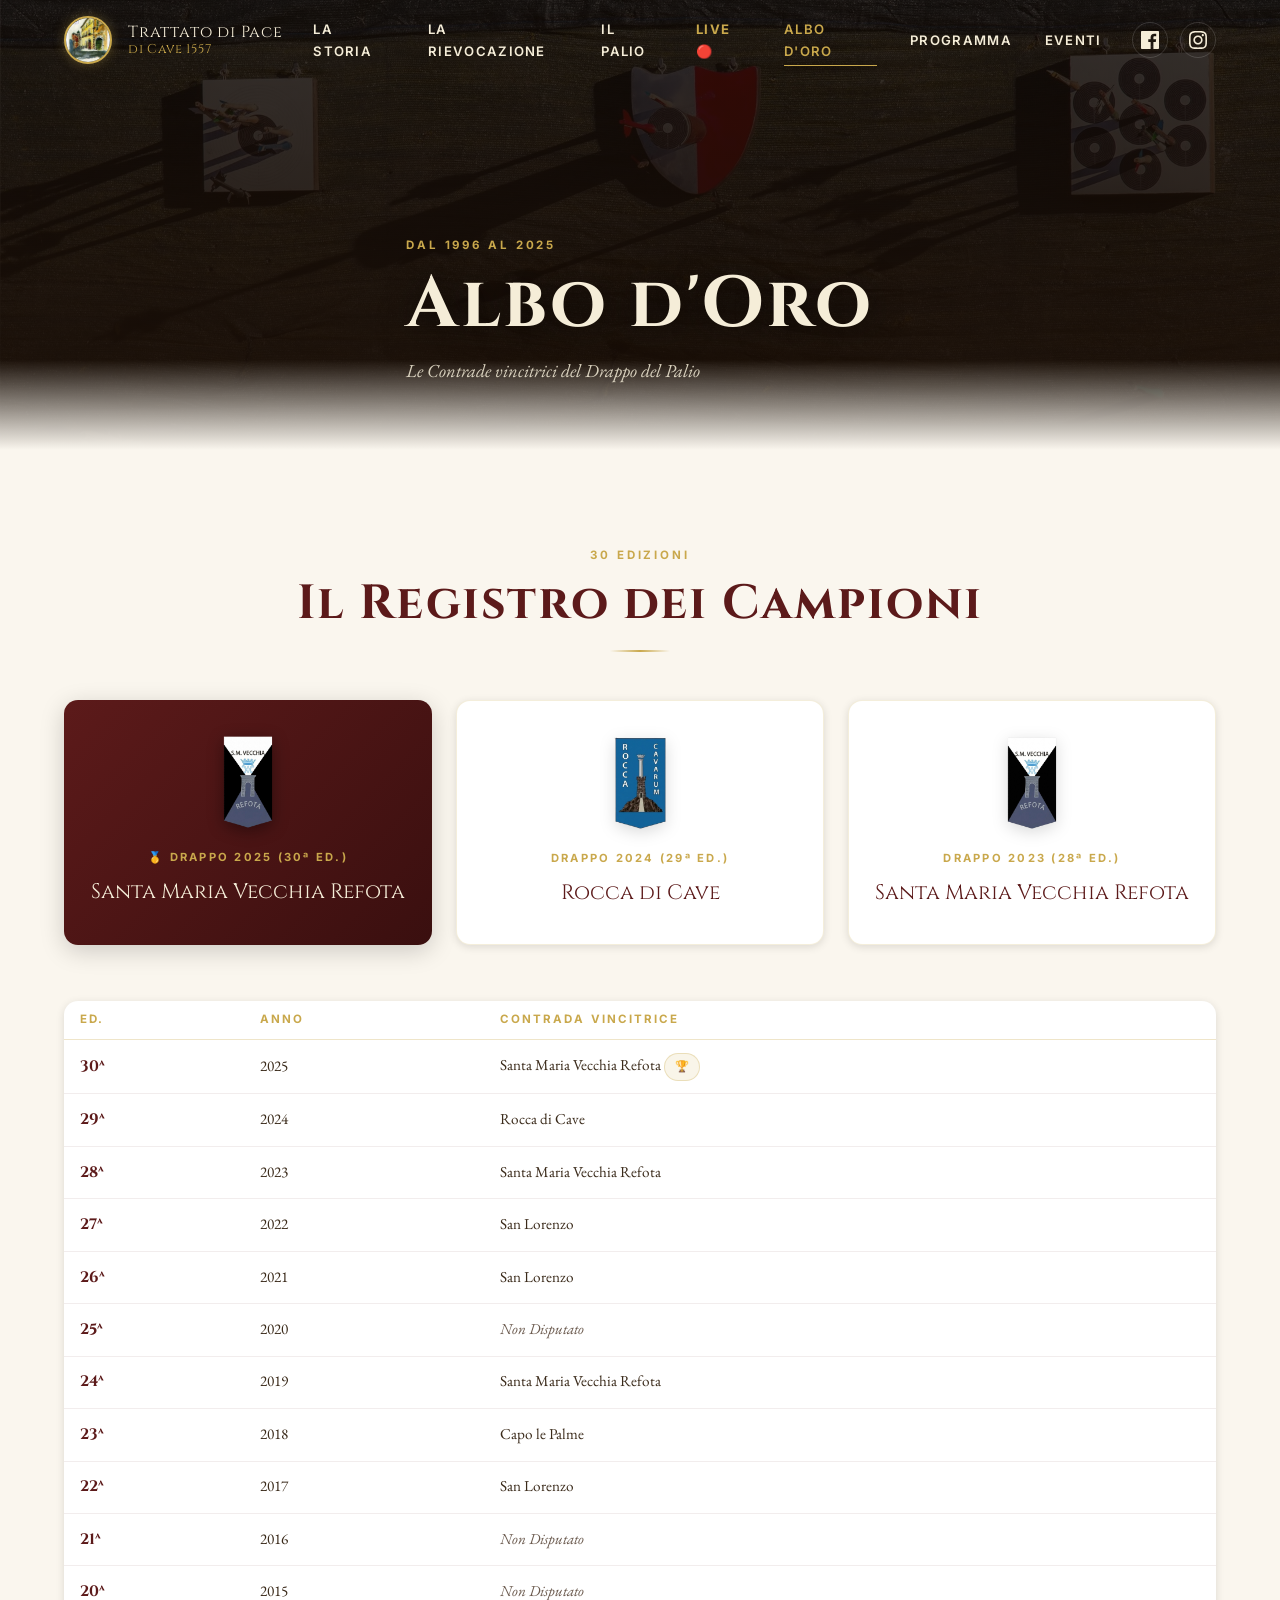
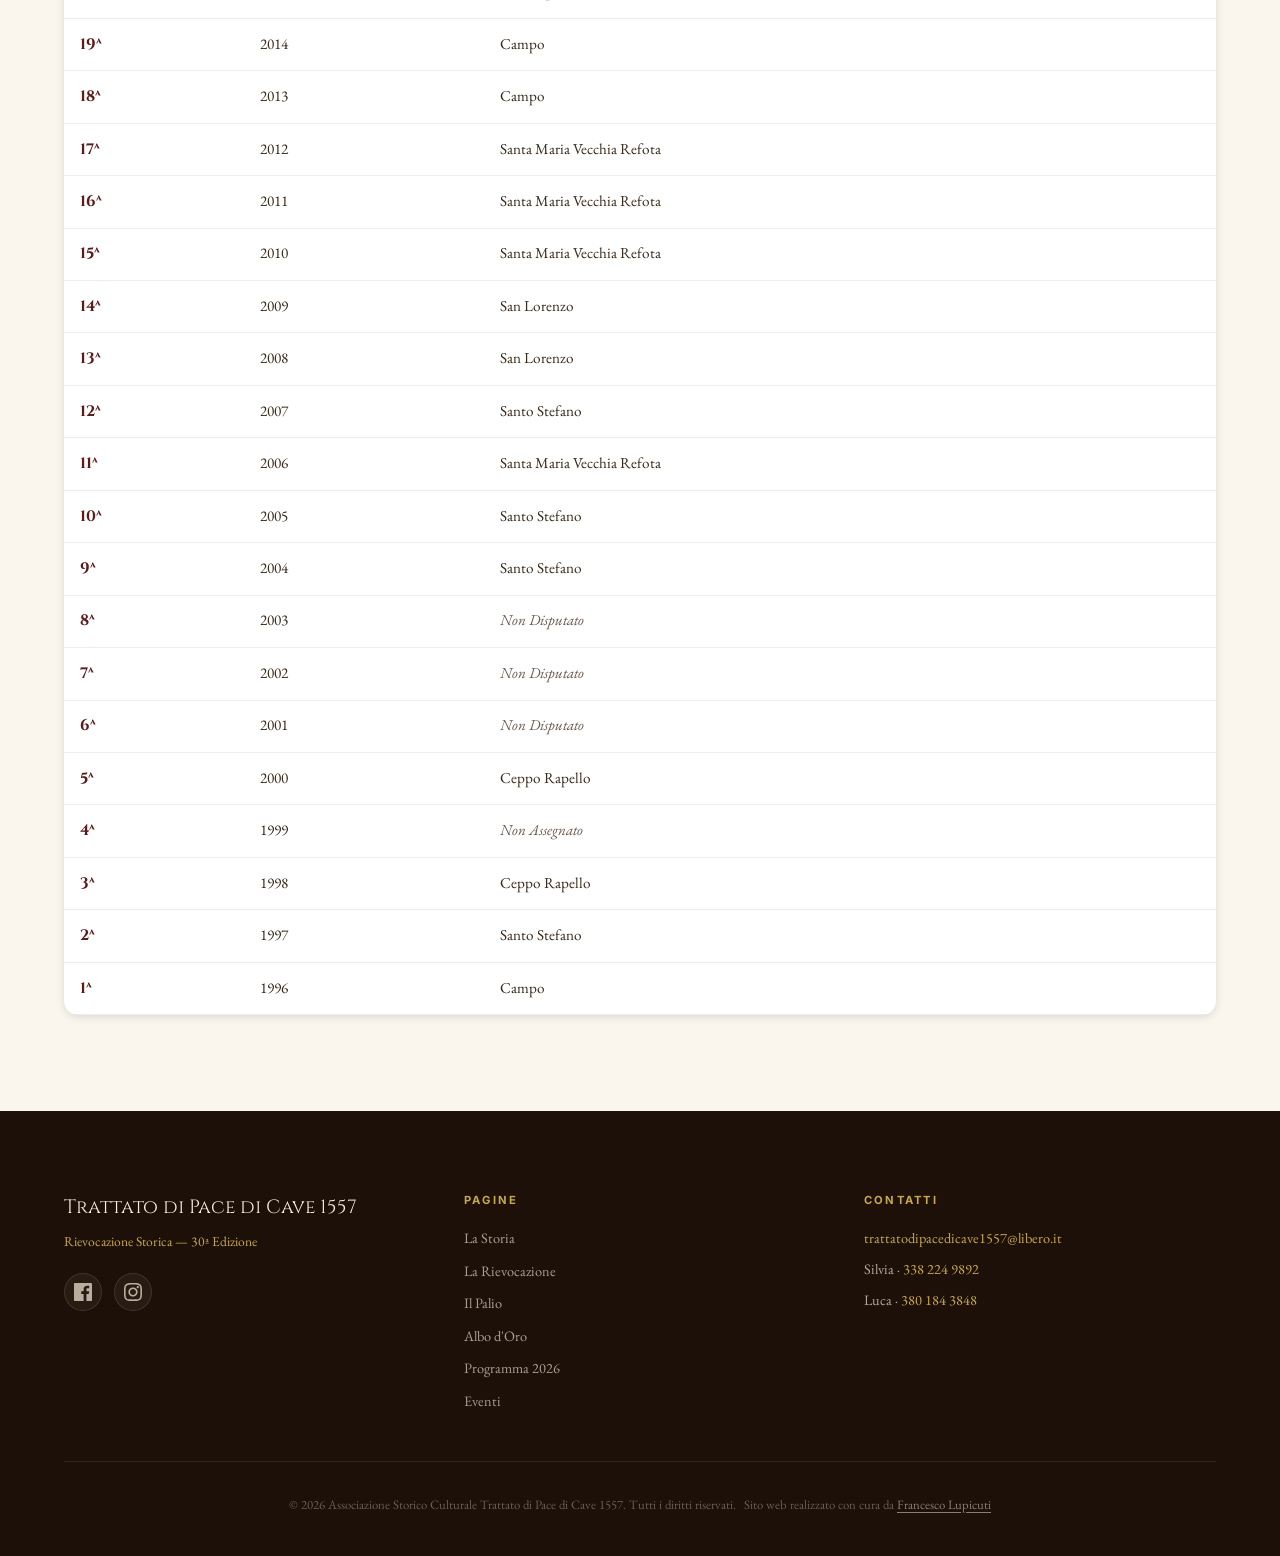
==== commit 951d66de: "Add files via upload" ====
--- a/albo.html
+++ b/albo.html
@@ -34,6 +34,7 @@
                 <a href="storia.html">La Storia</a>
                 <a href="rievocazione.html">La Rievocazione</a>
                 <a href="palio.html">Il Palio</a>
+                <a href="live.html" style="color:var(--gold); font-weight:bold;">LIVE 🔴</a>
                 <a href="albo.html" class="active">Albo d'Oro</a>
                 <a href="programma.html">Programma</a>
                 <a href="eventicollaborazioni.html">Eventi</a>
@@ -62,6 +63,7 @@
         <a href="storia.html">La Storia</a>
         <a href="rievocazione.html">La Rievocazione</a>
         <a href="palio.html">Il Palio</a>
+        <a href="live.html" style="color:var(--gold); font-weight:bold;">LIVE 🔴</a>
         <a href="albo.html">Albo d'Oro</a>
         <a href="programma.html">Programma</a>
         <a href="eventicollaborazioni.html">Eventi</a>
--- a/css/style.css
+++ b/css/style.css
@@ -1628,8 +1628,300 @@
     bottom: 2.2rem;
 }
 
-@media (max-width: 768px) {
-    .hero-slide-label { left: 1rem; bottom: 5rem; }
-    .hero-slide-label-text { font-size: .95rem; }
-}
-
+/* ============================================================
+   CENA RINASCIMENTALE & FAQ STYLES
+   ============================================================ */
+.cena-card-banner {
+    background: linear-gradient(135deg, rgba(92,26,26,.08) 0%, rgba(201,168,76,.12) 100%), #fff;
+    border: 1px solid rgba(201,168,76,.35);
+    border-radius: var(--radius-lg);
+    padding: 2.5rem 2rem;
+    box-shadow: var(--shadow-md);
+    margin: 3rem auto 0;
+    max-width: 900px;
+}
+
+.cena-header {
+    display: flex;
+    flex-wrap: wrap;
+    justify-content: space-between;
+    align-items: center;
+    gap: 1.5rem;
+    padding-bottom: 1.75rem;
+    border-bottom: 1px solid rgba(201,168,76,.25);
+    margin-bottom: 2rem;
+}
+
+.cena-title-group {
+    flex: 1;
+    min-width: 260px;
+}
+
+.cena-badge {
+    display: inline-flex;
+    align-items: center;
+    gap: .4rem;
+    background: var(--gold);
+    color: var(--ink);
+    font-size: .75rem;
+    font-weight: 700;
+    text-transform: uppercase;
+    letter-spacing: .12em;
+    padding: .3rem .8rem;
+    border-radius: 999px;
+    margin-bottom: .75rem;
+}
+
+.cena-price-tag {
+    font-family: var(--font-display);
+    font-size: 2.2rem;
+    color: var(--burgundy);
+    font-weight: 700;
+    line-height: 1;
+}
+
+.cena-price-sub {
+    font-size: .82rem;
+    color: var(--slate);
+    text-transform: uppercase;
+    letter-spacing: .08em;
+    margin-top: .25rem;
+}
+
+.faq-list {
+    display: flex;
+    flex-direction: column;
+    gap: 1.25rem;
+    margin-top: 1.5rem;
+}
+
+.faq-item {
+    background: #fff;
+    border: 1px solid rgba(201,168,76,.3);
+    border-radius: var(--radius-md);
+    box-shadow: var(--shadow-sm);
+    overflow: hidden;
+    transition: border-color .25s ease, box-shadow .25s ease;
+}
+
+.faq-item:hover {
+    border-color: var(--gold);
+    box-shadow: var(--shadow-md);
+}
+
+.faq-item[open] {
+    border-color: var(--gold);
+}
+
+.faq-summary {
+    display: flex;
+    align-items: center;
+    justify-content: space-between;
+    padding: 1.15rem 1.4rem;
+    cursor: pointer;
+    font-family: var(--font-serif);
+    font-size: 1.15rem;
+    font-weight: 600;
+    color: var(--ink);
+    user-select: none;
+    list-style: none;
+    gap: 1rem;
+    transition: background .2s ease;
+}
+
+.faq-summary::-webkit-details-marker {
+    display: none;
+}
+
+.faq-summary:hover {
+    background: rgba(201,168,76,.06);
+    color: var(--burgundy);
+}
+
+.faq-icon-left {
+    display: inline-flex;
+    align-items: center;
+    justify-content: center;
+    color: var(--burgundy);
+    margin-right: .5rem;
+    flex-shrink: 0;
+}
+
+.faq-chevron {
+    width: 20px;
+    height: 20px;
+    color: var(--gold);
+    transition: transform .25s ease;
+    flex-shrink: 0;
+}
+
+.faq-item[open] .faq-chevron {
+    transform: rotate(180deg);
+}
+
+.faq-answer {
+    padding: 0 1.4rem 1.4rem 1.4rem;
+    color: #44372e;
+    font-size: .98rem;
+    line-height: 1.75;
+    border-top: 1px solid rgba(201,168,76,.15);
+    background: rgba(245,237,216,.2);
+}
+
+.faq-answer p {
+    margin-top: 1rem;
+    margin-bottom: 0;
+}
+
+.faq-answer ul {
+    margin: .8rem 0 0 1.25rem;
+    padding: 0;
+    list-style-type: '🗡️ ';
+}
+
+.faq-answer ul li {
+    padding-left: .35rem;
+    margin-bottom: .6rem;
+    line-height: 1.5;
+}
+
+.faq-answer ul li strong {
+    color: var(--burgundy);
+}
+
+/* Callout Program Box */
+.program-callout-box {
+    background: linear-gradient(135deg, var(--parchment), #fff);
+    border: 1px solid rgba(201,168,76,.4);
+    border-left: 5px solid var(--gold);
+    border-radius: var(--radius-md);
+    padding: 1.5rem 1.75rem;
+    margin: 2.5rem auto 0;
+    max-width: 820px;
+    box-shadow: var(--shadow-sm);
+    display: flex;
+    flex-wrap: wrap;
+    align-items: center;
+    justify-content: space-between;
+    gap: 1.25rem;
+}
+
+/* ============================================================
+   MODAL OVERLAY (FAQ SOVRAIMPRESSIONE)
+   ============================================================ */
+.modal-overlay {
+    position: fixed;
+    inset: 0;
+    z-index: 9999;
+    background: rgba(28, 16, 8, 0.78);
+    backdrop-filter: blur(6px);
+    -webkit-backdrop-filter: blur(6px);
+    display: flex;
+    align-items: center;
+    justify-content: center;
+    padding: 1.25rem;
+    opacity: 0;
+    visibility: hidden;
+    transition: opacity .3s cubic-bezier(.4,0,.2,1), visibility .3s cubic-bezier(.4,0,.2,1);
+}
+
+.modal-overlay.open {
+    opacity: 1;
+    visibility: visible;
+}
+
+.modal-dialog {
+    background: #fff;
+    border-radius: var(--radius-lg);
+    box-shadow: 0 25px 50px -12px rgba(0, 0, 0, 0.55);
+    border: 1px solid rgba(201, 168, 76, 0.45);
+    width: 100%;
+    max-width: 720px;
+    max-height: 88vh;
+    display: flex;
+    flex-direction: column;
+    overflow: hidden;
+    transform: scale(0.94) translateY(15px);
+    transition: transform .3s cubic-bezier(.4,0,.2,1);
+}
+
+.modal-overlay.open .modal-dialog {
+    transform: scale(1) translateY(0);
+}
+
+.modal-header {
+    display: flex;
+    align-items: center;
+    justify-content: space-between;
+    padding: 1.25rem 1.75rem;
+    background: linear-gradient(135deg, var(--burgundy), #3a0f0f);
+    color: var(--cream);
+    border-bottom: 2px solid var(--gold);
+    flex-shrink: 0;
+}
+
+.modal-header-title {
+    font-family: var(--font-serif);
+    font-size: 1.3rem;
+    font-weight: 700;
+    display: flex;
+    align-items: center;
+    gap: .6rem;
+    color: var(--cream);
+    margin: 0;
+}
+
+.modal-close-btn {
+    background: transparent;
+    border: none;
+    color: var(--cream);
+    cursor: pointer;
+    padding: .35rem;
+    border-radius: 50%;
+    display: flex;
+    align-items: center;
+    justify-content: center;
+    transition: background .2s ease, transform .2s ease;
+}
+
+.modal-close-btn:hover {
+    background: rgba(255, 255, 255, 0.2);
+    transform: scale(1.1);
+}
+
+.modal-body {
+    padding: 1.75rem;
+    overflow-y: auto;
+    background: var(--parchment);
+    flex: 1;
+}
+
+.modal-footer {
+    padding: 1rem 1.75rem;
+    background: #fff;
+    border-top: 1px solid rgba(201, 168, 76, 0.25);
+    display: flex;
+    justify-content: space-between;
+    align-items: center;
+    flex-wrap: wrap;
+    gap: 1rem;
+    flex-shrink: 0;
+}
+
+@media (max-width: 600px) {
+    .modal-dialog {
+        max-height: 94vh;
+    }
+    .modal-header {
+        padding: 1rem 1.25rem;
+    }
+    .modal-body {
+        padding: 1.25rem;
+    }
+    .modal-footer {
+        padding: 1rem 1.25rem;
+    }
+}
+
+
+
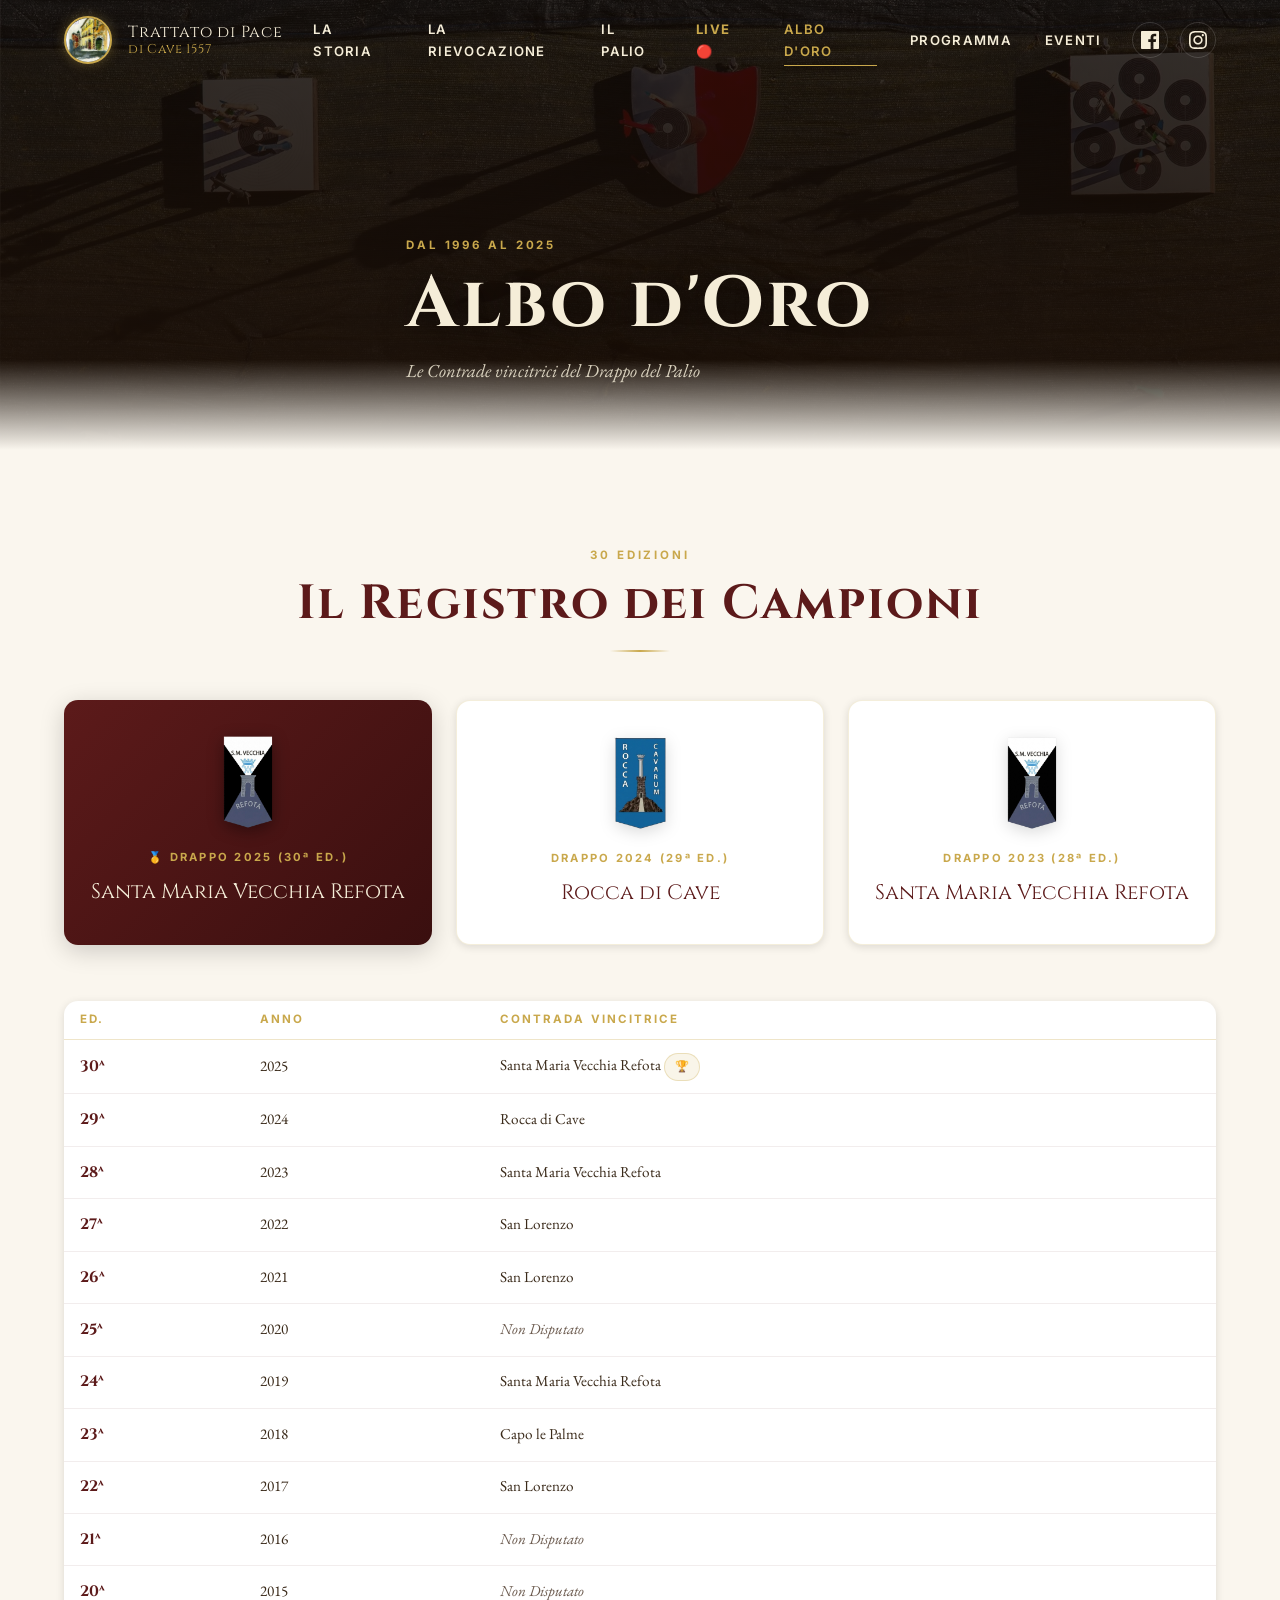
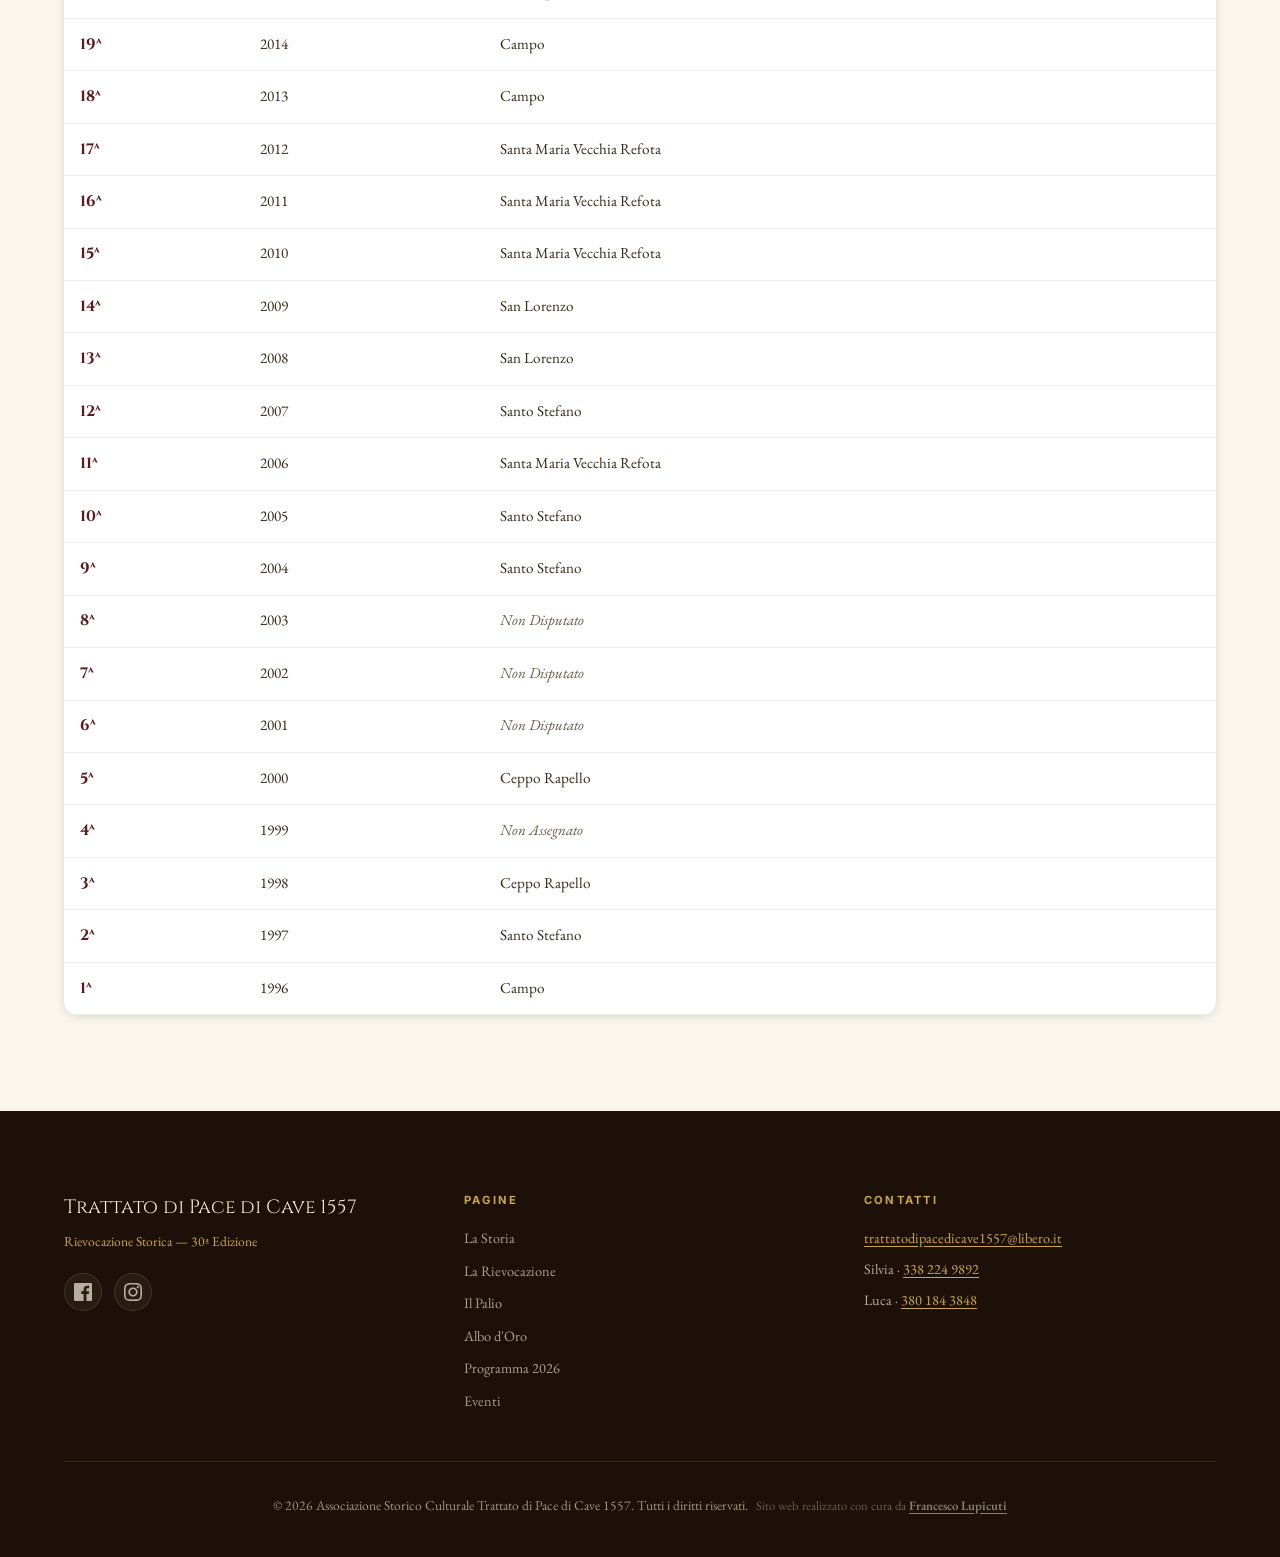
==== commit a14fb6d0: "Add files via upload" ====
--- a/albo.html
+++ b/albo.html
@@ -1,6 +1,15 @@
 <!DOCTYPE html>
 <html lang="it" class="scroll-smooth">
 <head>
+    <!-- Google tag (gtag.js) -->
+    <script async src="https://www.googletagmanager.com/gtag/js?id=G-98CZV315NG"></script>
+    <script>
+      window.dataLayer = window.dataLayer || [];
+      function gtag(){dataLayer.push(arguments);}
+      gtag('js', new Date());
+
+      gtag('config', 'G-98CZV315NG');
+    </script>
     <meta charset="UTF-8">
     <meta name="viewport" content="width=device-width, initial-scale=1.0">
     <meta name="description" content="Albo d'Oro del Palio di Cave — tutte le contrade vincitrici dal 1996 al 2025.">
--- a/css/style.css
+++ b/css/style.css
@@ -802,7 +802,13 @@
 .footer-links a { font-size: .9rem; color: rgba(245,237,216,.65); transition: var(--transition); }
 .footer-links a:hover { color: var(--gold); padding-left: 4px; }
 .footer-contact p { font-size: .9rem; margin-bottom: .4rem; }
-.footer-contact a { color: var(--gold); transition: var(--transition); }
+.footer-contact a {
+    color: var(--gold);
+    text-decoration: underline;
+    text-underline-offset: 3px;
+    transition: var(--transition);
+    cursor: pointer;
+}
 .footer-contact a:hover { color: var(--gold-lt); }
 .footer-social { display: flex; gap: .75rem; margin-top: 1.25rem; }
 .footer-social a {
@@ -822,10 +828,26 @@
     justify-content: center;
     align-items: center;
     gap: .5rem;
-    font-size: .8rem;
-    color: rgba(245,237,216,.35);
+    font-size: .85rem;
+    color: rgba(245,237,216,.6);
     text-align: center;
 }
+.footer-credit {
+    color: rgba(245,237,216,.75);
+}
+.footer-credit a {
+    color: var(--gold);
+    font-weight: 600;
+    text-decoration: underline;
+    text-underline-offset: 3px;
+    transition: var(--transition);
+    cursor: pointer;
+}
+.footer-credit a:hover {
+    color: var(--cream);
+    text-shadow: 0 0 10px rgba(201,168,76,0.6);
+}
+
 
 /* ============================================================
    MOBILE STICKY BAR
